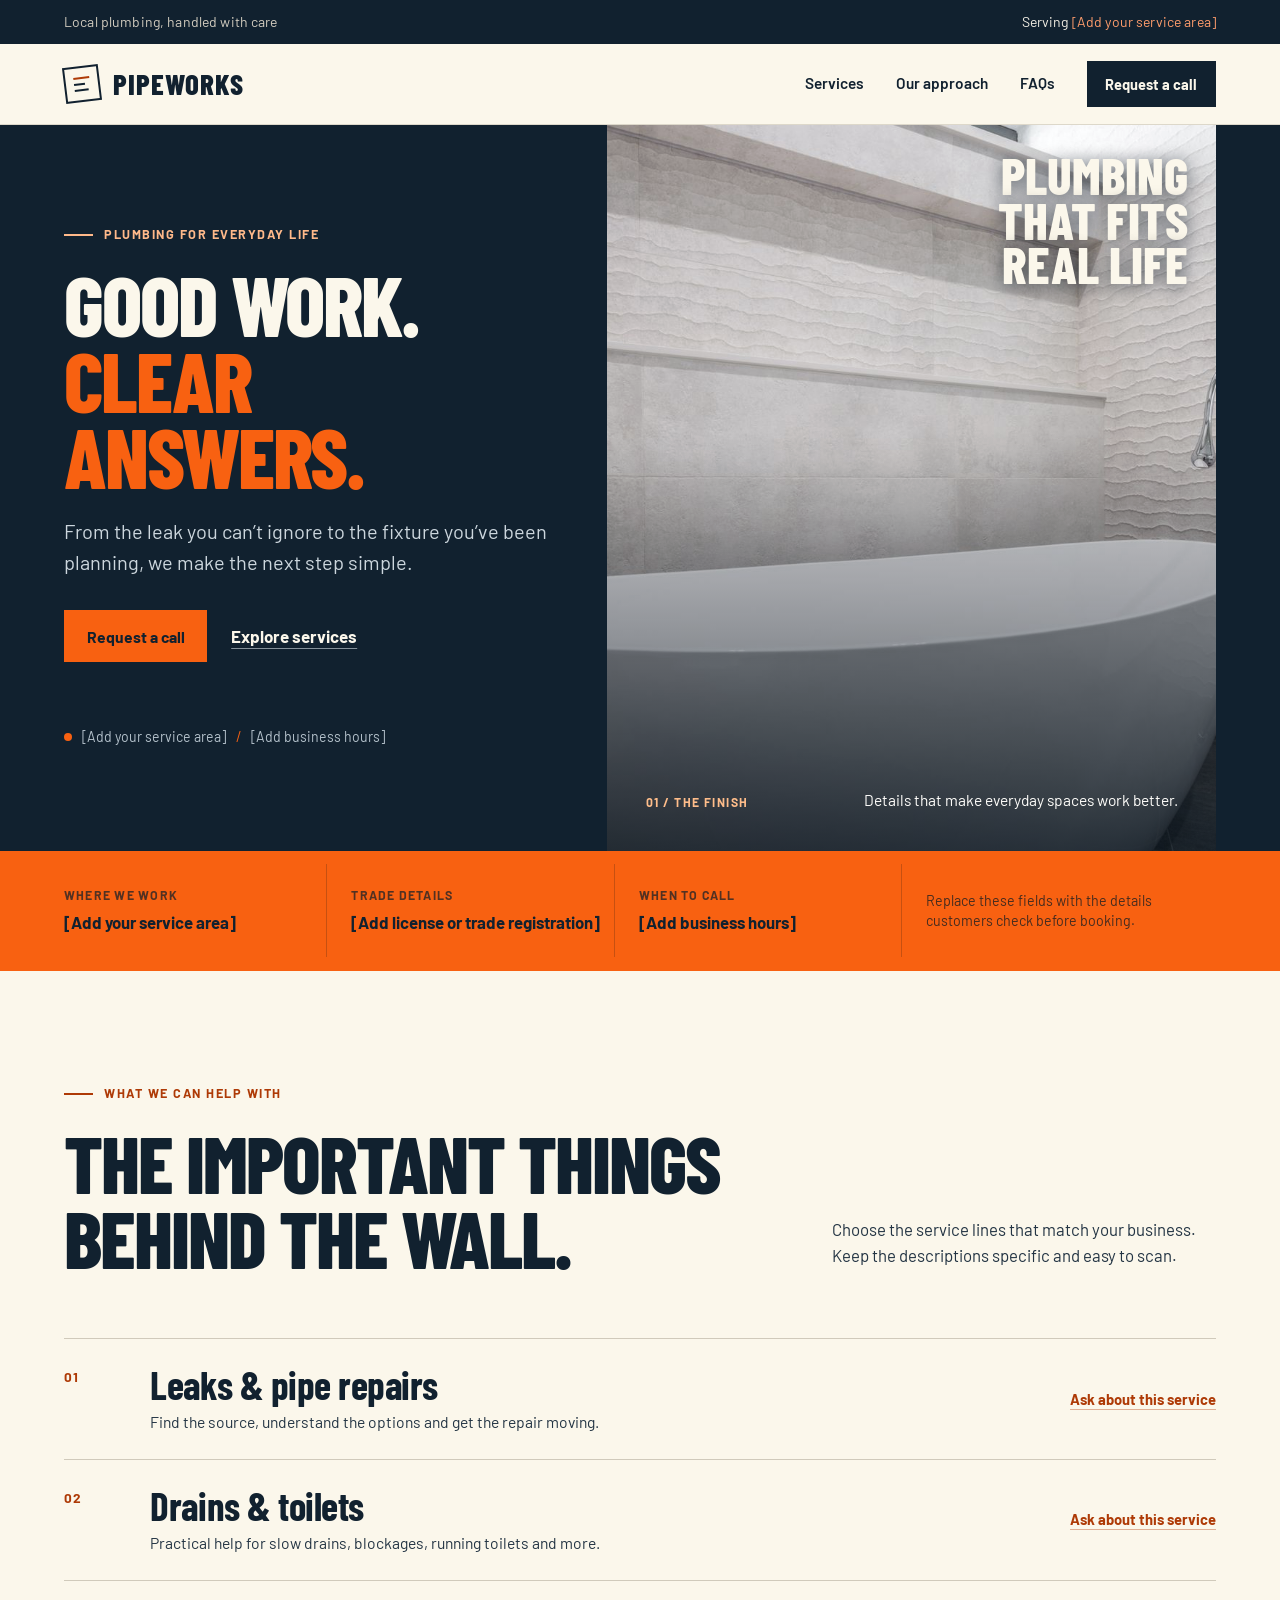
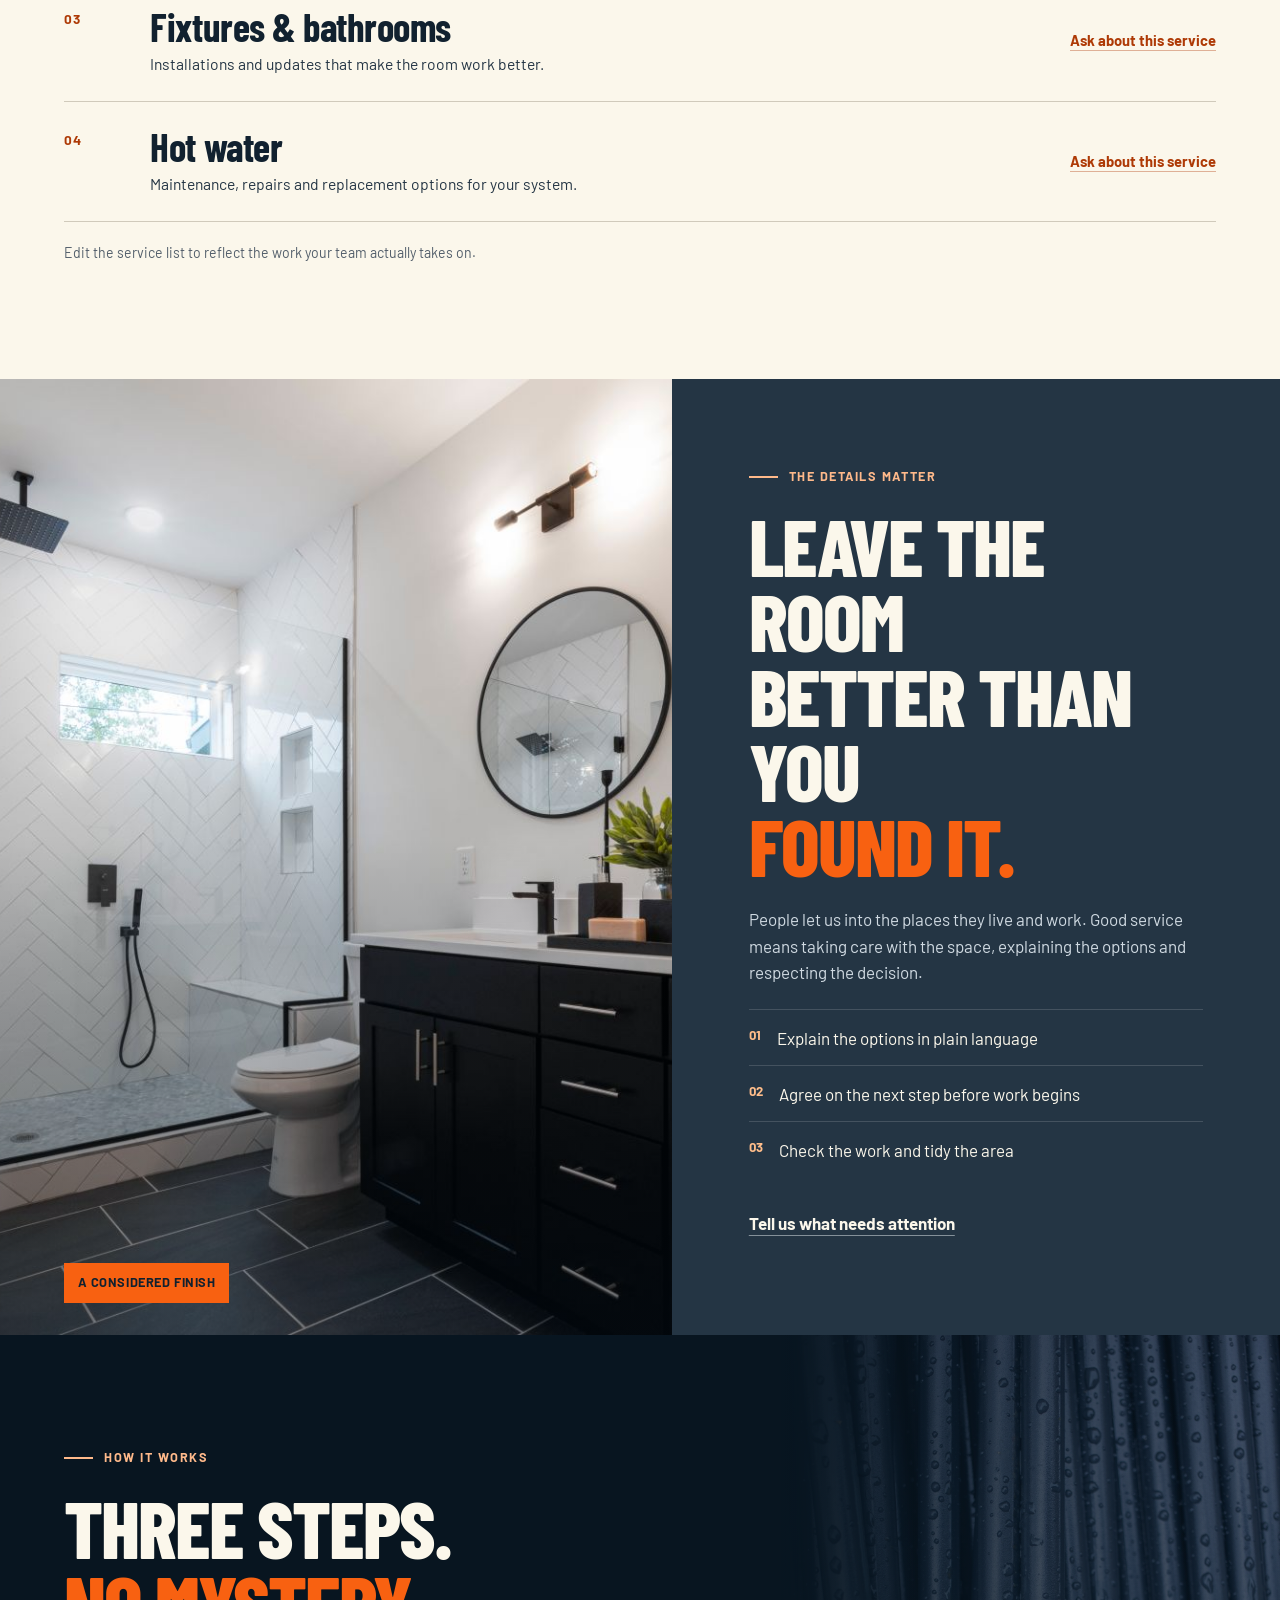
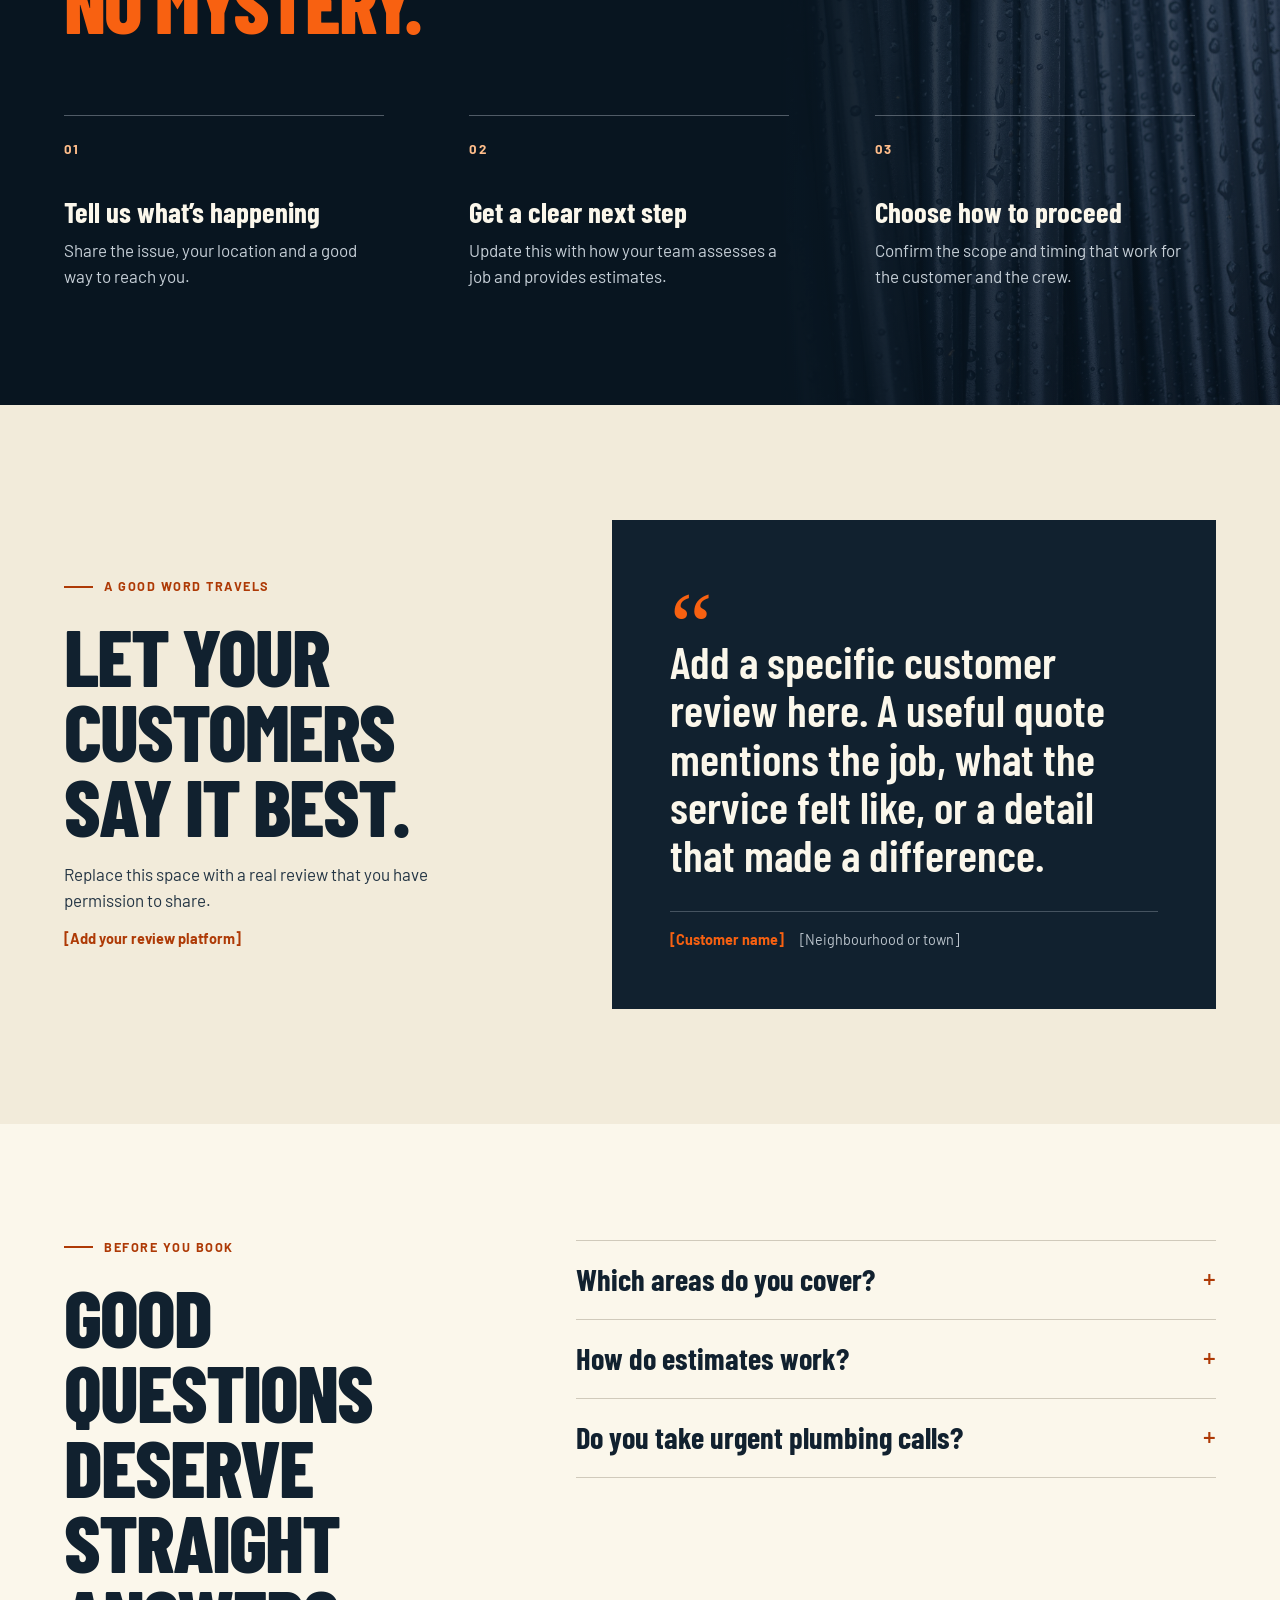
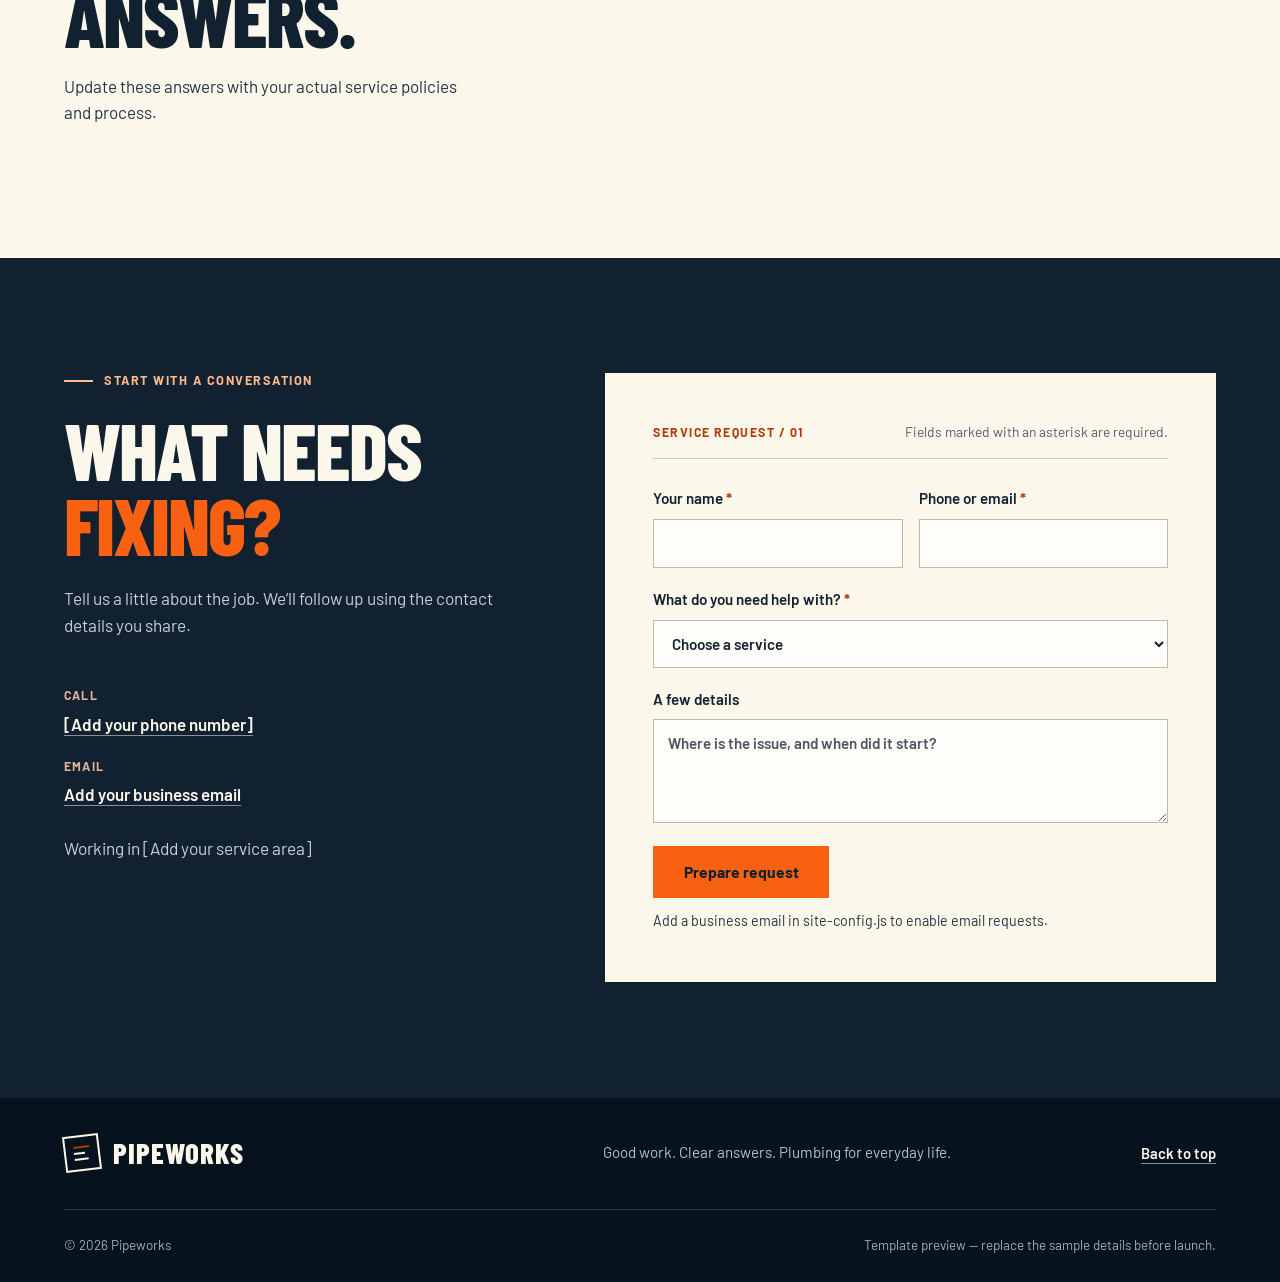
==== index.html @ b03b825e "Build plumbing service website template" ====
<!doctype html>
<html lang="en">
  <head>
    <meta charset="utf-8">
    <meta name="viewport" content="width=device-width, initial-scale=1">
    <meta name="theme-color" content="#172632">
    <meta name="description" content="Thoughtful plumbing repairs, installations and maintenance. Update this description with your service area and business details.">
    <title>Pipeworks — Plumbing, without the runaround</title>
    <link rel="preload" href="assets/fonts/barlow-400.woff2" as="font" type="font/woff2" crossorigin>
    <link rel="preload" href="assets/fonts/barlow-condensed-800.woff2" as="font" type="font/woff2" crossorigin>
    <link rel="stylesheet" href="styles.css">
    <script src="site-config.js" defer></script>
    <script src="script.js" defer></script>
  </head>
  <body>
    <a class="skip-link" href="#main">Skip to content</a>
    <div class="topline">
      <div class="container topline__inner">
        <span class="topline__note">Local plumbing, handled with care</span>
        <span class="topline__area">Serving <span data-config="serviceArea" data-fallback="Add your service area"></span></span>
      </div>
    </div>

    <header class="site-header">
      <div class="container site-header__inner">
        <a class="brand" href="#top" aria-label="Pipeworks home">
          <span class="brand__mark" aria-hidden="true"><span></span><span></span><span></span></span>
          <span class="brand__name" data-config="businessName" data-fallback="Your business name">Pipeworks</span>
        </a>

        <button class="menu-toggle" type="button" aria-expanded="false" aria-controls="primary-navigation">
          <span class="menu-toggle__label">Menu</span>
          <span class="menu-toggle__lines" aria-hidden="true"><span></span><span></span></span>
        </button>

        <nav class="site-nav" id="primary-navigation" aria-label="Main navigation">
          <a href="#services">Services</a>
          <a href="#approach">Our approach</a>
          <a href="#faqs">FAQs</a>
          <a class="button button--small button--ink" href="#contact">Request a call</a>
        </nav>
      </div>
    </header>

    <main id="main">
      <section class="hero" id="top">
        <div class="container hero__layout">
          <div class="hero__copy">
            <p class="eyebrow eyebrow--light"><span class="eyebrow__rule"></span> Plumbing for everyday life</p>
            <h1>Good work.<br><em>Clear<br>answers.</em></h1>
            <p class="hero__lead">From the leak you can’t ignore to the fixture you’ve been planning, we make the next step simple.</p>
            <div class="hero__actions">
              <a class="button button--orange" href="#contact">Request a call</a>
              <a class="text-link text-link--light" href="#services">Explore services</a>
            </div>
            <div class="hero__meta">
              <span class="hero__meta-dot" aria-hidden="true"></span>
              <span><span data-config="serviceArea" data-fallback="Your service area"></span> <span class="hero__meta-divider">/</span> <span data-config="hours" data-fallback="Add your service hours"></span></span>
            </div>
          </div>

          <figure class="hero__photo">
            <img src="assets/contemporary-bathroom.jpg" alt="A bright bathroom with a freestanding bathtub and chrome tap" fetchpriority="high" width="1500" height="1000">
            <figcaption class="photo-caption">
              <span class="photo-caption__index">01 / THE FINISH</span>
              <span>Details that make everyday spaces work better.</span>
            </figcaption>
            <span class="hero__photo-label" aria-hidden="true">PLUMBING<br>THAT FITS<br>REAL LIFE</span>
          </figure>
        </div>
      </section>

      <section class="proof-rail" aria-label="Business details">
        <div class="container proof-rail__grid">
          <div class="proof-rail__item">
            <span class="proof-rail__label">Where we work</span>
            <strong data-config="serviceArea" data-fallback="Add your service area"></strong>
          </div>
          <div class="proof-rail__item">
            <span class="proof-rail__label">Trade details</span>
            <strong data-config="registration" data-fallback="Add license or registration"></strong>
          </div>
          <div class="proof-rail__item">
            <span class="proof-rail__label">When to call</span>
            <strong data-config="hours" data-fallback="Add business hours"></strong>
          </div>
          <div class="proof-rail__aside">
            Replace these fields with the details customers check before booking.
          </div>
        </div>
      </section>

      <section class="services section-pad" id="services">
        <div class="container">
          <div class="section-heading section-heading--split">
            <div>
              <p class="eyebrow"><span class="eyebrow__rule"></span> What we can help with</p>
              <h2>The important things<br>behind the wall.</h2>
            </div>
            <p class="section-heading__aside">Choose the service lines that match your business. Keep the descriptions specific and easy to scan.</p>
          </div>

          <div class="service-list">
            <article class="service-row">
              <span class="service-row__number">01</span>
              <div class="service-row__main">
                <h3>Leaks &amp; pipe repairs</h3>
                <p>Find the source, understand the options and get the repair moving.</p>
              </div>
              <a class="service-row__link" href="#contact" data-service-choice="Leak or pipe repair">Ask about this service</a>
            </article>
            <article class="service-row">
              <span class="service-row__number">02</span>
              <div class="service-row__main">
                <h3>Drains &amp; toilets</h3>
                <p>Practical help for slow drains, blockages, running toilets and more.</p>
              </div>
              <a class="service-row__link" href="#contact" data-service-choice="Drain or toilet">Ask about this service</a>
            </article>
            <article class="service-row">
              <span class="service-row__number">03</span>
              <div class="service-row__main">
                <h3>Fixtures &amp; bathrooms</h3>
                <p>Installations and updates that make the room work better.</p>
              </div>
              <a class="service-row__link" href="#contact" data-service-choice="Fixture or bathroom">Ask about this service</a>
            </article>
            <article class="service-row">
              <span class="service-row__number">04</span>
              <div class="service-row__main">
                <h3>Hot water</h3>
                <p>Maintenance, repairs and replacement options for your system.</p>
              </div>
              <a class="service-row__link" href="#contact" data-service-choice="Hot water">Ask about this service</a>
            </article>
          </div>
          <p class="template-note">Edit the service list to reflect the work your team actually takes on.</p>
        </div>
      </section>

      <section class="finish" id="approach">
        <div class="finish__image">
          <img src="assets/dark-bathroom.jpg" alt="A finished bathroom with a glass shower, dark vanity and black fixtures" loading="lazy" width="1500" height="1000">
          <span class="finish__image-tag">A considered finish</span>
        </div>
        <div class="finish__copy">
          <p class="eyebrow eyebrow--light"><span class="eyebrow__rule"></span> The details matter</p>
          <h2>Leave the room<br>better than you<br><em>found it.</em></h2>
          <p>People let us into the places they live and work. Good service means taking care with the space, explaining the options and respecting the decision.</p>
          <ul class="finish__list">
            <li><span>01</span> Explain the options in plain language</li>
            <li><span>02</span> Agree on the next step before work begins</li>
            <li><span>03</span> Check the work and tidy the area</li>
          </ul>
          <a class="text-link text-link--light" href="#contact">Tell us what needs attention</a>
        </div>
      </section>

      <section class="approach section-pad">
        <div class="approach__texture" role="img" aria-label="Close-up of dark water pipes with droplets"></div>
        <div class="container approach__content">
          <p class="eyebrow eyebrow--light"><span class="eyebrow__rule"></span> How it works</p>
          <h2>Three steps.<br><em>No mystery.</em></h2>
          <div class="steps">
            <article class="step">
              <span class="step__number">01</span>
              <h3>Tell us what’s happening</h3>
              <p>Share the issue, your location and a good way to reach you.</p>
            </article>
            <article class="step">
              <span class="step__number">02</span>
              <h3>Get a clear next step</h3>
              <p>Update this with how your team assesses a job and provides estimates.</p>
            </article>
            <article class="step">
              <span class="step__number">03</span>
              <h3>Choose how to proceed</h3>
              <p>Confirm the scope and timing that work for the customer and the crew.</p>
            </article>
          </div>
        </div>
      </section>

      <section class="review section-pad" aria-labelledby="review-heading">
        <div class="container review__layout">
          <div class="review__intro">
            <p class="eyebrow"><span class="eyebrow__rule"></span> A good word travels</p>
            <h2 id="review-heading">Let your customers<br>say it best.</h2>
            <p>Replace this space with a real review that you have permission to share.</p>
            <span class="review__source" data-config="reviewSource" data-fallback="Add your review source"></span>
          </div>
          <blockquote class="review-card">
            <span class="review-card__mark" aria-hidden="true">“</span>
            <p>Add a specific customer review here. A useful quote mentions the job, what the service felt like, or a detail that made a difference.</p>
            <footer>
              <span class="review-card__name">[Customer name]</span>
              <span class="review-card__place">[Neighbourhood or town]</span>
            </footer>
          </blockquote>
        </div>
      </section>

      <section class="faq section-pad" id="faqs">
        <div class="container faq__layout">
          <div class="faq__intro">
            <p class="eyebrow"><span class="eyebrow__rule"></span> Before you book</p>
            <h2>Good questions<br>deserve straight answers.</h2>
            <p>Update these answers with your actual service policies and process.</p>
          </div>
          <div class="faq-list">
            <details>
              <summary>Which areas do you cover?</summary>
              <p>Add the towns and neighbourhoods your team serves. Keep this list accurate and current.</p>
            </details>
            <details>
              <summary>How do estimates work?</summary>
              <p>Explain whether you charge a call-out fee, when an estimate is provided and what it includes.</p>
            </details>
            <details>
              <summary>Do you take urgent plumbing calls?</summary>
              <p>Add the hours, job types and response expectations your business can reliably support.</p>
            </details>
          </div>
        </div>
      </section>

      <section class="contact section-pad" id="contact">
        <div class="container contact__layout">
          <div class="contact__copy">
            <p class="eyebrow eyebrow--light"><span class="eyebrow__rule"></span> Start with a conversation</p>
            <h2>What needs<br><em>fixing?</em></h2>
            <p>Tell us a little about the job. We’ll follow up using the contact details you share.</p>
            <div class="contact__details">
              <div>
                <span class="contact__label">Call</span>
                <a data-contact-phone href="#contact"><span data-config="phoneDisplay" data-fallback="Add your phone number"></span></a>
              </div>
              <div>
                <span class="contact__label">Email</span>
                <a data-contact-email href="#contact"><span data-config="emailAddress" data-fallback="Add your business email"></span></a>
              </div>
            </div>
            <p class="contact__area">Working in <span data-config="serviceArea" data-fallback="your service area"></span></p>
          </div>

          <form class="contact-form" id="request-form">
            <div class="contact-form__intro">
              <span class="contact-form__step">SERVICE REQUEST / 01</span>
              <p>Fields marked with an asterisk are required.</p>
            </div>
            <div class="form-grid">
              <label>
                <span>Your name <b>*</b></span>
                <input name="name" autocomplete="name" required>
              </label>
              <label>
                <span>Phone or email <b>*</b></span>
                <input name="contact" autocomplete="email" required>
              </label>
              <label class="form-grid__wide">
                <span>What do you need help with? <b>*</b></span>
                <select name="service" id="service-select" required>
                  <option value="" selected disabled>Choose a service</option>
                  <option>Leak or pipe repair</option>
                  <option>Drain or toilet</option>
                  <option>Fixture or bathroom</option>
                  <option>Hot water</option>
                  <option>Something else</option>
                </select>
              </label>
              <label class="form-grid__wide">
                <span>A few details</span>
                <textarea name="details" rows="3" placeholder="Where is the issue, and when did it start?"></textarea>
              </label>
            </div>
            <button class="button button--orange contact-form__submit" type="submit">Prepare request</button>
            <p class="form-status" id="form-status" role="status" aria-live="polite">Add a business email in site-config.js to enable email requests.</p>
          </form>
        </div>
      </section>
    </main>

    <footer class="site-footer">
      <div class="container site-footer__main">
        <a class="brand brand--footer" href="#top" aria-label="Back to top">
          <span class="brand__mark" aria-hidden="true"><span></span><span></span><span></span></span>
          <span class="brand__name" data-config="businessName" data-fallback="Your business name">Pipeworks</span>
        </a>
        <p>Good work. Clear answers. Plumbing for everyday life.</p>
        <a class="site-footer__top" href="#top">Back to top</a>
      </div>
      <div class="container site-footer__bottom">
        <span>© <span id="current-year"></span> <span data-config="businessName" data-fallback="Your business name"></span></span>
        <span>Template preview — replace the sample details before launch.</span>
      </div>
    </footer>
    <div class="mobile-cta"><a class="button button--orange" href="#contact">Request a call</a></div>
  </body>
</html>
---- styles.css ----
@font-face {
  font-family: "Barlow";
  src: url("assets/fonts/barlow-400.woff2") format("woff2");
  font-style: normal;
  font-weight: 400;
  font-display: swap;
}

@font-face {
  font-family: "Barlow";
  src: url("assets/fonts/barlow-500.woff2") format("woff2");
  font-style: normal;
  font-weight: 500;
  font-display: swap;
}

@font-face {
  font-family: "Barlow";
  src: url("assets/fonts/barlow-600.woff2") format("woff2");
  font-style: normal;
  font-weight: 600;
  font-display: swap;
}

@font-face {
  font-family: "Barlow";
  src: url("assets/fonts/barlow-700.woff2") format("woff2");
  font-style: normal;
  font-weight: 700;
  font-display: swap;
}

@font-face {
  font-family: "Barlow Condensed";
  src: url("assets/fonts/barlow-condensed-600.woff2") format("woff2");
  font-style: normal;
  font-weight: 600;
  font-display: swap;
}

@font-face {
  font-family: "Barlow Condensed";
  src: url("assets/fonts/barlow-condensed-700.woff2") format("woff2");
  font-style: normal;
  font-weight: 700;
  font-display: swap;
}

@font-face {
  font-family: "Barlow Condensed";
  src: url("assets/fonts/barlow-condensed-800.woff2") format("woff2");
  font-style: normal;
  font-weight: 800;
  font-display: swap;
}

:root {
  color-scheme: light;
  --ink: oklch(0.24 0.035 247);
  --ink-soft: oklch(0.32 0.035 247);
  --paper: oklch(0.975 0.016 91);
  --paper-deep: oklch(0.94 0.024 89);
  --white: oklch(0.995 0.004 92);
  --muted: oklch(0.48 0.025 248);
  --line: oklch(0.84 0.021 90);
  --orange: oklch(0.68 0.2 42);
  --orange-dark: oklch(0.51 0.16 39);
  --blue: oklch(0.57 0.14 244);
  --page-width: 1240px;
  --gutter: clamp(1.25rem, 5vw, 4.25rem);
  --space-section: clamp(5rem, 9vw, 9rem);
  --font-body: "Barlow", "Arial", sans-serif;
  --font-display: "Barlow Condensed", "Arial Narrow", sans-serif;
  font-family: var(--font-body);
  font-synthesis: none;
  text-rendering: optimizeLegibility;
  scroll-behavior: smooth;
}

* {
  box-sizing: border-box;
}

html {
  scroll-padding-top: 6rem;
}

body {
  margin: 0;
  color: var(--ink);
  background: var(--paper);
  font-size: 1.0625rem;
  line-height: 1.55;
}

img {
  display: block;
  max-width: 100%;
}

a {
  color: inherit;
}

button,
input,
select,
textarea {
  font: inherit;
}

button,
a,
summary {
  -webkit-tap-highlight-color: transparent;
}

:focus-visible {
  outline: 3px solid var(--blue);
  outline-offset: 4px;
}

.container {
  width: min(100% - var(--gutter) * 2, var(--page-width));
  margin-inline: auto;
}

.skip-link {
  position: fixed;
  z-index: 20;
  top: 0.75rem;
  left: 0.75rem;
  transform: translateY(-160%);
  padding: 0.75rem 1rem;
  color: var(--white);
  background: var(--ink);
  text-decoration: none;
}

.skip-link:focus {
  transform: translateY(0);
}

.topline {
  color: var(--paper);
  background: var(--ink);
  font-size: 0.875rem;
  letter-spacing: 0.01em;
}

.topline__inner {
  display: flex;
  min-height: 2.75rem;
  align-items: center;
  justify-content: space-between;
  gap: 1rem;
}

.topline__note {
  color: oklch(0.85 0.019 89);
}

.topline__area {
  color: oklch(0.95 0.014 91);
}

.topline__area span {
  color: oklch(0.79 0.14 45);
}

.site-header {
  position: sticky;
  z-index: 10;
  top: 0;
  background: color-mix(in oklch, var(--paper) 94%, transparent);
  backdrop-filter: blur(16px);
  border-bottom: 1px solid color-mix(in oklch, var(--line) 70%, transparent);
}

.site-header__inner {
  display: flex;
  min-height: 5rem;
  align-items: center;
  justify-content: space-between;
  gap: 2rem;
}

.brand {
  display: inline-flex;
  align-items: center;
  gap: 0.8rem;
  color: var(--ink);
  text-decoration: none;
}

.brand__mark {
  display: grid;
  width: 2.25rem;
  height: 2.25rem;
  align-content: center;
  gap: 0.22rem;
  padding: 0.48rem;
  border: 2px solid var(--ink);
  transform: rotate(-7deg);
}

.brand__mark span {
  display: block;
  height: 2px;
  background: var(--orange-dark);
}

.brand__mark span:nth-child(2) {
  width: 70%;
  background: var(--ink);
}

.brand__mark span:nth-child(3) {
  width: 84%;
  background: var(--ink);
}

.brand__name {
  font-family: var(--font-display);
  font-size: 1.8rem;
  font-weight: 800;
  letter-spacing: 0.035em;
  line-height: 1;
  text-transform: uppercase;
}

.site-nav {
  display: flex;
  align-items: center;
  gap: clamp(1.25rem, 2.5vw, 2.5rem);
  font-size: 0.96rem;
  font-weight: 600;
}

.site-nav > a:not(.button) {
  text-decoration: none;
  transition: color 180ms ease;
}

.site-nav > a:not(.button):hover {
  color: var(--orange-dark);
}

.menu-toggle {
  display: none;
  align-items: center;
  gap: 0.7rem;
  padding: 0.7rem 0;
  border: 0;
  color: var(--ink);
  background: transparent;
  font-weight: 700;
}

.menu-toggle__lines {
  display: grid;
  width: 1.4rem;
  gap: 0.34rem;
}

.menu-toggle__lines span {
  height: 2px;
  background: currentColor;
  transition: transform 180ms ease;
}

.menu-toggle[aria-expanded="true"] .menu-toggle__lines span:first-child {
  transform: translateY(3px) rotate(45deg);
}

.menu-toggle[aria-expanded="true"] .menu-toggle__lines span:last-child {
  transform: translateY(-3px) rotate(-45deg);
}

.button {
  display: inline-flex;
  min-height: 3.25rem;
  align-items: center;
  justify-content: center;
  padding: 0.78rem 1.35rem;
  border: 1px solid transparent;
  border-radius: 0;
  font-size: 0.98rem;
  font-weight: 700;
  line-height: 1.1;
  text-align: center;
  text-decoration: none;
  transition: color 180ms ease, background-color 180ms ease, border-color 180ms ease;
}

.button--small {
  min-height: 2.85rem;
  padding-inline: 1.1rem;
  font-size: 0.91rem;
}

.button--orange {
  color: var(--ink);
  background: var(--orange);
}

.button--orange:hover {
  background: oklch(0.74 0.17 49);
}

.button--ink {
  color: var(--paper);
  background: var(--ink);
}

.button--ink:hover {
  background: var(--ink-soft);
}

.hero {
  overflow: hidden;
  color: var(--paper);
  background: var(--ink);
}

.hero__layout {
  display: grid;
  min-height: min(45rem, calc(100svh - 7.75rem));
  grid-template-columns: 0.86fr 1.14fr;
  align-items: stretch;
}

.hero__copy {
  display: flex;
  flex-direction: column;
  align-items: flex-start;
  justify-content: center;
  padding-block: clamp(4rem, 8vw, 7rem);
}

.eyebrow {
  display: flex;
  align-items: center;
  gap: 0.7rem;
  margin: 0 0 1.4rem;
  color: var(--orange-dark);
  font-size: 0.79rem;
  font-weight: 700;
  letter-spacing: 0.12em;
  line-height: 1.25;
  text-transform: uppercase;
}

.eyebrow--light {
  color: oklch(0.85 0.11 52);
}

.eyebrow__rule {
  width: 1.8rem;
  height: 2px;
  flex: 0 0 auto;
  background: currentColor;
}

h1,
h2,
h3,
p {
  margin-top: 0;
}

h1,
h2 {
  font-family: var(--font-display);
  font-weight: 800;
  letter-spacing: -0.025em;
  text-wrap: balance;
}

h1 {
  max-width: 12ch;
  margin-bottom: 1.35rem;
  font-size: clamp(4.4rem, 7.3vw, 5.25rem);
  line-height: 0.91;
  text-transform: uppercase;
}

h1 em,
h2 em {
  color: var(--orange);
  font-style: normal;
}

.hero__lead {
  max-width: 33rem;
  margin-bottom: 2rem;
  color: oklch(0.87 0.015 242);
  font-size: clamp(1.1rem, 1.7vw, 1.25rem);
  line-height: 1.55;
}

.hero__actions {
  display: flex;
  flex-wrap: wrap;
  align-items: center;
  gap: 1.5rem;
}

.text-link {
  display: inline-flex;
  min-height: 2.75rem;
  align-items: center;
  color: var(--ink);
  font-weight: 700;
  text-decoration-color: color-mix(in oklch, currentColor 48%, transparent);
  text-underline-offset: 0.28em;
  transition: color 180ms ease, text-decoration-color 180ms ease;
}

.text-link:hover {
  color: var(--orange-dark);
  text-decoration-color: currentColor;
}

.text-link--light {
  color: var(--paper);
  text-decoration-color: oklch(0.65 0.02 240);
}

.text-link--light:hover {
  color: oklch(0.87 0.12 51);
}

.hero__meta {
  display: flex;
  align-items: center;
  gap: 0.65rem;
  margin-top: clamp(2.5rem, 5vw, 4rem);
  color: oklch(0.8 0.02 240);
  font-size: 0.88rem;
}

.hero__meta-dot {
  width: 0.5rem;
  height: 0.5rem;
  border-radius: 50%;
  background: var(--orange);
}

.hero__meta-divider {
  padding-inline: 0.4rem;
  color: var(--orange);
}

.hero__photo {
  position: relative;
  min-height: 100%;
  margin: 0 0 0 3rem;
  overflow: hidden;
  background: var(--ink-soft);
}

.hero__photo::after {
  position: absolute;
  inset: 0;
  background: linear-gradient(180deg, transparent 42%, oklch(0.18 0.028 246 / 75%) 100%);
  content: "";
}

.hero__photo img {
  width: 100%;
  height: 100%;
  min-height: min(45rem, calc(100svh - 7.75rem));
  object-fit: cover;
  object-position: 50% 100%;
  filter: saturate(0.85) contrast(1.03);
}

.photo-caption {
  position: absolute;
  z-index: 1;
  right: clamp(1.4rem, 3vw, 3rem);
  bottom: clamp(1.5rem, 3vw, 3rem);
  left: clamp(1.4rem, 3vw, 3rem);
  display: flex;
  align-items: flex-end;
  justify-content: space-between;
  gap: 2rem;
  color: var(--white);
  font-size: 0.97rem;
}

.photo-caption__index {
  color: oklch(0.87 0.12 51);
  font-size: 0.76rem;
  font-weight: 700;
  letter-spacing: 0.12em;
}

.hero__photo-label {
  position: absolute;
  z-index: 1;
  top: 1.75rem;
  right: 1.75rem;
  color: var(--paper);
  font-family: var(--font-display);
  font-size: clamp(2rem, 4vw, 3.4rem);
  font-weight: 800;
  line-height: 0.87;
  text-align: right;
  text-shadow: 0 2px 18px oklch(0.16 0.03 245 / 60%);
}

.proof-rail {
  color: var(--ink);
  background: var(--orange);
}

.proof-rail__grid {
  display: grid;
  min-height: 7.5rem;
  grid-template-columns: repeat(3, minmax(0, 1fr)) minmax(12rem, 1.1fr);
  align-items: center;
  gap: 1.5rem;
}

.proof-rail__item {
  display: grid;
  gap: 0.22rem;
  padding-block: 1.4rem;
  border-right: 1px solid oklch(0.34 0.07 47 / 30%);
}

.proof-rail__label,
.contact__label {
  color: oklch(0.35 0.055 45);
  font-size: 0.77rem;
  font-weight: 700;
  letter-spacing: 0.1em;
  text-transform: uppercase;
}

.proof-rail__item strong {
  font-size: 1.05rem;
  font-weight: 700;
}

.proof-rail__aside {
  max-width: 19rem;
  color: oklch(0.32 0.045 47);
  font-size: 0.89rem;
  line-height: 1.35;
}

.section-pad {
  padding-block: var(--space-section);
}

.services {
  background: var(--paper);
}

.section-heading {
  margin-bottom: clamp(2.5rem, 5vw, 4.5rem);
}

.section-heading--split {
  display: flex;
  align-items: flex-end;
  justify-content: space-between;
  gap: 3rem;
}

h2 {
  margin-bottom: 0;
  font-size: clamp(3.6rem, 6.3vw, 5.35rem);
  line-height: 0.93;
  text-transform: uppercase;
}

.section-heading__aside {
  max-width: 24rem;
  margin-bottom: 0.4rem;
  color: var(--ink-soft);
  font-size: 1.05rem;
}

.service-list {
  border-top: 1px solid var(--line);
}

.service-row {
  display: grid;
  grid-template-columns: 3rem minmax(0, 1fr) max-content;
  align-items: center;
  gap: clamp(1rem, 3vw, 2.75rem);
  padding: 1.55rem 0;
  border-bottom: 1px solid var(--line);
}

.service-row__number {
  align-self: start;
  padding-top: 0.15rem;
  color: var(--orange-dark);
  font-size: 0.85rem;
  font-weight: 700;
  letter-spacing: 0.07em;
}

.service-row__main h3 {
  margin-bottom: 0.3rem;
  font-family: var(--font-display);
  font-size: clamp(1.75rem, 3.3vw, 2.45rem);
  font-weight: 700;
  letter-spacing: -0.012em;
  line-height: 1.05;
}

.service-row__main p {
  max-width: 39rem;
  margin-bottom: 0;
  color: var(--ink-soft);
  font-size: 0.98rem;
}

.service-row__link {
  min-height: 2.75rem;
  align-content: center;
  color: var(--orange-dark);
  font-size: 0.92rem;
  font-weight: 700;
  text-decoration-color: oklch(0.58 0.14 42 / 45%);
  text-underline-offset: 0.3em;
}

.service-row__link:hover {
  color: var(--ink);
  text-decoration-color: currentColor;
}

.template-note {
  margin: 1.25rem 0 0;
  color: var(--muted);
  font-size: 0.88rem;
}

.finish {
  display: grid;
  min-height: 45rem;
  grid-template-columns: 1.05fr 0.95fr;
  color: var(--paper);
  background: var(--ink-soft);
}

.finish__image {
  position: relative;
  min-height: 34rem;
  overflow: hidden;
}

.finish__image::after {
  position: absolute;
  inset: 0;
  background: linear-gradient(0deg, oklch(0.16 0.03 246 / 45%), transparent 52%);
  content: "";
}

.finish__image img {
  width: 100%;
  height: 100%;
  min-height: 45rem;
  object-fit: cover;
  object-position: center;
}

.finish__image-tag {
  position: absolute;
  z-index: 1;
  bottom: 2rem;
  left: var(--gutter);
  padding: 0.65rem 0.85rem;
  color: var(--ink);
  background: var(--orange);
  font-size: 0.8rem;
  font-weight: 700;
  letter-spacing: 0.045em;
  text-transform: uppercase;
}

.finish__copy {
  display: flex;
  flex-direction: column;
  align-items: flex-start;
  justify-content: center;
  padding: clamp(3.5rem, 7vw, 7rem) clamp(2rem, 6vw, 6.5rem);
  background: var(--ink-soft);
}

.finish__copy h2 {
  margin-bottom: 1.5rem;
}

.finish__copy > p:not(.eyebrow) {
  max-width: 33rem;
  margin-bottom: 1.5rem;
  color: oklch(0.88 0.015 244);
}

.finish__list {
  display: grid;
  width: 100%;
  gap: 0;
  margin: 0 0 1.5rem;
  padding: 0;
  list-style: none;
}

.finish__list li {
  display: flex;
  gap: 1rem;
  padding-block: 0.9rem;
  border-top: 1px solid oklch(0.56 0.02 245 / 45%);
}

.finish__list li span {
  color: oklch(0.87 0.12 51);
  font-size: 0.82rem;
  font-weight: 700;
}

.approach {
  position: relative;
  overflow: hidden;
  color: var(--paper);
  background: oklch(0.19 0.03 245);
}

.approach__texture {
  position: absolute;
  inset: 0 0 0 auto;
  width: min(39%, 36rem);
  background:
    linear-gradient(90deg, oklch(0.19 0.03 245) 0%, oklch(0.19 0.03 245 / 55%) 32%, oklch(0.19 0.03 245 / 22%) 100%),
    linear-gradient(0deg, oklch(0.19 0.03 245 / 50%), oklch(0.19 0.03 245 / 24%)),
    url("assets/water-pipes.jpg") center / cover no-repeat;
  opacity: 0.68;
}

.approach__content {
  position: relative;
  z-index: 1;
}

.approach h2 {
  margin-bottom: clamp(3rem, 6vw, 5.5rem);
}

.steps {
  display: grid;
  grid-template-columns: repeat(3, minmax(0, 1fr));
  gap: clamp(1.5rem, 5vw, 5rem);
}

.step {
  max-width: 20rem;
  padding-top: 1.1rem;
  border-top: 1px solid oklch(0.63 0.02 246 / 60%);
}

.step__number {
  display: inline-block;
  margin-bottom: 2.3rem;
  color: oklch(0.87 0.12 51);
  font-size: 0.83rem;
  font-weight: 700;
  letter-spacing: 0.1em;
}

.step h3 {
  margin-bottom: 0.6rem;
  font-family: var(--font-display);
  font-size: 1.8rem;
  font-weight: 700;
  line-height: 1.08;
}

.step p {
  margin-bottom: 0;
  color: oklch(0.85 0.015 245);
}

.review {
  background: var(--paper-deep);
}

.review__layout {
  display: grid;
  grid-template-columns: 0.85fr 1.15fr;
  align-items: center;
  gap: clamp(2rem, 8vw, 8rem);
}

.review__intro h2 {
  margin-bottom: 1.2rem;
}

.review__intro > p:not(.eyebrow) {
  max-width: 27rem;
  margin-bottom: 0.65rem;
  color: var(--ink-soft);
}

.review__source {
  color: var(--orange-dark);
  font-size: 0.9rem;
  font-weight: 700;
}

.review-card {
  position: relative;
  margin: 0;
  padding: clamp(2rem, 4.5vw, 4rem);
  color: var(--paper);
  background: var(--ink);
}

.review-card__mark {
  display: block;
  height: 3.7rem;
  color: var(--orange);
  font-family: Georgia, serif;
  font-size: 6rem;
  line-height: 1;
}

.review-card > p {
  max-width: 38rem;
  margin-bottom: 2rem;
  font-family: var(--font-display);
  font-size: clamp(1.85rem, 3.5vw, 2.8rem);
  font-weight: 600;
  line-height: 1.08;
}

.review-card footer {
  display: flex;
  flex-wrap: wrap;
  gap: 0.35rem 1rem;
  padding-top: 1.1rem;
  border-top: 1px solid oklch(0.58 0.025 246 / 55%);
  font-size: 0.9rem;
}

.review-card__name {
  color: var(--orange);
  font-weight: 700;
}

.review-card__place {
  color: oklch(0.82 0.015 245);
}

.faq {
  background: var(--paper);
}

.faq__layout {
  display: grid;
  grid-template-columns: 0.78fr 1.22fr;
  gap: clamp(2rem, 8vw, 8rem);
}

.faq__intro p:not(.eyebrow) {
  max-width: 25rem;
  margin-top: 1.25rem;
  color: var(--ink-soft);
}

.faq-list {
  border-top: 1px solid var(--line);
}

.faq-list details {
  padding: 1.35rem 0;
  border-bottom: 1px solid var(--line);
}

.faq-list summary {
  position: relative;
  padding-right: 2.5rem;
  font-family: var(--font-display);
  font-size: clamp(1.4rem, 2.5vw, 1.9rem);
  font-weight: 700;
  line-height: 1.15;
  list-style: none;
  cursor: pointer;
}

.faq-list summary::-webkit-details-marker {
  display: none;
}

.faq-list summary::after {
  position: absolute;
  top: 0;
  right: 0;
  color: var(--orange-dark);
  content: "+";
  font-family: var(--font-body);
  font-size: 1.6rem;
  font-weight: 500;
}

.faq-list details[open] summary::after {
  content: "−";
}

.faq-list details p {
  max-width: 43rem;
  margin: 0.9rem 2rem 0 0;
  color: var(--ink-soft);
}

.contact {
  color: var(--paper);
  background: var(--ink);
}

.contact__layout {
  display: grid;
  grid-template-columns: 0.85fr 1.15fr;
  align-items: start;
  gap: clamp(2rem, 7vw, 7rem);
}

.contact__copy h2 {
  margin-bottom: 1.5rem;
}

.contact__copy > p:not(.eyebrow) {
  max-width: 30rem;
  color: oklch(0.85 0.015 245);
  font-size: 1.08rem;
}

.contact__details {
  display: grid;
  gap: 1rem;
  margin-top: 3rem;
}

.contact__details > div {
  display: grid;
  gap: 0.1rem;
}

.contact__label {
  color: oklch(0.8 0.06 49);
}

.contact__details a {
  width: fit-content;
  min-height: 2.1rem;
  align-content: center;
  color: var(--paper);
  font-weight: 600;
  text-decoration-color: oklch(0.65 0.02 240);
  text-underline-offset: 0.26em;
}

.contact__area {
  margin-top: 1.5rem;
  color: oklch(0.77 0.02 242);
  font-size: 0.92rem;
}

.contact-form {
  padding: clamp(1.5rem, 4vw, 3rem);
  color: var(--ink);
  background: var(--paper);
}

.contact-form__intro {
  display: flex;
  align-items: baseline;
  justify-content: space-between;
  gap: 1rem;
  margin-bottom: 1.75rem;
  padding-bottom: 1rem;
  border-bottom: 1px solid var(--line);
}

.contact-form__intro p {
  margin-bottom: 0;
  color: var(--muted);
  font-size: 0.86rem;
}

.contact-form__step {
  color: var(--orange-dark);
  font-size: 0.77rem;
  font-weight: 700;
  letter-spacing: 0.12em;
}

.form-grid {
  display: grid;
  grid-template-columns: repeat(2, minmax(0, 1fr));
  gap: 1.25rem 1rem;
}

.form-grid label {
  display: grid;
  gap: 0.5rem;
  font-size: 0.95rem;
  font-weight: 600;
}

.form-grid label b {
  color: var(--orange-dark);
}

.form-grid__wide {
  grid-column: 1 / -1;
}

.form-grid input,
.form-grid select,
.form-grid textarea {
  width: 100%;
  min-height: 3rem;
  padding: 0.75rem 0.85rem;
  border: 1px solid oklch(0.79 0.02 90);
  border-radius: 0;
  color: var(--ink);
  background: var(--white);
}

.form-grid textarea {
  min-height: 6.5rem;
  resize: vertical;
}

.form-grid input::placeholder,
.form-grid textarea::placeholder {
  color: oklch(0.45 0.025 247);
  opacity: 1;
}

.contact-form__submit {
  min-width: 11rem;
  margin-top: 1.4rem;
  border: 0;
  cursor: pointer;
}

.form-status {
  min-height: 1.5rem;
  margin: 0.8rem 0 0;
  color: var(--ink-soft);
  font-size: 0.89rem;
}

.site-footer {
  color: var(--paper);
  background: oklch(0.18 0.03 245);
}

.site-footer__main {
  display: grid;
  min-height: 7rem;
  grid-template-columns: 1fr 1fr max-content;
  align-items: center;
  gap: 1.5rem;
  border-bottom: 1px solid oklch(0.52 0.025 245 / 50%);
}

.brand--footer {
  color: var(--paper);
}

.brand--footer .brand__mark {
  border-color: var(--paper);
}

.brand--footer .brand__mark span:nth-child(2),
.brand--footer .brand__mark span:nth-child(3) {
  background: var(--paper);
}

.site-footer__main p {
  margin: 0;
  color: oklch(0.8 0.015 245);
  font-size: 0.95rem;
}

.site-footer__top {
  min-height: 2.75rem;
  align-content: center;
  color: var(--paper);
  font-size: 0.92rem;
  font-weight: 600;
  text-decoration-color: oklch(0.65 0.02 240);
  text-underline-offset: 0.26em;
}

.site-footer__bottom {
  display: flex;
  min-height: 4.5rem;
  align-items: center;
  justify-content: space-between;
  gap: 1rem;
  color: oklch(0.74 0.02 245);
  font-size: 0.84rem;
}

.site-footer__bottom span:last-child {
  text-align: right;
}

.mobile-cta {
  display: none;
}

@media (max-width: 900px) {
  :root {
    --gutter: clamp(1.25rem, 4vw, 2.25rem);
  }

  .hero__layout {
    min-height: 40rem;
    grid-template-columns: 0.9fr 1.1fr;
  }

  h1 {
    font-size: clamp(4rem, 7vw, 5rem);
  }

  .hero__photo {
    margin-left: 1rem;
  }

  .proof-rail__grid {
    grid-template-columns: repeat(3, minmax(0, 1fr));
    gap: 1rem;
    padding-block: 0.6rem;
  }

  .proof-rail__aside {
    display: none;
  }

  .finish {
    min-height: auto;
  }

  .finish__image,
  .finish__image img {
    min-height: 42rem;
  }

  .finish__copy {
    padding-inline: clamp(1.75rem, 4vw, 3rem);
  }
}

@media (max-width: 700px) {
  :root {
    --gutter: 1.25rem;
    --space-section: 5.25rem;
  }

  body {
    padding-bottom: 4.5rem;
    font-size: 1rem;
  }

  .topline__inner {
    min-height: 2.6rem;
  }

  .topline__note {
    font-size: 0.82rem;
  }

  .topline__area {
    max-width: 48%;
    overflow: hidden;
    font-size: 0.76rem;
    text-align: right;
    text-overflow: ellipsis;
    white-space: nowrap;
  }

  .site-header__inner {
    min-height: 4.4rem;
  }

  .brand__mark {
    width: 2rem;
    height: 2rem;
  }

  .brand__name {
    font-size: 1.58rem;
  }

  .menu-toggle {
    display: inline-flex;
    min-height: 2.75rem;
    cursor: pointer;
  }

  .site-nav {
    position: absolute;
    top: 100%;
    right: 0;
    left: 0;
    display: none;
    align-items: stretch;
    gap: 0;
    padding: 0.65rem var(--gutter) 1.25rem;
    border-bottom: 1px solid var(--line);
    background: var(--paper);
  }

  .site-nav.is-open {
    display: grid;
  }

  .site-nav > a:not(.button) {
    min-height: 3rem;
    align-content: center;
    border-bottom: 1px solid var(--line);
  }

  .site-nav .button {
    margin-top: 1rem;
  }

  .hero__layout {
    width: 100%;
    min-height: auto;
    grid-template-columns: 1fr;
  }

  .hero__copy {
    padding: 4.5rem var(--gutter) 3rem;
  }

  h1 {
    max-width: 12ch;
    font-size: clamp(4rem, 16vw, 5.7rem);
  }

  .hero__lead {
    max-width: 33rem;
    font-size: 1.12rem;
  }

  .hero__meta {
    margin-top: 2rem;
  }

  .hero__photo {
    min-height: 25rem;
    margin: 0;
  }

  .hero__photo img {
    min-height: 25rem;
    max-height: 33rem;
    object-position: 50% 100%;
  }

  .hero__photo-label {
    font-size: 2.6rem;
  }

  .proof-rail__grid {
    grid-template-columns: 1fr;
    gap: 0;
    padding-block: 0.45rem;
  }

  .proof-rail__item {
    grid-template-columns: 8.5rem 1fr;
    align-items: baseline;
    gap: 0.75rem;
    padding-block: 0.85rem;
    border-right: 0;
    border-bottom: 1px solid oklch(0.34 0.07 47 / 30%);
  }

  .proof-rail__item:last-of-type {
    border-bottom: 0;
  }

  .proof-rail__item strong {
    overflow-wrap: anywhere;
    font-size: 0.95rem;
  }

  .section-heading--split {
    display: block;
  }

  h2 {
    font-size: clamp(3.5rem, 13vw, 4.8rem);
  }

  .section-heading__aside {
    margin-top: 1.4rem;
  }

  .service-row {
    grid-template-columns: 2rem minmax(0, 1fr);
    gap: 0.8rem 1rem;
    padding-block: 1.3rem;
  }

  .service-row__number {
    grid-row: span 2;
  }

  .service-row__main h3 {
    font-size: 1.9rem;
  }

  .service-row__link {
    grid-column: 2;
    width: fit-content;
    min-height: 2.25rem;
    font-size: 0.9rem;
  }

  .finish {
    grid-template-columns: 1fr;
  }

  .finish__image,
  .finish__image img {
    min-height: 25rem;
    max-height: 31rem;
  }

  .finish__image-tag {
    left: var(--gutter);
  }

  .finish__copy {
    padding: 4.5rem var(--gutter);
  }

  .approach__texture {
    width: 100%;
    opacity: 0.26;
    background:
      linear-gradient(90deg, oklch(0.19 0.03 245 / 84%), oklch(0.19 0.03 245 / 45%)),
      url("assets/water-pipes.jpg") center / cover no-repeat;
  }

  .steps {
    grid-template-columns: 1fr;
    gap: 1.7rem;
  }

  .step {
    max-width: 36rem;
  }

  .step__number {
    margin-bottom: 1rem;
  }

  .review__layout,
  .faq__layout,
  .contact__layout {
    grid-template-columns: 1fr;
  }

  .review__layout,
  .faq__layout {
    gap: 2.5rem;
  }

  .review-card {
    padding: 2rem 1.5rem;
  }

  .review-card > p {
    font-size: 2rem;
  }

  .faq-list details {
    padding-block: 1.15rem;
  }

  .contact__layout {
    gap: 2.5rem;
  }

  .contact__details {
    margin-top: 2rem;
  }

  .contact-form {
    padding: 1.3rem;
  }

  .contact-form__intro {
    display: grid;
    gap: 0.45rem;
  }

  .form-grid {
    grid-template-columns: 1fr;
  }

  .form-grid__wide {
    grid-column: auto;
  }

  .contact-form__submit {
    width: 100%;
  }

  .site-footer__main {
    grid-template-columns: 1fr max-content;
    gap: 0.75rem;
    padding-block: 1.4rem;
  }

  .site-footer__main p {
    grid-column: 1 / -1;
    grid-row: 2;
  }

  .site-footer__top {
    grid-column: 2;
    grid-row: 1;
  }

  .site-footer__bottom {
    min-height: auto;
    align-items: flex-start;
    flex-direction: column;
    gap: 0.4rem;
    padding-block: 1rem 5.5rem;
    font-size: 0.8rem;
  }

  .site-footer__bottom span:last-child {
    text-align: left;
  }

  .mobile-cta {
    position: fixed;
    z-index: 8;
    right: 0;
    bottom: 0;
    left: 0;
    display: block;
    padding: 0.65rem var(--gutter) calc(0.65rem + env(safe-area-inset-bottom));
    border-top: 1px solid oklch(0.84 0.021 90 / 85%);
    background: color-mix(in oklch, var(--paper) 94%, transparent);
    backdrop-filter: blur(16px);
  }

  .mobile-cta .button {
    width: 100%;
    min-height: 3rem;
  }
}

@media (max-width: 380px) {
  .topline__note {
    max-width: 52%;
    font-size: 0.75rem;
  }

  .hero__actions {
    align-items: flex-start;
    flex-direction: column;
    gap: 0.7rem;
  }

  .proof-rail__item {
    grid-template-columns: 7rem 1fr;
  }
}

@media (prefers-reduced-motion: reduce) {
  *,
  *::before,
  *::after {
    scroll-behavior: auto !important;
    transition-duration: 0.01ms !important;
    animation-duration: 0.01ms !important;
    animation-iteration-count: 1 !important;
  }
}
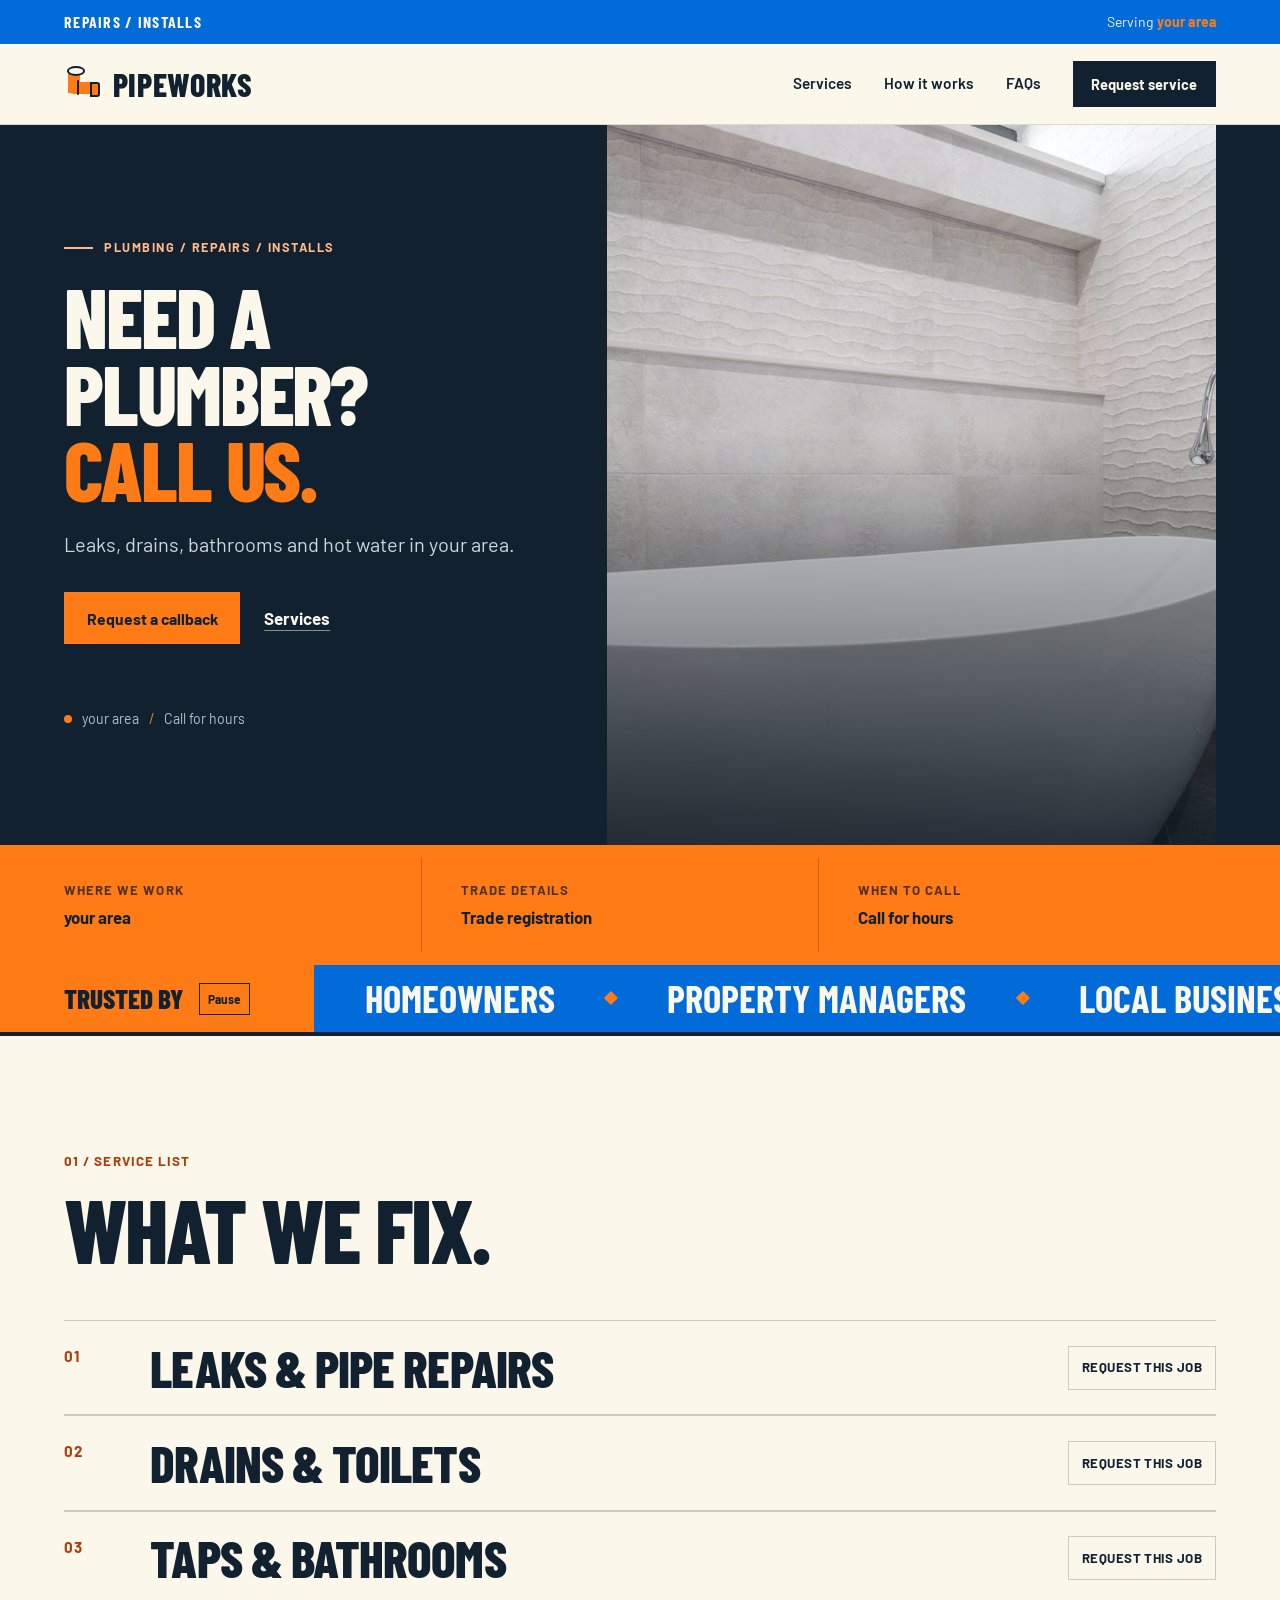
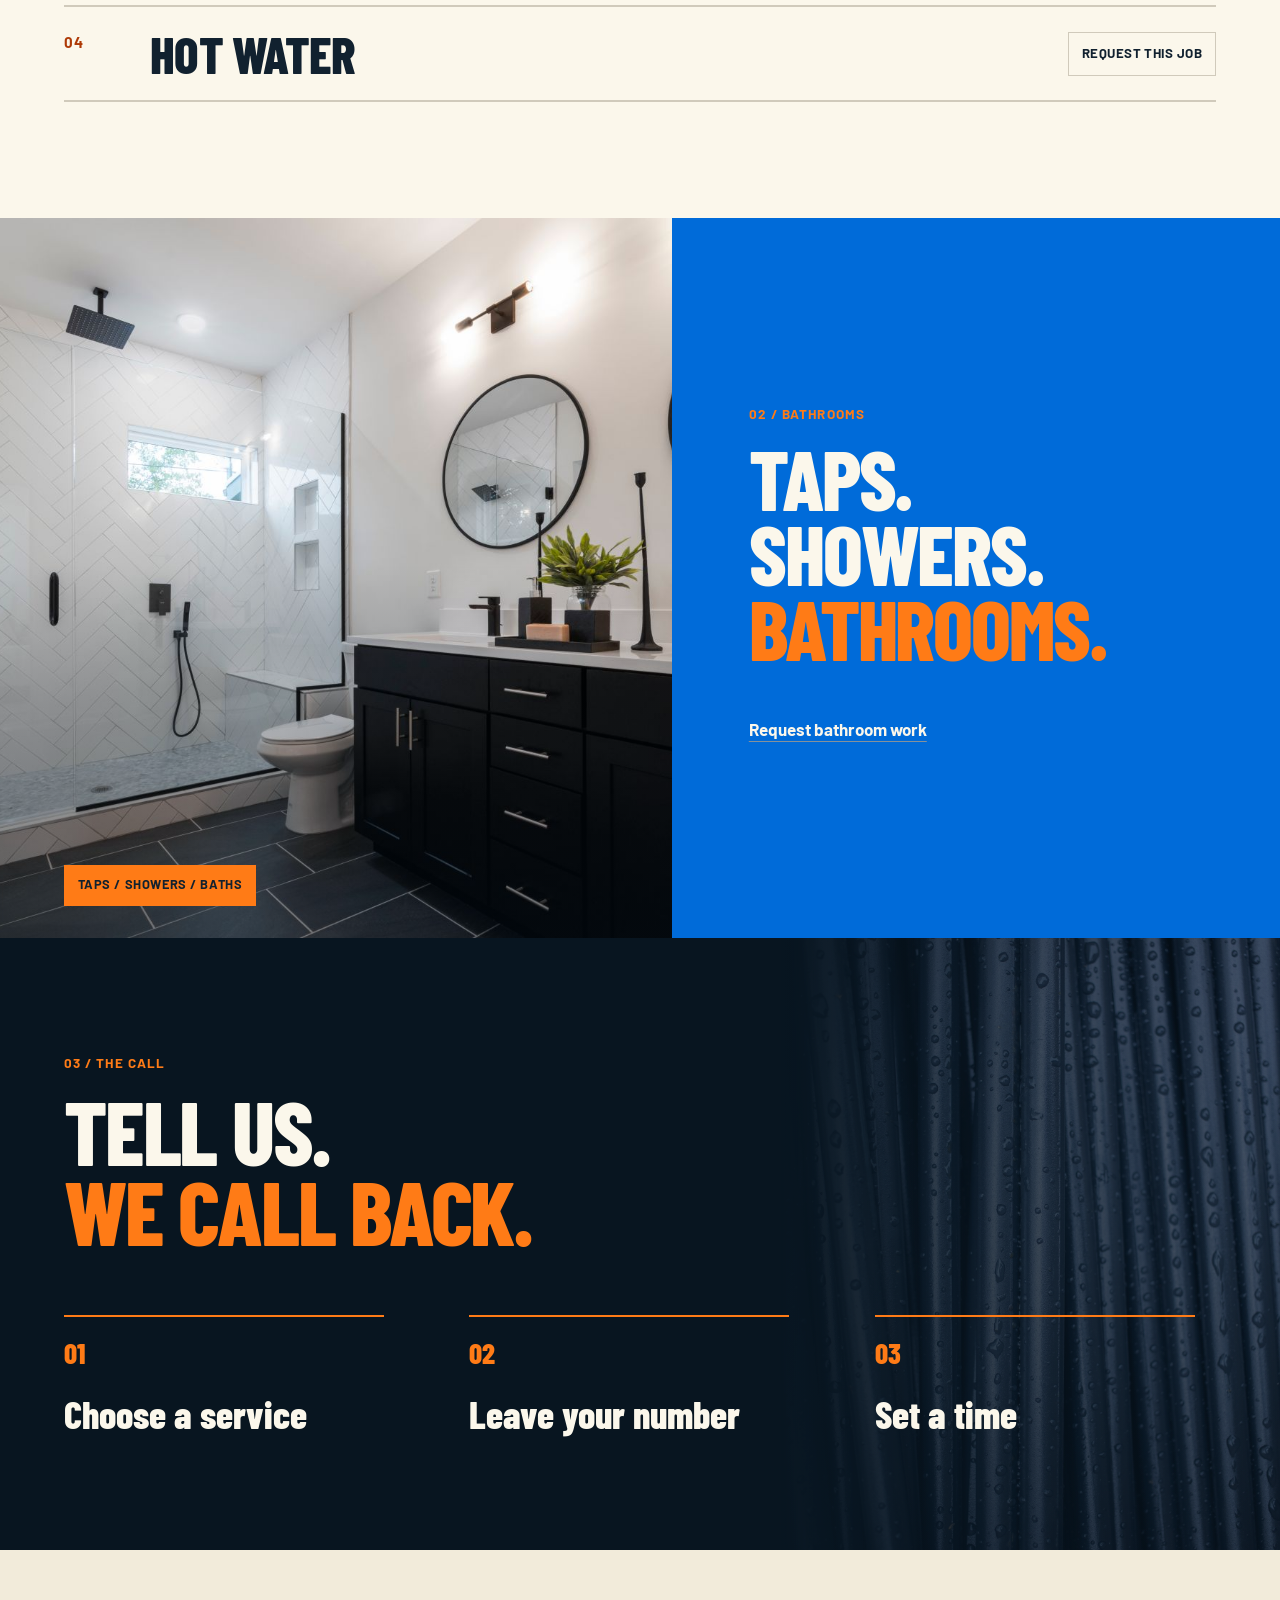
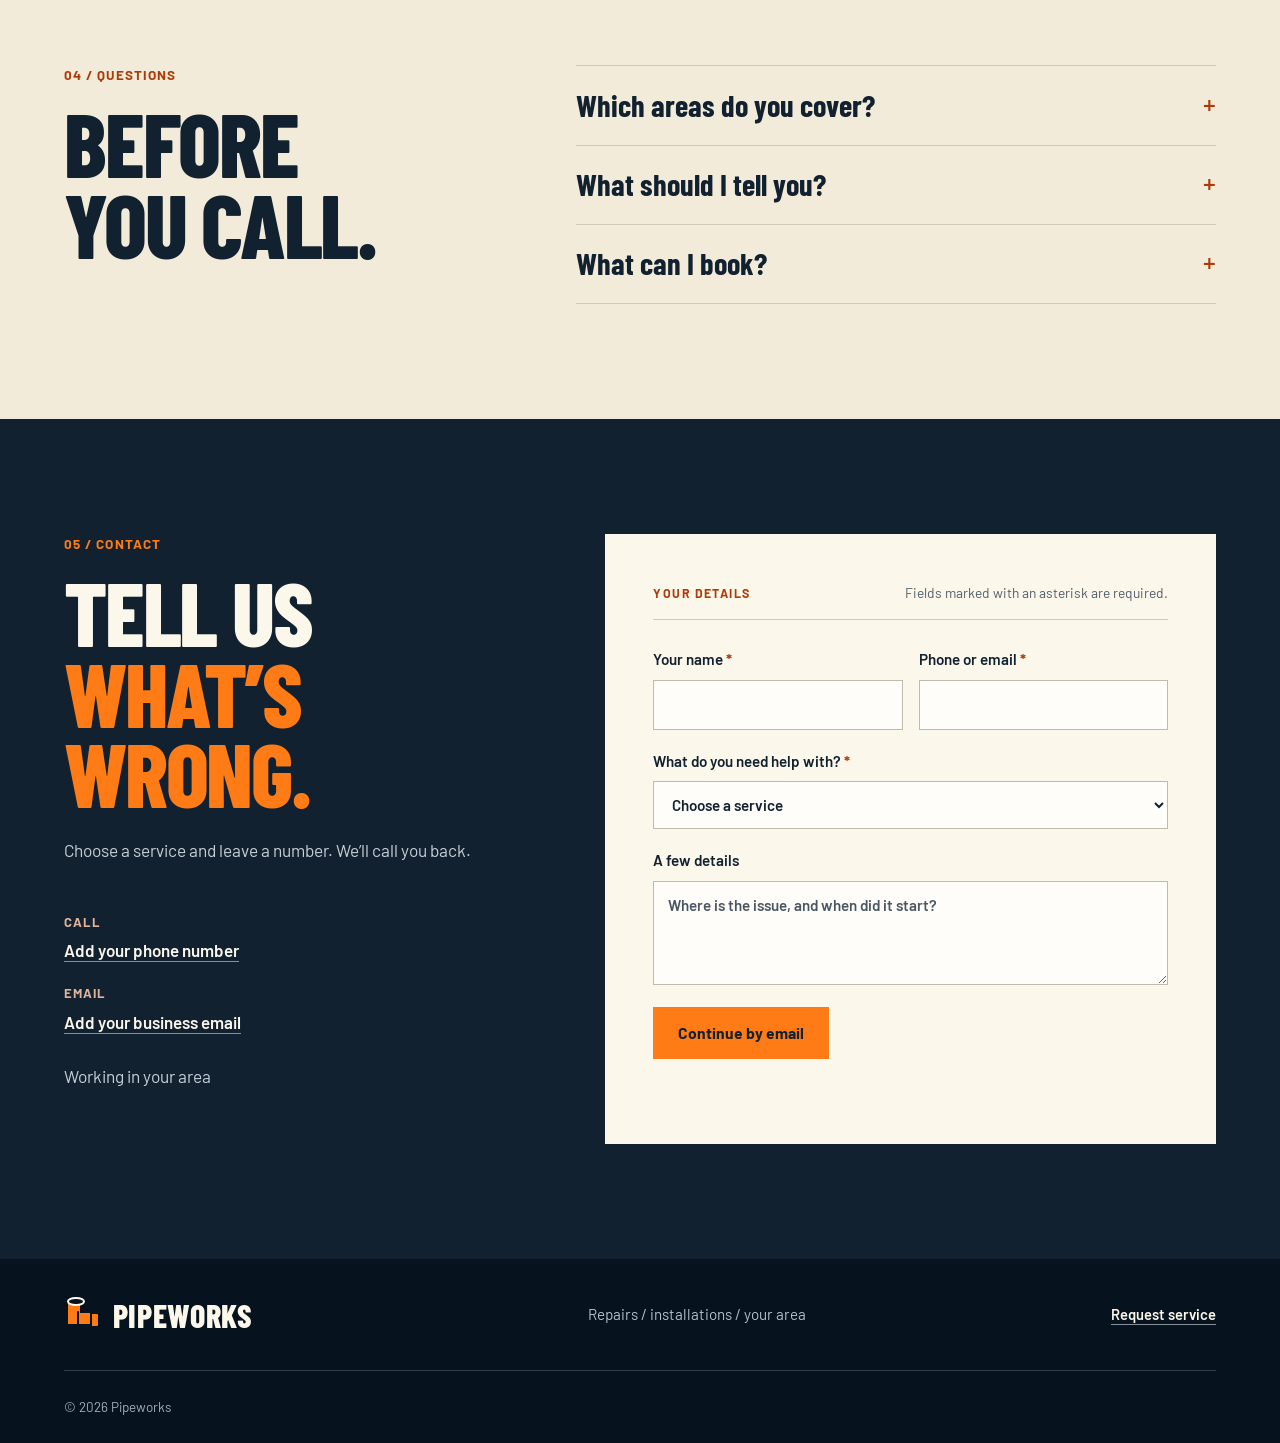
==== commit f0d520e8: "Make plumbing site bolder and more direct" ====
--- a/index.html
+++ b/index.html
@@ -4,8 +4,8 @@
     <meta charset="utf-8">
     <meta name="viewport" content="width=device-width, initial-scale=1">
     <meta name="theme-color" content="#172632">
-    <meta name="description" content="Thoughtful plumbing repairs, installations and maintenance. Update this description with your service area and business details.">
-    <title>Pipeworks — Plumbing, without the runaround</title>
+    <meta name="description" content="Plumbing repairs and installations in your area. Leaks, drains, bathroom fixtures and hot-water work from Pipeworks.">
+    <title>Pipeworks | Plumbing repairs and installations</title>
     <link rel="preload" href="assets/fonts/barlow-400.woff2" as="font" type="font/woff2" crossorigin>
     <link rel="preload" href="assets/fonts/barlow-condensed-800.woff2" as="font" type="font/woff2" crossorigin>
     <link rel="stylesheet" href="styles.css">
@@ -16,7 +16,7 @@
     <a class="skip-link" href="#main">Skip to content</a>
     <div class="topline">
       <div class="container topline__inner">
-        <span class="topline__note">Local plumbing, handled with care</span>
+        <span class="topline__note">REPAIRS / INSTALLS</span>
         <span class="topline__area">Serving <span data-config="serviceArea" data-fallback="Add your service area"></span></span>
       </div>
     </div>
@@ -35,9 +35,9 @@
 
         <nav class="site-nav" id="primary-navigation" aria-label="Main navigation">
           <a href="#services">Services</a>
-          <a href="#approach">Our approach</a>
+          <a href="#approach">How it works</a>
           <a href="#faqs">FAQs</a>
-          <a class="button button--small button--ink" href="#contact">Request a call</a>
+          <a class="button button--small button--ink" href="#contact">Request service</a>
         </nav>
       </div>
     </header>
@@ -46,26 +46,21 @@
       <section class="hero" id="top">
         <div class="container hero__layout">
           <div class="hero__copy">
-            <p class="eyebrow eyebrow--light"><span class="eyebrow__rule"></span> Plumbing for everyday life</p>
-            <h1>Good work.<br><em>Clear<br>answers.</em></h1>
-            <p class="hero__lead">From the leak you can’t ignore to the fixture you’ve been planning, we make the next step simple.</p>
+            <p class="eyebrow eyebrow--light"><span class="eyebrow__rule"></span> Plumbing / repairs / installs</p>
+            <h1>Need a<br>plumber?<br><em>Call us.</em></h1>
+            <p class="hero__lead">Leaks, drains, bathrooms and hot water in <span data-config="serviceArea" data-fallback="your area"></span>.</p>
             <div class="hero__actions">
-              <a class="button button--orange" href="#contact">Request a call</a>
-              <a class="text-link text-link--light" href="#services">Explore services</a>
+              <a class="button button--orange" href="#contact">Request a callback</a>
+              <a class="text-link text-link--light" href="#services">Services</a>
             </div>
             <div class="hero__meta">
               <span class="hero__meta-dot" aria-hidden="true"></span>
-              <span><span data-config="serviceArea" data-fallback="Your service area"></span> <span class="hero__meta-divider">/</span> <span data-config="hours" data-fallback="Add your service hours"></span></span>
+              <span><span data-config="serviceArea" data-fallback="Your service area"></span> <span class="hero__meta-divider">/</span> <span data-config="hours" data-fallback="Add callout hours"></span></span>
             </div>
           </div>
 
           <figure class="hero__photo">
             <img src="assets/contemporary-bathroom.jpg" alt="A bright bathroom with a freestanding bathtub and chrome tap" fetchpriority="high" width="1500" height="1000">
-            <figcaption class="photo-caption">
-              <span class="photo-caption__index">01 / THE FINISH</span>
-              <span>Details that make everyday spaces work better.</span>
-            </figcaption>
-            <span class="hero__photo-label" aria-hidden="true">PLUMBING<br>THAT FITS<br>REAL LIFE</span>
           </figure>
         </div>
       </section>
@@ -84,20 +79,32 @@
             <span class="proof-rail__label">When to call</span>
             <strong data-config="hours" data-fallback="Add business hours"></strong>
           </div>
-          <div class="proof-rail__aside">
-            Replace these fields with the details customers check before booking.
-          </div>
+        </div>
+      </section>
+
+      <section class="trust-ticker" aria-label="Customer groups Pipeworks works with">
+        <div class="trust-ticker__lead">
+          <span>Trusted by</span>
+          <button class="ticker-toggle" type="button" aria-pressed="false" aria-label="Pause trusted by ticker">Pause</button>
+        </div>
+        <div class="trust-ticker__viewport">
+          <div class="trust-ticker__track" aria-hidden="true">
+            <div class="trust-ticker__set">
+              <span>Homeowners</span><span>Property managers</span><span>Local businesses</span><span>Builders</span>
+            </div>
+            <div class="trust-ticker__set" aria-hidden="true">
+              <span>Homeowners</span><span>Property managers</span><span>Local businesses</span><span>Builders</span>
+            </div>
+          </div>
+          <span class="sr-only">Trusted by homeowners, property managers, local businesses and builders.</span>
         </div>
       </section>
 
       <section class="services section-pad" id="services">
         <div class="container">
-          <div class="section-heading section-heading--split">
-            <div>
-              <p class="eyebrow"><span class="eyebrow__rule"></span> What we can help with</p>
-              <h2>The important things<br>behind the wall.</h2>
-            </div>
-            <p class="section-heading__aside">Choose the service lines that match your business. Keep the descriptions specific and easy to scan.</p>
+          <div class="section-heading">
+            <p class="section-index">01 / SERVICE LIST</p>
+            <h2>What we fix.</h2>
           </div>
 
           <div class="service-list">
@@ -105,120 +112,86 @@
               <span class="service-row__number">01</span>
               <div class="service-row__main">
                 <h3>Leaks &amp; pipe repairs</h3>
-                <p>Find the source, understand the options and get the repair moving.</p>
-              </div>
-              <a class="service-row__link" href="#contact" data-service-choice="Leak or pipe repair">Ask about this service</a>
+              </div>
+              <a class="service-row__link" href="#contact" aria-label="Request leak or pipe repair" data-service-choice="Leak or pipe repair">Request this job</a>
             </article>
             <article class="service-row">
               <span class="service-row__number">02</span>
               <div class="service-row__main">
                 <h3>Drains &amp; toilets</h3>
-                <p>Practical help for slow drains, blockages, running toilets and more.</p>
-              </div>
-              <a class="service-row__link" href="#contact" data-service-choice="Drain or toilet">Ask about this service</a>
+              </div>
+              <a class="service-row__link" href="#contact" aria-label="Request drain or toilet work" data-service-choice="Drain or toilet">Request this job</a>
             </article>
             <article class="service-row">
               <span class="service-row__number">03</span>
               <div class="service-row__main">
-                <h3>Fixtures &amp; bathrooms</h3>
-                <p>Installations and updates that make the room work better.</p>
-              </div>
-              <a class="service-row__link" href="#contact" data-service-choice="Fixture or bathroom">Ask about this service</a>
+                <h3>Taps &amp; bathrooms</h3>
+              </div>
+              <a class="service-row__link" href="#contact" aria-label="Request tap or bathroom work" data-service-choice="Fixture or bathroom">Request this job</a>
             </article>
             <article class="service-row">
               <span class="service-row__number">04</span>
               <div class="service-row__main">
                 <h3>Hot water</h3>
-                <p>Maintenance, repairs and replacement options for your system.</p>
-              </div>
-              <a class="service-row__link" href="#contact" data-service-choice="Hot water">Ask about this service</a>
-            </article>
-          </div>
-          <p class="template-note">Edit the service list to reflect the work your team actually takes on.</p>
+              </div>
+              <a class="service-row__link" href="#contact" aria-label="Request hot-water work" data-service-choice="Hot water">Request this job</a>
+            </article>
+          </div>
         </div>
       </section>
 
       <section class="finish" id="approach">
         <div class="finish__image">
           <img src="assets/dark-bathroom.jpg" alt="A finished bathroom with a glass shower, dark vanity and black fixtures" loading="lazy" width="1500" height="1000">
-          <span class="finish__image-tag">A considered finish</span>
+          <span class="finish__image-tag">TAPS / SHOWERS / BATHS</span>
         </div>
         <div class="finish__copy">
-          <p class="eyebrow eyebrow--light"><span class="eyebrow__rule"></span> The details matter</p>
-          <h2>Leave the room<br>better than you<br><em>found it.</em></h2>
-          <p>People let us into the places they live and work. Good service means taking care with the space, explaining the options and respecting the decision.</p>
-          <ul class="finish__list">
-            <li><span>01</span> Explain the options in plain language</li>
-            <li><span>02</span> Agree on the next step before work begins</li>
-            <li><span>03</span> Check the work and tidy the area</li>
-          </ul>
-          <a class="text-link text-link--light" href="#contact">Tell us what needs attention</a>
+          <p class="section-index section-index--light">02 / BATHROOMS</p>
+          <h2>Taps.<br>Showers.<br><em>Bathrooms.</em></h2>
+          <a class="text-link text-link--light" href="#contact" data-service-choice="Fixture or bathroom">Request bathroom work</a>
         </div>
       </section>
 
       <section class="approach section-pad">
         <div class="approach__texture" role="img" aria-label="Close-up of dark water pipes with droplets"></div>
         <div class="container approach__content">
-          <p class="eyebrow eyebrow--light"><span class="eyebrow__rule"></span> How it works</p>
-          <h2>Three steps.<br><em>No mystery.</em></h2>
+          <p class="section-index section-index--light">03 / THE CALL</p>
+          <h2>Tell us.<br><em>We call back.</em></h2>
           <div class="steps">
             <article class="step">
               <span class="step__number">01</span>
-              <h3>Tell us what’s happening</h3>
-              <p>Share the issue, your location and a good way to reach you.</p>
+              <h3>Choose a service</h3>
             </article>
             <article class="step">
               <span class="step__number">02</span>
-              <h3>Get a clear next step</h3>
-              <p>Update this with how your team assesses a job and provides estimates.</p>
+              <h3>Leave your number</h3>
             </article>
             <article class="step">
               <span class="step__number">03</span>
-              <h3>Choose how to proceed</h3>
-              <p>Confirm the scope and timing that work for the customer and the crew.</p>
-            </article>
-          </div>
-        </div>
-      </section>
-
-      <section class="review section-pad" aria-labelledby="review-heading">
-        <div class="container review__layout">
-          <div class="review__intro">
-            <p class="eyebrow"><span class="eyebrow__rule"></span> A good word travels</p>
-            <h2 id="review-heading">Let your customers<br>say it best.</h2>
-            <p>Replace this space with a real review that you have permission to share.</p>
-            <span class="review__source" data-config="reviewSource" data-fallback="Add your review source"></span>
-          </div>
-          <blockquote class="review-card">
-            <span class="review-card__mark" aria-hidden="true">“</span>
-            <p>Add a specific customer review here. A useful quote mentions the job, what the service felt like, or a detail that made a difference.</p>
-            <footer>
-              <span class="review-card__name">[Customer name]</span>
-              <span class="review-card__place">[Neighbourhood or town]</span>
-            </footer>
-          </blockquote>
+              <h3>Set a time</h3>
+            </article>
+          </div>
         </div>
       </section>
 
       <section class="faq section-pad" id="faqs">
         <div class="container faq__layout">
           <div class="faq__intro">
-            <p class="eyebrow"><span class="eyebrow__rule"></span> Before you book</p>
-            <h2>Good questions<br>deserve straight answers.</h2>
-            <p>Update these answers with your actual service policies and process.</p>
+            <p class="section-index">04 / QUESTIONS</p>
+            <h2>Before you call.</h2>
           </div>
           <div class="faq-list">
             <details>
               <summary>Which areas do you cover?</summary>
-              <p>Add the towns and neighbourhoods your team serves. Keep this list accurate and current.</p>
+              <p>We work in <span data-config="serviceArea" data-fallback="your service area"></span>.</p>
             </details>
             <details>
-              <summary>How do estimates work?</summary>
-              <p>Explain whether you charge a call-out fee, when an estimate is provided and what it includes.</p>
+              <summary>What should I tell you?</summary>
+              <p>Your location, a call-back number and what the water is doing.</p>
             </details>
             <details>
-              <summary>Do you take urgent plumbing calls?</summary>
-              <p>Add the hours, job types and response expectations your business can reliably support.</p>
+              <summary>What can I book?</summary>
+              <p>Leaks and pipes, drains and toilets, bathroom fixtures, and hot-water work.</p>
             </details>
           </div>
         </div>
@@ -227,9 +200,9 @@
       <section class="contact section-pad" id="contact">
         <div class="container contact__layout">
           <div class="contact__copy">
-            <p class="eyebrow eyebrow--light"><span class="eyebrow__rule"></span> Start with a conversation</p>
-            <h2>What needs<br><em>fixing?</em></h2>
-            <p>Tell us a little about the job. We’ll follow up using the contact details you share.</p>
+            <p class="section-index section-index--light">05 / CONTACT</p>
+            <h2>Tell us<br><em>what’s wrong.</em></h2>
+            <p>Choose a service and leave a number. We’ll call you back.</p>
             <div class="contact__details">
               <div>
                 <span class="contact__label">Call</span>
@@ -245,7 +218,7 @@
 
           <form class="contact-form" id="request-form">
             <div class="contact-form__intro">
-              <span class="contact-form__step">SERVICE REQUEST / 01</span>
+              <span class="contact-form__step">YOUR DETAILS</span>
               <p>Fields marked with an asterisk are required.</p>
             </div>
             <div class="form-grid">
@@ -273,8 +246,8 @@
                 <textarea name="details" rows="3" placeholder="Where is the issue, and when did it start?"></textarea>
               </label>
             </div>
-            <button class="button button--orange contact-form__submit" type="submit">Prepare request</button>
-            <p class="form-status" id="form-status" role="status" aria-live="polite">Add a business email in site-config.js to enable email requests.</p>
+            <button class="button button--orange contact-form__submit" type="submit">Continue by email</button>
+            <p class="form-status" id="form-status" role="status" aria-live="polite"></p>
           </form>
         </div>
       </section>
@@ -282,18 +255,18 @@
 
     <footer class="site-footer">
       <div class="container site-footer__main">
-        <a class="brand brand--footer" href="#top" aria-label="Back to top">
+        <a class="brand brand--footer" href="#top" aria-label="Pipeworks home">
           <span class="brand__mark" aria-hidden="true"><span></span><span></span><span></span></span>
           <span class="brand__name" data-config="businessName" data-fallback="Your business name">Pipeworks</span>
         </a>
-        <p>Good work. Clear answers. Plumbing for everyday life.</p>
-        <a class="site-footer__top" href="#top">Back to top</a>
+        <p>Repairs / installations / <span data-config="serviceArea" data-fallback="your service area"></span></p>
+        <a class="site-footer__top" href="#contact">Request service</a>
       </div>
       <div class="container site-footer__bottom">
         <span>© <span id="current-year"></span> <span data-config="businessName" data-fallback="Your business name"></span></span>
-        <span>Template preview — replace the sample details before launch.</span>
+        <span data-config="phoneDisplay" data-fallback="Add your phone number" data-footer-phone></span>
       </div>
     </footer>
-    <div class="mobile-cta"><a class="button button--orange" href="#contact">Request a call</a></div>
+    <div class="mobile-cta"><a class="button button--orange" href="#contact">Request a callback</a></div>
   </body>
 </html>
--- a/styles.css
+++ b/styles.css
@@ -63,9 +63,9 @@
   --white: oklch(0.995 0.004 92);
   --muted: oklch(0.48 0.025 248);
   --line: oklch(0.84 0.021 90);
-  --orange: oklch(0.68 0.2 42);
+  --orange: oklch(0.73 0.19 49);
   --orange-dark: oklch(0.51 0.16 39);
-  --blue: oklch(0.57 0.14 244);
+  --blue: oklch(0.54 0.19 255);
   --page-width: 1240px;
   --gutter: clamp(1.25rem, 5vw, 4.25rem);
   --space-section: clamp(5rem, 9vw, 9rem);
@@ -143,7 +143,7 @@
 
 .topline {
   color: var(--paper);
-  background: var(--ink);
+  background: var(--blue);
   font-size: 0.875rem;
   letter-spacing: 0.01em;
 }
@@ -157,7 +157,12 @@
 }
 
 .topline__note {
-  color: oklch(0.85 0.019 89);
+  color: var(--paper);
+  font-family: var(--font-display);
+  font-size: 1rem;
+  font-weight: 700;
+  letter-spacing: 0.08em;
+  text-transform: uppercase;
 }
 
 .topline__area {
@@ -165,7 +170,8 @@
 }
 
 .topline__area span {
-  color: oklch(0.79 0.14 45);
+  color: var(--orange);
+  font-weight: 700;
 }
 
 .site-header {
@@ -194,37 +200,74 @@
 }
 
 .brand__mark {
-  display: grid;
+  position: relative;
+  display: block;
   width: 2.25rem;
   height: 2.25rem;
-  align-content: center;
-  gap: 0.22rem;
-  padding: 0.48rem;
+  flex: 0 0 auto;
+}
+
+.brand__mark span:first-child {
+  position: absolute;
+  top: 0.12rem;
+  left: 0.28rem;
+  width: 0.72rem;
+  height: 1.58rem;
+  border-radius: 0.36rem 0.36rem 0 0;
+  background: var(--orange);
+}
+
+.brand__mark span:nth-child(2) {
+  position: absolute;
+  top: 1rem;
+  left: 0.28rem;
+  width: 1.72rem;
+  height: 0.72rem;
+  border-radius: 0 0.36rem 0.36rem 0.36rem;
+  background: var(--orange);
+}
+
+.brand__mark span:nth-child(3) {
+  position: absolute;
+  top: 0.89rem;
+  left: 0.82rem;
+  width: 0.14rem;
+  height: 0.95rem;
+  border-radius: 0.08rem;
+  background: var(--ink);
+}
+
+.brand__mark::before {
+  position: absolute;
+  z-index: 2;
+  top: 0.01rem;
+  left: 0.2rem;
+  width: 0.88rem;
+  height: 0.34rem;
   border: 2px solid var(--ink);
-  transform: rotate(-7deg);
-}
-
-.brand__mark span {
-  display: block;
-  height: 2px;
-  background: var(--orange-dark);
-}
-
-.brand__mark span:nth-child(2) {
-  width: 70%;
-  background: var(--ink);
-}
-
-.brand__mark span:nth-child(3) {
-  width: 84%;
-  background: var(--ink);
+  border-radius: 50%;
+  background: var(--paper);
+  content: "";
+}
+
+.brand__mark::after {
+  position: absolute;
+  z-index: 2;
+  top: 0.98rem;
+  right: 0.01rem;
+  width: 0.38rem;
+  height: 0.72rem;
+  border: 2px solid var(--ink);
+  border-radius: 0 0.18rem 0.18rem 0;
+  background: var(--orange);
+  content: "";
 }
 
 .brand__name {
   font-family: var(--font-display);
-  font-size: 1.8rem;
+  font-size: 2rem;
   font-weight: 800;
-  letter-spacing: 0.035em;
+  letter-spacing: 0.02em;
   line-height: 1;
   text-transform: uppercase;
 }
@@ -474,41 +517,13 @@
   object-fit: cover;
   object-position: 50% 100%;
   filter: saturate(0.85) contrast(1.03);
-}
-
-.photo-caption {
-  position: absolute;
-  z-index: 1;
-  right: clamp(1.4rem, 3vw, 3rem);
-  bottom: clamp(1.5rem, 3vw, 3rem);
-  left: clamp(1.4rem, 3vw, 3rem);
-  display: flex;
-  align-items: flex-end;
-  justify-content: space-between;
-  gap: 2rem;
-  color: var(--white);
-  font-size: 0.97rem;
-}
-
-.photo-caption__index {
-  color: oklch(0.87 0.12 51);
-  font-size: 0.76rem;
-  font-weight: 700;
-  letter-spacing: 0.12em;
-}
-
-.hero__photo-label {
-  position: absolute;
-  z-index: 1;
-  top: 1.75rem;
-  right: 1.75rem;
-  color: var(--paper);
-  font-family: var(--font-display);
-  font-size: clamp(2rem, 4vw, 3.4rem);
-  font-weight: 800;
-  line-height: 0.87;
-  text-align: right;
-  text-shadow: 0 2px 18px oklch(0.16 0.03 245 / 60%);
+  animation: hero-drift 22s ease-in-out infinite alternate;
+  transform-origin: center;
+}
+
+@keyframes hero-drift {
+  from { transform: scale(1.02); }
+  to { transform: scale(1.08); }
 }
 
 .proof-rail {
@@ -519,9 +534,9 @@
 .proof-rail__grid {
   display: grid;
   min-height: 7.5rem;
-  grid-template-columns: repeat(3, minmax(0, 1fr)) minmax(12rem, 1.1fr);
-  align-items: center;
-  gap: 1.5rem;
+  grid-template-columns: repeat(3, minmax(0, 1fr));
+  align-items: center;
+  gap: clamp(1rem, 3vw, 2.5rem);
 }
 
 .proof-rail__item {
@@ -531,12 +546,16 @@
   border-right: 1px solid oklch(0.34 0.07 47 / 30%);
 }
 
+.proof-rail__item:last-of-type {
+  border-right: 0;
+}
+
 .proof-rail__label,
 .contact__label {
   color: oklch(0.35 0.055 45);
-  font-size: 0.77rem;
-  font-weight: 700;
-  letter-spacing: 0.1em;
+  font-size: 0.82rem;
+  font-weight: 700;
+  letter-spacing: 0.08em;
   text-transform: uppercase;
 }
 
@@ -545,11 +564,111 @@
   font-weight: 700;
 }
 
-.proof-rail__aside {
-  max-width: 19rem;
-  color: oklch(0.32 0.045 47);
-  font-size: 0.89rem;
-  line-height: 1.35;
+.trust-ticker {
+  display: grid;
+  grid-template-columns: max-content minmax(0, 1fr);
+  color: var(--paper);
+  background: var(--blue);
+  border-bottom: 4px solid var(--ink);
+}
+
+.trust-ticker__lead {
+  display: flex;
+  min-width: 12rem;
+  align-items: center;
+  justify-content: space-between;
+  gap: 1rem;
+  padding: 0.9rem var(--gutter);
+  color: var(--ink);
+  background: var(--orange);
+  font-family: var(--font-display);
+  font-size: 1.7rem;
+  font-weight: 800;
+  line-height: 1;
+  text-transform: uppercase;
+}
+
+.ticker-toggle {
+  min-width: 3.2rem;
+  min-height: 2rem;
+  padding: 0.35rem 0.5rem;
+  border: 1px solid currentColor;
+  border-radius: 0;
+  color: var(--ink);
+  background: transparent;
+  font-family: var(--font-body);
+  font-size: 0.75rem;
+  font-weight: 700;
+  cursor: pointer;
+}
+
+.ticker-toggle:hover {
+  color: var(--paper);
+  background: var(--ink);
+}
+
+.trust-ticker__viewport {
+  min-width: 0;
+  overflow: hidden;
+  align-content: center;
+  padding-block: 0.9rem;
+}
+
+.trust-ticker__track {
+  display: flex;
+  width: max-content;
+  animation: ticker-move 30s linear infinite;
+  will-change: transform;
+}
+
+.trust-ticker__set {
+  display: flex;
+  flex: 0 0 auto;
+  align-items: center;
+  gap: clamp(1.8rem, 4vw, 4rem);
+  padding-inline: clamp(1.8rem, 4vw, 4rem);
+}
+
+.trust-ticker__set span {
+  display: inline-flex;
+  align-items: center;
+  gap: clamp(1.8rem, 4vw, 4rem);
+  color: var(--paper);
+  font-family: var(--font-display);
+  font-size: clamp(1.55rem, 3.2vw, 2.4rem);
+  font-weight: 700;
+  line-height: 1;
+  text-transform: uppercase;
+  white-space: nowrap;
+}
+
+.trust-ticker__set span::after {
+  width: 0.62rem;
+  height: 0.62rem;
+  flex: 0 0 auto;
+  background: var(--orange);
+  content: "";
+  transform: rotate(45deg);
+}
+
+.trust-ticker.is-paused .trust-ticker__track {
+  animation-play-state: paused;
+}
+
+.sr-only {
+  position: absolute;
+  width: 1px;
+  height: 1px;
+  padding: 0;
+  margin: -1px;
+  overflow: hidden;
+  clip: rect(0, 0, 0, 0);
+  white-space: nowrap;
+  border: 0;
+}
+
+@keyframes ticker-move {
+  to { transform: translateX(-50%); }
 }
 
 .section-pad {
@@ -561,28 +680,27 @@
 }
 
 .section-heading {
-  margin-bottom: clamp(2.5rem, 5vw, 4.5rem);
-}
-
-.section-heading--split {
-  display: flex;
-  align-items: flex-end;
-  justify-content: space-between;
-  gap: 3rem;
+  margin-bottom: clamp(2rem, 4vw, 3.5rem);
+}
+
+.section-index {
+  margin-bottom: 1rem;
+  color: var(--orange-dark);
+  font-size: 0.84rem;
+  font-weight: 700;
+  letter-spacing: 0.08em;
+  text-transform: uppercase;
+}
+
+.section-index--light {
+  color: var(--orange);
 }
 
 h2 {
   margin-bottom: 0;
-  font-size: clamp(3.6rem, 6.3vw, 5.35rem);
-  line-height: 0.93;
+  font-size: clamp(4rem, 7vw, 6rem);
+  line-height: 0.9;
   text-transform: uppercase;
-}
-
-.section-heading__aside {
-  max-width: 24rem;
-  margin-bottom: 0.4rem;
-  color: var(--ink-soft);
-  font-size: 1.05rem;
 }
 
 .service-list {
@@ -594,54 +712,56 @@
   grid-template-columns: 3rem minmax(0, 1fr) max-content;
   align-items: center;
   gap: clamp(1rem, 3vw, 2.75rem);
-  padding: 1.55rem 0;
-  border-bottom: 1px solid var(--line);
+  padding: 1.35rem 0;
+  border-bottom: 2px solid var(--line);
 }
 
 .service-row__number {
   align-self: start;
   padding-top: 0.15rem;
   color: var(--orange-dark);
-  font-size: 0.85rem;
+  font-size: 0.95rem;
   font-weight: 700;
   letter-spacing: 0.07em;
 }
 
 .service-row__main h3 {
-  margin-bottom: 0.3rem;
+  margin: 0;
   font-family: var(--font-display);
-  font-size: clamp(1.75rem, 3.3vw, 2.45rem);
-  font-weight: 700;
-  letter-spacing: -0.012em;
-  line-height: 1.05;
-}
-
-.service-row__main p {
-  max-width: 39rem;
-  margin-bottom: 0;
-  color: var(--ink-soft);
-  font-size: 0.98rem;
+  font-size: clamp(2rem, 4vw, 3.2rem);
+  font-weight: 800;
+  letter-spacing: -0.018em;
+  line-height: 0.98;
+  text-transform: uppercase;
+  transition: color 180ms cubic-bezier(0.23, 1, 0.32, 1), transform 180ms cubic-bezier(0.23, 1, 0.32, 1);
 }
 
 .service-row__link {
+  display: inline-flex;
   min-height: 2.75rem;
+  align-items: center;
+  padding: 0.55rem 0.8rem;
+  border: 1px solid var(--line);
   align-content: center;
-  color: var(--orange-dark);
-  font-size: 0.92rem;
-  font-weight: 700;
-  text-decoration-color: oklch(0.58 0.14 42 / 45%);
-  text-underline-offset: 0.3em;
+  color: var(--ink);
+  font-size: 0.83rem;
+  font-weight: 700;
+  letter-spacing: 0.035em;
+  text-decoration: none;
+  text-transform: uppercase;
+  transition: color 160ms ease, background-color 160ms ease, border-color 160ms ease;
 }
 
 .service-row__link:hover {
-  color: var(--ink);
-  text-decoration-color: currentColor;
-}
-
-.template-note {
-  margin: 1.25rem 0 0;
-  color: var(--muted);
-  font-size: 0.88rem;
+  border-color: var(--orange);
+  background: var(--orange);
+}
+
+@media (hover: hover) and (pointer: fine) {
+  .service-row:hover .service-row__main h3 {
+    color: var(--blue);
+    transform: translateX(0.35rem);
+  }
 }
 
 .finish {
@@ -649,7 +769,7 @@
   min-height: 45rem;
   grid-template-columns: 1.05fr 0.95fr;
   color: var(--paper);
-  background: var(--ink-soft);
+  background: var(--blue);
 }
 
 .finish__image {
@@ -693,39 +813,16 @@
   align-items: flex-start;
   justify-content: center;
   padding: clamp(3.5rem, 7vw, 7rem) clamp(2rem, 6vw, 6.5rem);
-  background: var(--ink-soft);
+  background: var(--blue);
 }
 
 .finish__copy h2 {
-  margin-bottom: 1.5rem;
-}
-
-.finish__copy > p:not(.eyebrow) {
-  max-width: 33rem;
-  margin-bottom: 1.5rem;
-  color: oklch(0.88 0.015 244);
-}
-
-.finish__list {
-  display: grid;
-  width: 100%;
-  gap: 0;
-  margin: 0 0 1.5rem;
-  padding: 0;
-  list-style: none;
-}
-
-.finish__list li {
-  display: flex;
-  gap: 1rem;
-  padding-block: 0.9rem;
-  border-top: 1px solid oklch(0.56 0.02 245 / 45%);
-}
-
-.finish__list li span {
-  color: oklch(0.87 0.12 51);
-  font-size: 0.82rem;
-  font-weight: 700;
+  margin-bottom: 2rem;
+  font-size: clamp(4rem, 6.5vw, 5.8rem);
+}
+
+.finish__copy .text-link {
+  margin-top: 0.6rem;
 }
 
 .approach {
@@ -752,7 +849,7 @@
 }
 
 .approach h2 {
-  margin-bottom: clamp(3rem, 6vw, 5.5rem);
+  margin-bottom: clamp(2.5rem, 5vw, 4rem);
 }
 
 .steps {
@@ -763,117 +860,35 @@
 
 .step {
   max-width: 20rem;
-  padding-top: 1.1rem;
-  border-top: 1px solid oklch(0.63 0.02 246 / 60%);
+  padding-top: 0.9rem;
+  border-top: 2px solid var(--orange);
 }
 
 .step__number {
   display: inline-block;
-  margin-bottom: 2.3rem;
-  color: oklch(0.87 0.12 51);
-  font-size: 0.83rem;
-  font-weight: 700;
-  letter-spacing: 0.1em;
-}
-
-.step h3 {
-  margin-bottom: 0.6rem;
+  margin-bottom: 1.1rem;
+  color: var(--orange);
   font-family: var(--font-display);
   font-size: 1.8rem;
-  font-weight: 700;
+  font-weight: 800;
+}
+
+.step h3 {
+  margin: 0;
+  font-family: var(--font-display);
+  font-size: clamp(1.8rem, 3vw, 2.5rem);
+  font-weight: 800;
   line-height: 1.08;
 }
 
-.step p {
-  margin-bottom: 0;
-  color: oklch(0.85 0.015 245);
-}
-
-.review {
+.faq {
   background: var(--paper-deep);
-}
-
-.review__layout {
-  display: grid;
-  grid-template-columns: 0.85fr 1.15fr;
-  align-items: center;
-  gap: clamp(2rem, 8vw, 8rem);
-}
-
-.review__intro h2 {
-  margin-bottom: 1.2rem;
-}
-
-.review__intro > p:not(.eyebrow) {
-  max-width: 27rem;
-  margin-bottom: 0.65rem;
-  color: var(--ink-soft);
-}
-
-.review__source {
-  color: var(--orange-dark);
-  font-size: 0.9rem;
-  font-weight: 700;
-}
-
-.review-card {
-  position: relative;
-  margin: 0;
-  padding: clamp(2rem, 4.5vw, 4rem);
-  color: var(--paper);
-  background: var(--ink);
-}
-
-.review-card__mark {
-  display: block;
-  height: 3.7rem;
-  color: var(--orange);
-  font-family: Georgia, serif;
-  font-size: 6rem;
-  line-height: 1;
-}
-
-.review-card > p {
-  max-width: 38rem;
-  margin-bottom: 2rem;
-  font-family: var(--font-display);
-  font-size: clamp(1.85rem, 3.5vw, 2.8rem);
-  font-weight: 600;
-  line-height: 1.08;
-}
-
-.review-card footer {
-  display: flex;
-  flex-wrap: wrap;
-  gap: 0.35rem 1rem;
-  padding-top: 1.1rem;
-  border-top: 1px solid oklch(0.58 0.025 246 / 55%);
-  font-size: 0.9rem;
-}
-
-.review-card__name {
-  color: var(--orange);
-  font-weight: 700;
-}
-
-.review-card__place {
-  color: oklch(0.82 0.015 245);
-}
-
-.faq {
-  background: var(--paper);
 }
 
 .faq__layout {
   display: grid;
   grid-template-columns: 0.78fr 1.22fr;
   gap: clamp(2rem, 8vw, 8rem);
-}
-
-.faq__intro p:not(.eyebrow) {
-  max-width: 25rem;
-  margin-top: 1.25rem;
-  color: var(--ink-soft);
 }
 
 .faq-list {
@@ -937,7 +952,7 @@
   margin-bottom: 1.5rem;
 }
 
-.contact__copy > p:not(.eyebrow) {
+.contact__copy > p:not(.section-index) {
   max-width: 30rem;
   color: oklch(0.85 0.015 245);
   font-size: 1.08rem;
@@ -1080,12 +1095,20 @@
 }
 
 .brand--footer .brand__mark {
+  color: var(--paper);
+}
+
+.brand--footer .brand__mark::before {
   border-color: var(--paper);
-}
-
-.brand--footer .brand__mark span:nth-child(2),
+  background: oklch(0.18 0.03 245);
+}
+
+.brand--footer .brand__mark::after {
+  border-color: oklch(0.18 0.03 245);
+}
+
 .brand--footer .brand__mark span:nth-child(3) {
-  background: var(--paper);
+  background: oklch(0.18 0.03 245);
 }
 
 .site-footer__main p {
@@ -1146,8 +1169,8 @@
     padding-block: 0.6rem;
   }
 
-  .proof-rail__aside {
-    display: none;
+  .trust-ticker__lead {
+    min-width: 10.5rem;
   }
 
   .finish {
@@ -1273,10 +1296,6 @@
     object-position: 50% 100%;
   }
 
-  .hero__photo-label {
-    font-size: 2.6rem;
-  }
-
   .proof-rail__grid {
     grid-template-columns: 1fr;
     gap: 0;
@@ -1301,16 +1320,36 @@
     font-size: 0.95rem;
   }
 
-  .section-heading--split {
-    display: block;
+  .trust-ticker {
+    grid-template-columns: max-content minmax(0, 1fr);
+  }
+
+  .trust-ticker__lead {
+    min-width: 0;
+    flex-direction: column;
+    align-items: flex-start;
+    justify-content: center;
+    gap: 0.45rem;
+    padding-inline: 1rem;
+    font-size: 1.35rem;
+  }
+
+  .trust-ticker__viewport {
+    padding-block: 1.1rem;
+  }
+
+  .trust-ticker__set {
+    gap: 1.5rem;
+    padding-inline: 1.5rem;
+  }
+
+  .trust-ticker__set span {
+    gap: 1.5rem;
+    font-size: 1.55rem;
   }
 
   h2 {
     font-size: clamp(3.5rem, 13vw, 4.8rem);
-  }
-
-  .section-heading__aside {
-    margin-top: 1.4rem;
   }
 
   .service-row {
@@ -1324,7 +1363,7 @@
   }
 
   .service-row__main h3 {
-    font-size: 1.9rem;
+    font-size: clamp(1.8rem, 7vw, 2.5rem);
   }
 
   .service-row__link {
@@ -1350,6 +1389,10 @@
 
   .finish__copy {
     padding: 4.5rem var(--gutter);
+  }
+
+  .finish__copy h2 {
+    font-size: clamp(4rem, 15vw, 5.5rem);
   }
 
   .approach__texture {
@@ -1362,34 +1405,28 @@
 
   .steps {
     grid-template-columns: 1fr;
-    gap: 1.7rem;
+    gap: 1.4rem;
   }
 
   .step {
+    display: grid;
     max-width: 36rem;
+    grid-template-columns: 2.5rem minmax(0, 1fr);
+    align-items: baseline;
+    gap: 0.8rem;
   }
 
   .step__number {
-    margin-bottom: 1rem;
-  }
-
-  .review__layout,
+    margin-bottom: 0;
+  }
+
   .faq__layout,
   .contact__layout {
     grid-template-columns: 1fr;
   }
 
-  .review__layout,
   .faq__layout {
-    gap: 2.5rem;
-  }
-
-  .review-card {
-    padding: 2rem 1.5rem;
-  }
-
-  .review-card > p {
-    font-size: 2rem;
+    gap: 2rem;
   }
 
   .faq-list details {
@@ -1499,4 +1536,19 @@
     animation-duration: 0.01ms !important;
     animation-iteration-count: 1 !important;
   }
-}
+
+  .hero__photo img {
+    animation: none;
+    transform: none;
+  }
+
+  .trust-ticker__track {
+    animation: none;
+    transform: none;
+  }
+
+  .trust-ticker__set[aria-hidden="true"],
+  .ticker-toggle {
+    display: none;
+  }
+}
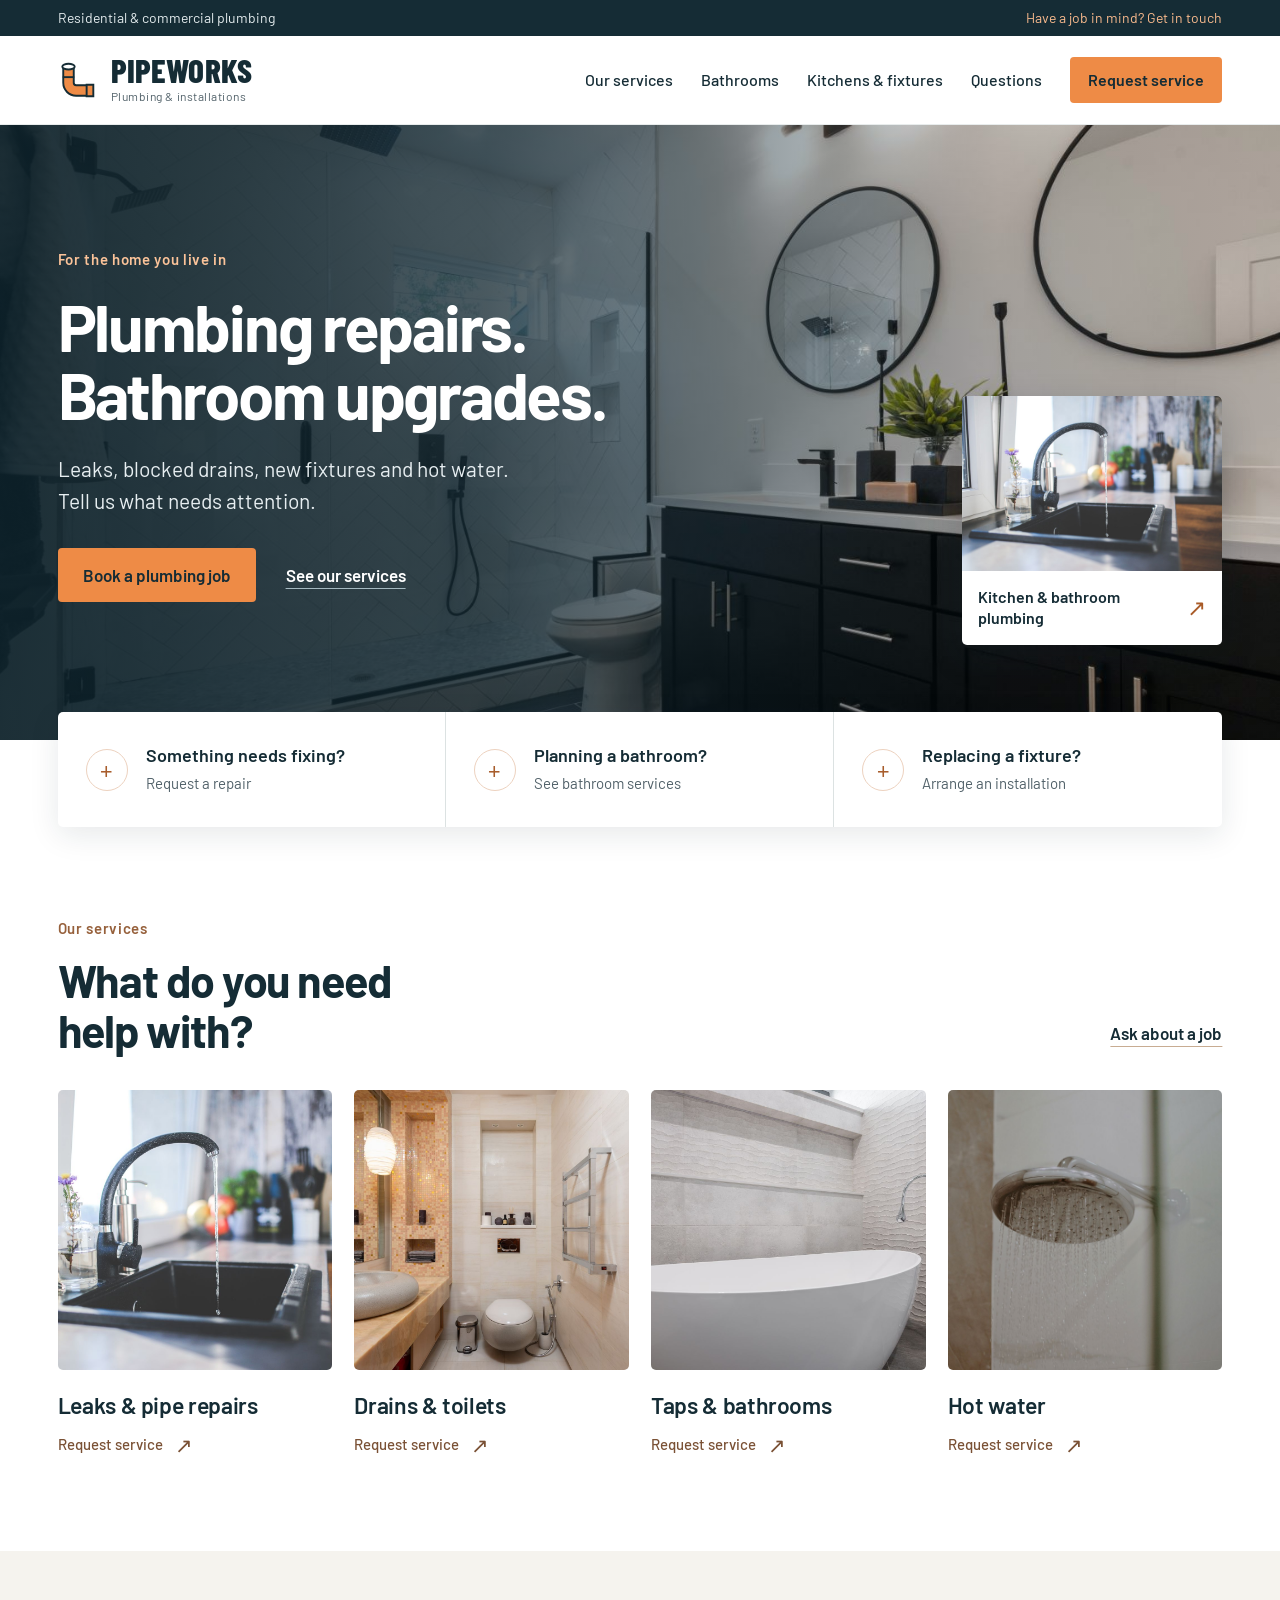
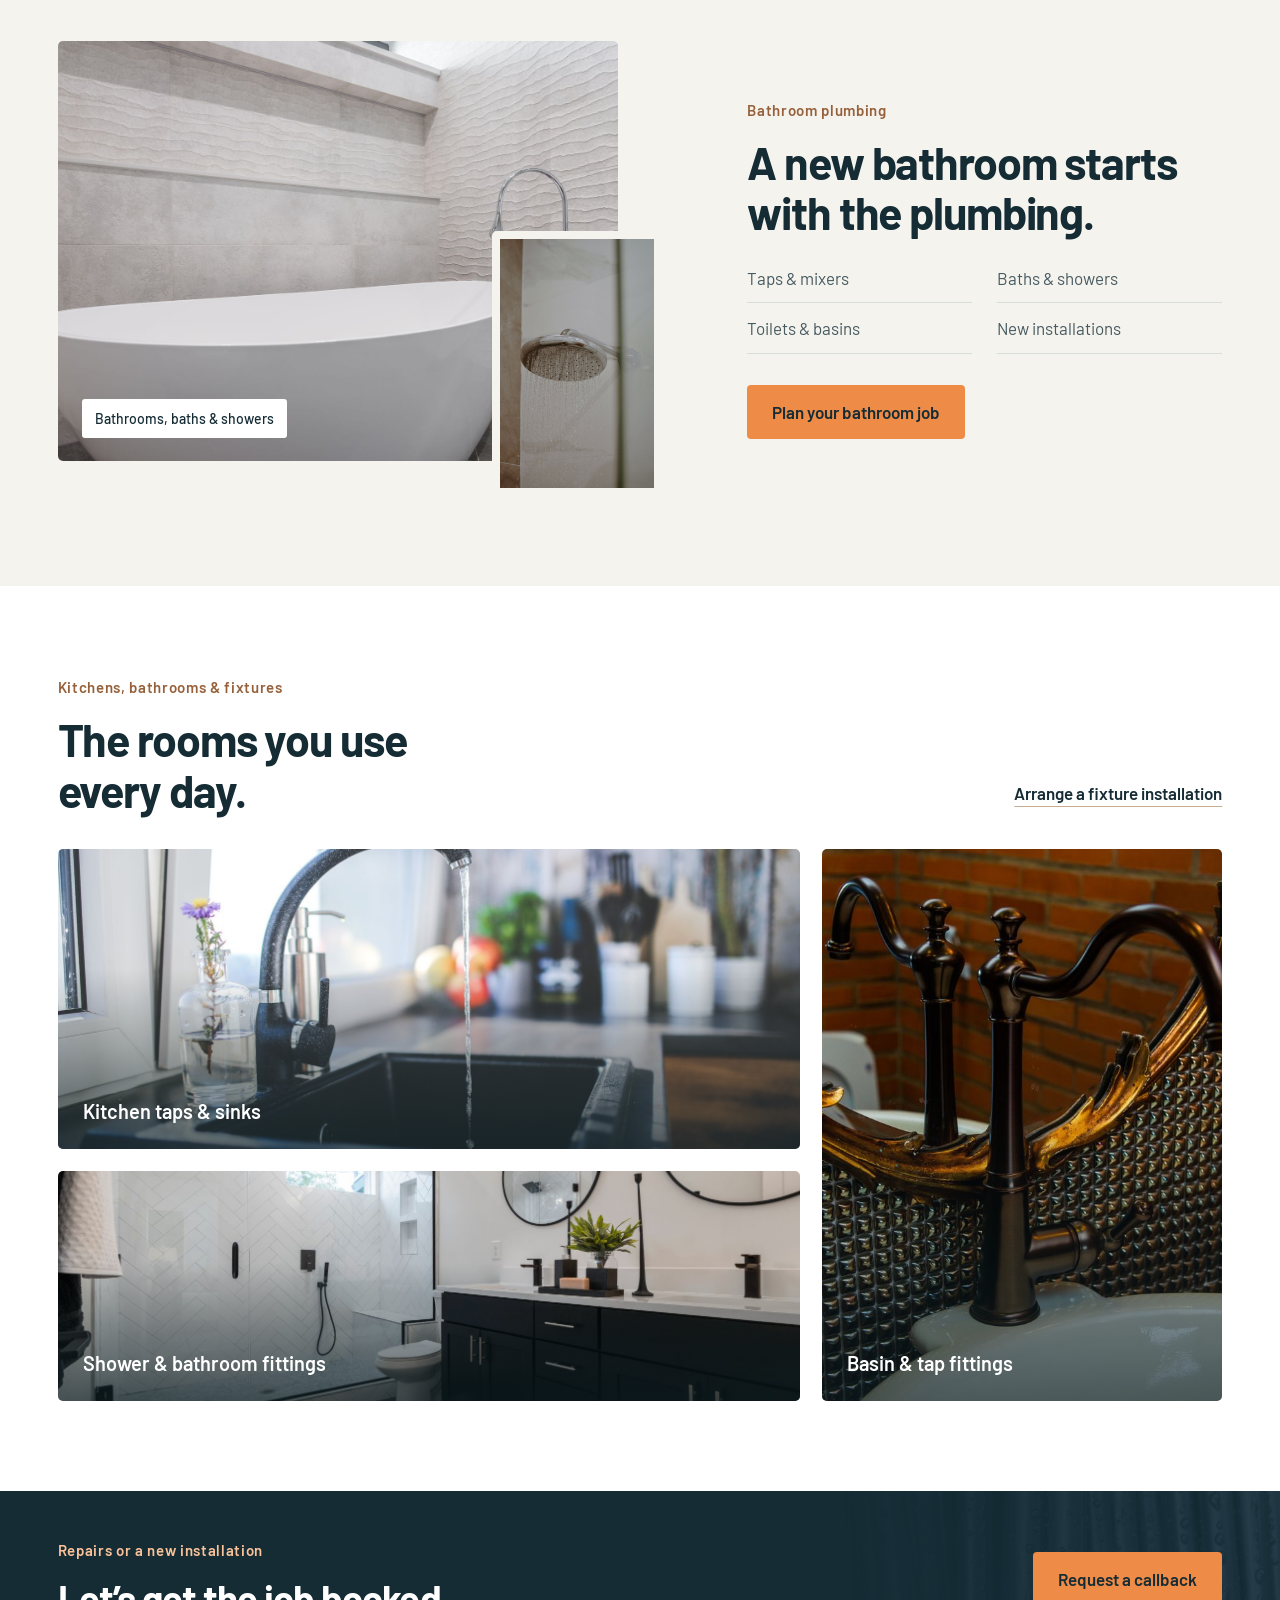
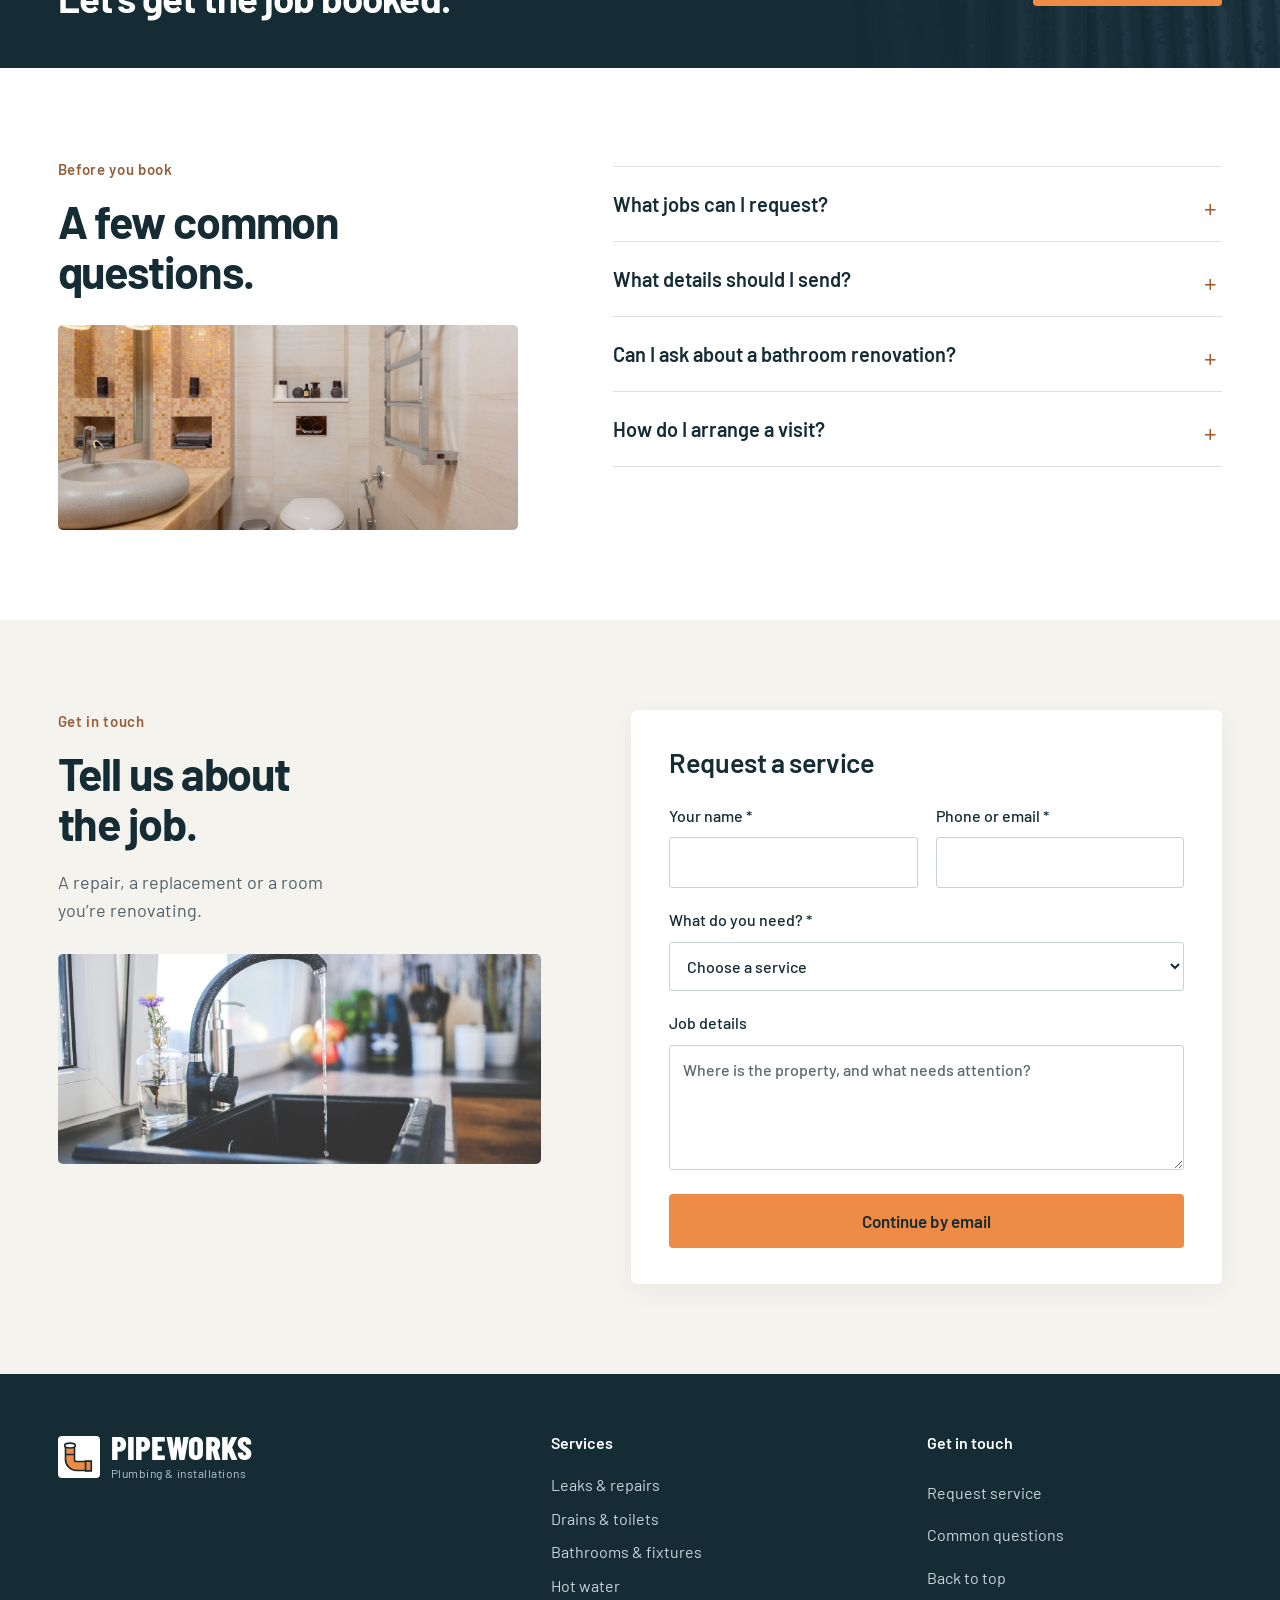
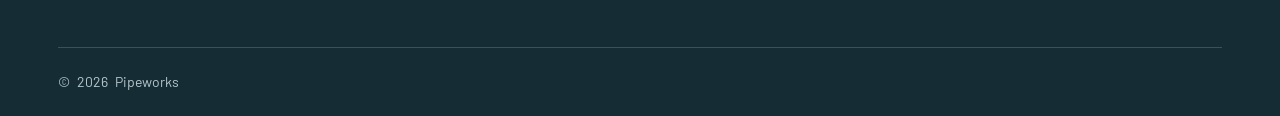
==== commit 4285350d: "Build a fuller photographic plumbing website" ====
--- a/index.html
+++ b/index.html
@@ -1,272 +1,78 @@
 <!doctype html>
 <html lang="en">
-  <head>
-    <meta charset="utf-8">
-    <meta name="viewport" content="width=device-width, initial-scale=1">
-    <meta name="theme-color" content="#172632">
-    <meta name="description" content="Plumbing repairs and installations in your area. Leaks, drains, bathroom fixtures and hot-water work from Pipeworks.">
-    <title>Pipeworks | Plumbing repairs and installations</title>
-    <link rel="preload" href="assets/fonts/barlow-400.woff2" as="font" type="font/woff2" crossorigin>
-    <link rel="preload" href="assets/fonts/barlow-condensed-800.woff2" as="font" type="font/woff2" crossorigin>
-    <link rel="stylesheet" href="styles.css">
-    <script src="site-config.js" defer></script>
-    <script src="script.js" defer></script>
-  </head>
-  <body>
-    <a class="skip-link" href="#main">Skip to content</a>
-    <div class="topline">
-      <div class="container topline__inner">
-        <span class="topline__note">REPAIRS / INSTALLS</span>
-        <span class="topline__area">Serving <span data-config="serviceArea" data-fallback="Add your service area"></span></span>
-      </div>
-    </div>
-
-    <header class="site-header">
-      <div class="container site-header__inner">
-        <a class="brand" href="#top" aria-label="Pipeworks home">
-          <span class="brand__mark" aria-hidden="true"><span></span><span></span><span></span></span>
-          <span class="brand__name" data-config="businessName" data-fallback="Your business name">Pipeworks</span>
-        </a>
-
-        <button class="menu-toggle" type="button" aria-expanded="false" aria-controls="primary-navigation">
-          <span class="menu-toggle__label">Menu</span>
-          <span class="menu-toggle__lines" aria-hidden="true"><span></span><span></span></span>
-        </button>
-
-        <nav class="site-nav" id="primary-navigation" aria-label="Main navigation">
-          <a href="#services">Services</a>
-          <a href="#approach">How it works</a>
-          <a href="#faqs">FAQs</a>
-          <a class="button button--small button--ink" href="#contact">Request service</a>
-        </nav>
-      </div>
-    </header>
-
-    <main id="main">
-      <section class="hero" id="top">
-        <div class="container hero__layout">
-          <div class="hero__copy">
-            <p class="eyebrow eyebrow--light"><span class="eyebrow__rule"></span> Plumbing / repairs / installs</p>
-            <h1>Need a<br>plumber?<br><em>Call us.</em></h1>
-            <p class="hero__lead">Leaks, drains, bathrooms and hot water in <span data-config="serviceArea" data-fallback="your area"></span>.</p>
-            <div class="hero__actions">
-              <a class="button button--orange" href="#contact">Request a callback</a>
-              <a class="text-link text-link--light" href="#services">Services</a>
-            </div>
-            <div class="hero__meta">
-              <span class="hero__meta-dot" aria-hidden="true"></span>
-              <span><span data-config="serviceArea" data-fallback="Your service area"></span> <span class="hero__meta-divider">/</span> <span data-config="hours" data-fallback="Add callout hours"></span></span>
-            </div>
-          </div>
-
-          <figure class="hero__photo">
-            <img src="assets/contemporary-bathroom.jpg" alt="A bright bathroom with a freestanding bathtub and chrome tap" fetchpriority="high" width="1500" height="1000">
-          </figure>
-        </div>
-      </section>
-
-      <section class="proof-rail" aria-label="Business details">
-        <div class="container proof-rail__grid">
-          <div class="proof-rail__item">
-            <span class="proof-rail__label">Where we work</span>
-            <strong data-config="serviceArea" data-fallback="Add your service area"></strong>
-          </div>
-          <div class="proof-rail__item">
-            <span class="proof-rail__label">Trade details</span>
-            <strong data-config="registration" data-fallback="Add license or registration"></strong>
-          </div>
-          <div class="proof-rail__item">
-            <span class="proof-rail__label">When to call</span>
-            <strong data-config="hours" data-fallback="Add business hours"></strong>
-          </div>
-        </div>
-      </section>
-
-      <section class="trust-ticker" aria-label="Customer groups Pipeworks works with">
-        <div class="trust-ticker__lead">
-          <span>Trusted by</span>
-          <button class="ticker-toggle" type="button" aria-pressed="false" aria-label="Pause trusted by ticker">Pause</button>
-        </div>
-        <div class="trust-ticker__viewport">
-          <div class="trust-ticker__track" aria-hidden="true">
-            <div class="trust-ticker__set">
-              <span>Homeowners</span><span>Property managers</span><span>Local businesses</span><span>Builders</span>
-            </div>
-            <div class="trust-ticker__set" aria-hidden="true">
-              <span>Homeowners</span><span>Property managers</span><span>Local businesses</span><span>Builders</span>
-            </div>
-          </div>
-          <span class="sr-only">Trusted by homeowners, property managers, local businesses and builders.</span>
-        </div>
-      </section>
-
-      <section class="services section-pad" id="services">
-        <div class="container">
-          <div class="section-heading">
-            <p class="section-index">01 / SERVICE LIST</p>
-            <h2>What we fix.</h2>
-          </div>
-
-          <div class="service-list">
-            <article class="service-row">
-              <span class="service-row__number">01</span>
-              <div class="service-row__main">
-                <h3>Leaks &amp; pipe repairs</h3>
-              </div>
-              <a class="service-row__link" href="#contact" aria-label="Request leak or pipe repair" data-service-choice="Leak or pipe repair">Request this job</a>
-            </article>
-            <article class="service-row">
-              <span class="service-row__number">02</span>
-              <div class="service-row__main">
-                <h3>Drains &amp; toilets</h3>
-              </div>
-              <a class="service-row__link" href="#contact" aria-label="Request drain or toilet work" data-service-choice="Drain or toilet">Request this job</a>
-            </article>
-            <article class="service-row">
-              <span class="service-row__number">03</span>
-              <div class="service-row__main">
-                <h3>Taps &amp; bathrooms</h3>
-              </div>
-              <a class="service-row__link" href="#contact" aria-label="Request tap or bathroom work" data-service-choice="Fixture or bathroom">Request this job</a>
-            </article>
-            <article class="service-row">
-              <span class="service-row__number">04</span>
-              <div class="service-row__main">
-                <h3>Hot water</h3>
-              </div>
-              <a class="service-row__link" href="#contact" aria-label="Request hot-water work" data-service-choice="Hot water">Request this job</a>
-            </article>
-          </div>
-        </div>
-      </section>
-
-      <section class="finish" id="approach">
-        <div class="finish__image">
-          <img src="assets/dark-bathroom.jpg" alt="A finished bathroom with a glass shower, dark vanity and black fixtures" loading="lazy" width="1500" height="1000">
-          <span class="finish__image-tag">TAPS / SHOWERS / BATHS</span>
-        </div>
-        <div class="finish__copy">
-          <p class="section-index section-index--light">02 / BATHROOMS</p>
-          <h2>Taps.<br>Showers.<br><em>Bathrooms.</em></h2>
-          <a class="text-link text-link--light" href="#contact" data-service-choice="Fixture or bathroom">Request bathroom work</a>
-        </div>
-      </section>
-
-      <section class="approach section-pad">
-        <div class="approach__texture" role="img" aria-label="Close-up of dark water pipes with droplets"></div>
-        <div class="container approach__content">
-          <p class="section-index section-index--light">03 / THE CALL</p>
-          <h2>Tell us.<br><em>We call back.</em></h2>
-          <div class="steps">
-            <article class="step">
-              <span class="step__number">01</span>
-              <h3>Choose a service</h3>
-            </article>
-            <article class="step">
-              <span class="step__number">02</span>
-              <h3>Leave your number</h3>
-            </article>
-            <article class="step">
-              <span class="step__number">03</span>
-              <h3>Set a time</h3>
-            </article>
-          </div>
-        </div>
-      </section>
-
-      <section class="faq section-pad" id="faqs">
-        <div class="container faq__layout">
-          <div class="faq__intro">
-            <p class="section-index">04 / QUESTIONS</p>
-            <h2>Before you call.</h2>
-          </div>
-          <div class="faq-list">
-            <details>
-              <summary>Which areas do you cover?</summary>
-              <p>We work in <span data-config="serviceArea" data-fallback="your service area"></span>.</p>
-            </details>
-            <details>
-              <summary>What should I tell you?</summary>
-              <p>Your location, a call-back number and what the water is doing.</p>
-            </details>
-            <details>
-              <summary>What can I book?</summary>
-              <p>Leaks and pipes, drains and toilets, bathroom fixtures, and hot-water work.</p>
-            </details>
-          </div>
-        </div>
-      </section>
-
-      <section class="contact section-pad" id="contact">
-        <div class="container contact__layout">
-          <div class="contact__copy">
-            <p class="section-index section-index--light">05 / CONTACT</p>
-            <h2>Tell us<br><em>what’s wrong.</em></h2>
-            <p>Choose a service and leave a number. We’ll call you back.</p>
-            <div class="contact__details">
-              <div>
-                <span class="contact__label">Call</span>
-                <a data-contact-phone href="#contact"><span data-config="phoneDisplay" data-fallback="Add your phone number"></span></a>
-              </div>
-              <div>
-                <span class="contact__label">Email</span>
-                <a data-contact-email href="#contact"><span data-config="emailAddress" data-fallback="Add your business email"></span></a>
-              </div>
-            </div>
-            <p class="contact__area">Working in <span data-config="serviceArea" data-fallback="your service area"></span></p>
-          </div>
-
-          <form class="contact-form" id="request-form">
-            <div class="contact-form__intro">
-              <span class="contact-form__step">YOUR DETAILS</span>
-              <p>Fields marked with an asterisk are required.</p>
-            </div>
-            <div class="form-grid">
-              <label>
-                <span>Your name <b>*</b></span>
-                <input name="name" autocomplete="name" required>
-              </label>
-              <label>
-                <span>Phone or email <b>*</b></span>
-                <input name="contact" autocomplete="email" required>
-              </label>
-              <label class="form-grid__wide">
-                <span>What do you need help with? <b>*</b></span>
-                <select name="service" id="service-select" required>
-                  <option value="" selected disabled>Choose a service</option>
-                  <option>Leak or pipe repair</option>
-                  <option>Drain or toilet</option>
-                  <option>Fixture or bathroom</option>
-                  <option>Hot water</option>
-                  <option>Something else</option>
-                </select>
-              </label>
-              <label class="form-grid__wide">
-                <span>A few details</span>
-                <textarea name="details" rows="3" placeholder="Where is the issue, and when did it start?"></textarea>
-              </label>
-            </div>
-            <button class="button button--orange contact-form__submit" type="submit">Continue by email</button>
-            <p class="form-status" id="form-status" role="status" aria-live="polite"></p>
-          </form>
-        </div>
-      </section>
-    </main>
-
-    <footer class="site-footer">
-      <div class="container site-footer__main">
-        <a class="brand brand--footer" href="#top" aria-label="Pipeworks home">
-          <span class="brand__mark" aria-hidden="true"><span></span><span></span><span></span></span>
-          <span class="brand__name" data-config="businessName" data-fallback="Your business name">Pipeworks</span>
-        </a>
-        <p>Repairs / installations / <span data-config="serviceArea" data-fallback="your service area"></span></p>
-        <a class="site-footer__top" href="#contact">Request service</a>
-      </div>
-      <div class="container site-footer__bottom">
-        <span>© <span id="current-year"></span> <span data-config="businessName" data-fallback="Your business name"></span></span>
-        <span data-config="phoneDisplay" data-fallback="Add your phone number" data-footer-phone></span>
-      </div>
-    </footer>
-    <div class="mobile-cta"><a class="button button--orange" href="#contact">Request a callback</a></div>
-  </body>
+<head>
+<meta charset="utf-8"><meta name="viewport" content="width=device-width, initial-scale=1"><meta name="theme-color" content="#152c35">
+<meta name="description" content="Pipeworks plumbing repairs, bathroom installations, drains and hot-water services. Request a service or plan your next bathroom job.">
+<title>Pipeworks | Plumbing repairs & bathroom installations</title>
+<link rel="preload" href="assets/fonts/barlow-400.woff2" as="font" type="font/woff2" crossorigin><link rel="preload" href="assets/fonts/barlow-700.woff2" as="font" type="font/woff2" crossorigin>
+<link rel="stylesheet" href="styles.css"><script src="site-config.js" defer></script><script src="script.js" defer></script>
+</head>
+<body>
+<a class="skip-link" href="#main">Skip to content</a>
+<div class="utility-bar"><div class="container utility-inner"><span>Residential & commercial plumbing</span><a href="#contact">Have a job in mind? Get in touch</a></div></div>
+<header class="site-header"><div class="container header-inner">
+<a class="brand" href="#top" aria-label="Pipeworks home"><img class="brand-mark" src="assets/pipeworks-mark.svg" width="42" height="42" alt=""><span><strong data-config="businessName" data-fallback="Pipeworks">Pipeworks</strong><small>Plumbing & installations</small></span></a>
+<button class="menu-toggle" type="button" aria-expanded="false" aria-controls="primary-navigation">Menu <span aria-hidden="true">☰</span></button>
+<nav class="site-nav" id="primary-navigation" aria-label="Main navigation"><a href="#services">Our services</a><a href="#bathrooms">Bathrooms</a><a href="#spaces">Kitchens & fixtures</a><a href="#faqs">Questions</a><a class="button button-small" href="#contact">Request service</a></nav>
+</div></header>
+<main id="main">
+<section class="hero" id="top">
+<img class="hero-background" src="assets/dark-bathroom.jpg" width="1500" height="1000" alt="A bright bathroom with a glass shower and black vanity" fetchpriority="high"><div class="hero-shade"></div>
+<div class="container hero-layout"><div class="hero-copy">
+<p class="kicker kicker-light">For the home you live in</p><h1>Plumbing repairs.<br>Bathroom upgrades.</h1>
+<p class="hero-lead">Leaks, blocked drains, new fixtures and hot water.<br>Tell us what needs attention.</p>
+<div class="hero-actions"><a class="button" href="#contact">Book a plumbing job</a><a class="hero-link" href="#services">See our services</a></div>
+</div>
+<a class="hero-inset" href="#spaces"><img src="assets/kitchen-sink.jpg" width="1500" height="1000" alt="A black kitchen tap running into a matching sink"><span>Kitchen & bathroom plumbing <span aria-hidden="true">↗</span></span></a>
+</div></section>
+<div class="container quick-links" aria-label="Choose a job">
+<a href="#contact" data-service-choice="Leak or pipe repair"><span class="quick-symbol" aria-hidden="true">+</span><div><strong>Something needs fixing?</strong><span>Request a repair</span></div></a>
+<a href="#bathrooms"><span class="quick-symbol" aria-hidden="true">+</span><div><strong>Planning a bathroom?</strong><span>See bathroom services</span></div></a>
+<a href="#contact" data-service-choice="Fixture or bathroom"><span class="quick-symbol" aria-hidden="true">+</span><div><strong>Replacing a fixture?</strong><span>Arrange an installation</span></div></a>
+</div>
+<section class="services section-space" id="services"><div class="container">
+<div class="section-heading"><div><p class="kicker">Our services</p><h2>What do you need<br>help with?</h2></div><a class="text-link" href="#contact">Ask about a job</a></div>
+<div class="service-grid">
+<a class="service-card" href="#contact" data-service-choice="Leak or pipe repair" aria-label="Request leak or pipe repair"><div class="service-image"><img src="assets/kitchen-sink.jpg" alt="Running water from a kitchen mixer tap" width="1500" height="1000" loading="lazy"></div><div class="service-title"><h3>Leaks & pipe repairs</h3><span>Request service <span aria-hidden="true">↗</span></span></div></a>
+<a class="service-card" href="#contact" data-service-choice="Drain or toilet" aria-label="Request drain or toilet work"><div class="service-image"><img src="assets/toilet-bathroom.jpg" alt="A bathroom toilet and washbasin" width="1200" height="990" loading="lazy"></div><div class="service-title"><h3>Drains & toilets</h3><span>Request service <span aria-hidden="true">↗</span></span></div></a>
+<a class="service-card" href="#contact" data-service-choice="Fixture or bathroom" aria-label="Request bathroom installation"><div class="service-image"><img src="assets/contemporary-bathroom.jpg" alt="A freestanding bath and chrome bath mixer" width="1500" height="1000" loading="lazy"></div><div class="service-title"><h3>Taps & bathrooms</h3><span>Request service <span aria-hidden="true">↗</span></span></div></a>
+<a class="service-card" href="#contact" data-service-choice="Hot water" aria-label="Request hot-water service"><div class="service-image"><img src="assets/running-shower.jpg" alt="Water flowing from a chrome shower head" width="1200" height="1800" loading="lazy"></div><div class="service-title"><h3>Hot water</h3><span>Request service <span aria-hidden="true">↗</span></span></div></a>
+</div></div></section>
+<section class="bathrooms section-space" id="bathrooms"><div class="container bathroom-layout">
+<div class="bathroom-collage"><img class="bathroom-main" src="assets/contemporary-bathroom.jpg" alt="A white bath against textured stone walls" width="1500" height="1000" loading="lazy"><img class="bathroom-detail" src="assets/running-shower.jpg" alt="A shower head in use" width="1200" height="1800" loading="lazy"><span class="photo-label">Bathrooms, baths & showers</span></div>
+<div class="bathroom-copy"><p class="kicker">Bathroom plumbing</p><h2>A new bathroom starts with the plumbing.</h2><div class="fixture-list"><span>Taps & mixers</span><span>Baths & showers</span><span>Toilets & basins</span><span>New installations</span></div><a class="button" href="#contact" data-service-choice="Fixture or bathroom">Plan your bathroom job</a></div>
+</div></section>
+<section class="spaces section-space" id="spaces"><div class="container">
+<div class="section-heading"><div><p class="kicker">Kitchens, bathrooms & fixtures</p><h2>The rooms you use<br>every day.</h2></div><a class="text-link" href="#contact" data-service-choice="Fixture or bathroom">Arrange a fixture installation</a></div>
+<div class="space-gallery">
+<figure class="space-wide"><img src="assets/kitchen-sink.jpg" alt="Kitchen sink and black mixer tap beside a window" width="1500" height="1000" loading="lazy"><figcaption>Kitchen taps & sinks</figcaption></figure>
+<figure class="space-tall"><img src="assets/faucet-detail.jpg" alt="An antique-style basin tap and mirror" width="1200" height="800" loading="lazy"><figcaption>Basin & tap fittings</figcaption></figure>
+<figure class="space-bottom"><img src="assets/dark-bathroom.jpg" alt="A glass shower and double bathroom vanity" width="1500" height="1000" loading="lazy"><figcaption>Shower & bathroom fittings</figcaption></figure>
+</div></div></section>
+<section class="service-banner"><div class="container banner-layout"><div><p class="kicker kicker-light">Repairs or a new installation</p><h2>Let’s get the job booked.</h2></div><a class="button" href="#contact">Request a callback</a></div></section>
+<section class="faq section-space" id="faqs"><div class="container faq-layout">
+<div><p class="kicker">Before you book</p><h2>A few common<br>questions.</h2><img class="faq-photo" src="assets/toilet-bathroom.jpg" alt="A basin and toilet in a finished bathroom" width="1200" height="990" loading="lazy"></div>
+<div class="faq-list">
+<details><summary>What jobs can I request?</summary><p>Leak and pipe repairs, drains and toilets, taps and bathroom fittings, and hot-water work.</p></details>
+<details><summary>What details should I send?</summary><p>The property location, your contact number and a short description of the problem or installation.</p></details>
+<details><summary>Can I ask about a bathroom renovation?</summary><p>Yes. Choose “Fixture or bathroom” in the request form and tell us what you are planning.</p></details>
+<details><summary>How do I arrange a visit?</summary><p>Send a service request below. The job details and timing can be discussed when you get in touch.</p></details>
+</div></div></section>
+<section class="contact section-space" id="contact"><div class="container contact-layout">
+<div class="contact-copy"><p class="kicker">Get in touch</p><h2>Tell us about<br>the job.</h2><p>A repair, a replacement or a room you’re renovating.</p>
+<div class="contact__details"><div><span class="contact-label">Phone</span><a data-contact-phone href="#contact"><span data-config="phoneDisplay" data-fallback=""></span></a></div><div><span class="contact-label">Email</span><a data-contact-email href="#contact"><span data-config="emailAddress" data-fallback=""></span></a></div></div>
+<img class="contact-photo" src="assets/kitchen-sink.jpg" alt="Water flowing into a kitchen sink" width="1500" height="1000" loading="lazy"></div>
+<form class="contact-form" id="request-form"><h3>Request a service</h3><div class="form-grid">
+<label><span>Your name *</span><input name="name" autocomplete="name" required></label><label><span>Phone or email *</span><input name="contact" required></label>
+<label class="form-wide"><span>What do you need? *</span><select name="service" id="service-select" required><option value="" selected disabled>Choose a service</option><option>Leak or pipe repair</option><option>Drain or toilet</option><option>Fixture or bathroom</option><option>Hot water</option><option>Something else</option></select></label>
+<label class="form-wide"><span>Job details</span><textarea name="details" rows="4" placeholder="Where is the property, and what needs attention?"></textarea></label>
+</div><button class="button contact-submit" type="submit">Continue by email</button><p class="form-status" id="form-status" role="status" aria-live="polite"></p></form>
+</div></section>
+</main>
+<footer class="site-footer"><div class="container footer-layout">
+<div><a class="brand brand-footer" href="#top"><img class="brand-mark" src="assets/pipeworks-mark.svg" width="42" height="42" alt=""><span><strong data-config="businessName" data-fallback="Pipeworks">Pipeworks</strong><small>Plumbing & installations</small></span></a></div>
+<div class="footer-links"><strong>Services</strong><a href="#contact" data-service-choice="Leak or pipe repair">Leaks & repairs</a><a href="#contact" data-service-choice="Drain or toilet">Drains & toilets</a><a href="#bathrooms">Bathrooms & fixtures</a><a href="#contact" data-service-choice="Hot water">Hot water</a></div>
+<div class="footer-links"><strong>Get in touch</strong><a href="#contact">Request service</a><a href="#faqs">Common questions</a><a href="#top">Back to top</a><span data-config="phoneDisplay" data-fallback="" data-footer-phone></span></div>
+</div><div class="container footer-bottom">© <span id="current-year"></span> <span data-config="businessName" data-fallback="Pipeworks"></span></div></footer>
+</body>
 </html>
--- a/styles.css
+++ b/styles.css
@@ -1,1554 +1,245 @@
-@font-face {
-  font-family: "Barlow";
-  src: url("assets/fonts/barlow-400.woff2") format("woff2");
-  font-style: normal;
-  font-weight: 400;
-  font-display: swap;
-}
-
-@font-face {
-  font-family: "Barlow";
-  src: url("assets/fonts/barlow-500.woff2") format("woff2");
-  font-style: normal;
-  font-weight: 500;
-  font-display: swap;
-}
-
-@font-face {
-  font-family: "Barlow";
-  src: url("assets/fonts/barlow-600.woff2") format("woff2");
-  font-style: normal;
-  font-weight: 600;
-  font-display: swap;
-}
-
-@font-face {
-  font-family: "Barlow";
-  src: url("assets/fonts/barlow-700.woff2") format("woff2");
-  font-style: normal;
-  font-weight: 700;
-  font-display: swap;
-}
-
-@font-face {
-  font-family: "Barlow Condensed";
-  src: url("assets/fonts/barlow-condensed-600.woff2") format("woff2");
-  font-style: normal;
-  font-weight: 600;
-  font-display: swap;
-}
-
-@font-face {
-  font-family: "Barlow Condensed";
-  src: url("assets/fonts/barlow-condensed-700.woff2") format("woff2");
-  font-style: normal;
-  font-weight: 700;
-  font-display: swap;
-}
-
-@font-face {
-  font-family: "Barlow Condensed";
-  src: url("assets/fonts/barlow-condensed-800.woff2") format("woff2");
-  font-style: normal;
-  font-weight: 800;
-  font-display: swap;
-}
-
-:root {
-  color-scheme: light;
-  --ink: oklch(0.24 0.035 247);
-  --ink-soft: oklch(0.32 0.035 247);
-  --paper: oklch(0.975 0.016 91);
-  --paper-deep: oklch(0.94 0.024 89);
-  --white: oklch(0.995 0.004 92);
-  --muted: oklch(0.48 0.025 248);
-  --line: oklch(0.84 0.021 90);
-  --orange: oklch(0.73 0.19 49);
-  --orange-dark: oklch(0.51 0.16 39);
-  --blue: oklch(0.54 0.19 255);
-  --page-width: 1240px;
-  --gutter: clamp(1.25rem, 5vw, 4.25rem);
-  --space-section: clamp(5rem, 9vw, 9rem);
-  --font-body: "Barlow", "Arial", sans-serif;
-  --font-display: "Barlow Condensed", "Arial Narrow", sans-serif;
-  font-family: var(--font-body);
-  font-synthesis: none;
-  text-rendering: optimizeLegibility;
-  scroll-behavior: smooth;
-}
-
-* {
-  box-sizing: border-box;
-}
-
-html {
-  scroll-padding-top: 6rem;
-}
-
-body {
-  margin: 0;
-  color: var(--ink);
-  background: var(--paper);
-  font-size: 1.0625rem;
-  line-height: 1.55;
-}
-
-img {
-  display: block;
-  max-width: 100%;
-}
-
-a {
-  color: inherit;
-}
-
-button,
-input,
-select,
-textarea {
-  font: inherit;
-}
-
-button,
-a,
-summary {
-  -webkit-tap-highlight-color: transparent;
-}
-
-:focus-visible {
-  outline: 3px solid var(--blue);
-  outline-offset: 4px;
-}
-
-.container {
-  width: min(100% - var(--gutter) * 2, var(--page-width));
-  margin-inline: auto;
-}
-
-.skip-link {
-  position: fixed;
-  z-index: 20;
-  top: 0.75rem;
-  left: 0.75rem;
-  transform: translateY(-160%);
-  padding: 0.75rem 1rem;
-  color: var(--white);
-  background: var(--ink);
-  text-decoration: none;
-}
-
-.skip-link:focus {
-  transform: translateY(0);
-}
-
-.topline {
-  color: var(--paper);
-  background: var(--blue);
-  font-size: 0.875rem;
-  letter-spacing: 0.01em;
-}
-
-.topline__inner {
-  display: flex;
-  min-height: 2.75rem;
-  align-items: center;
-  justify-content: space-between;
-  gap: 1rem;
-}
-
-.topline__note {
-  color: var(--paper);
-  font-family: var(--font-display);
-  font-size: 1rem;
-  font-weight: 700;
-  letter-spacing: 0.08em;
-  text-transform: uppercase;
-}
-
-.topline__area {
-  color: oklch(0.95 0.014 91);
-}
-
-.topline__area span {
-  color: var(--orange);
-  font-weight: 700;
-}
-
-.site-header {
-  position: sticky;
-  z-index: 10;
-  top: 0;
-  background: color-mix(in oklch, var(--paper) 94%, transparent);
-  backdrop-filter: blur(16px);
-  border-bottom: 1px solid color-mix(in oklch, var(--line) 70%, transparent);
-}
-
-.site-header__inner {
-  display: flex;
-  min-height: 5rem;
-  align-items: center;
-  justify-content: space-between;
-  gap: 2rem;
-}
-
-.brand {
-  display: inline-flex;
-  align-items: center;
-  gap: 0.8rem;
-  color: var(--ink);
-  text-decoration: none;
-}
-
-.brand__mark {
-  position: relative;
-  display: block;
-  width: 2.25rem;
-  height: 2.25rem;
-  flex: 0 0 auto;
-}
-
-.brand__mark span:first-child {
-  position: absolute;
-  top: 0.12rem;
-  left: 0.28rem;
-  width: 0.72rem;
-  height: 1.58rem;
-  border-radius: 0.36rem 0.36rem 0 0;
-  background: var(--orange);
-}
-
-.brand__mark span:nth-child(2) {
-  position: absolute;
-  top: 1rem;
-  left: 0.28rem;
-  width: 1.72rem;
-  height: 0.72rem;
-  border-radius: 0 0.36rem 0.36rem 0.36rem;
-  background: var(--orange);
-}
-
-.brand__mark span:nth-child(3) {
-  position: absolute;
-  top: 0.89rem;
-  left: 0.82rem;
-  width: 0.14rem;
-  height: 0.95rem;
-  border-radius: 0.08rem;
-  background: var(--ink);
-}
-
-.brand__mark::before {
-  position: absolute;
-  z-index: 2;
-  top: 0.01rem;
-  left: 0.2rem;
-  width: 0.88rem;
-  height: 0.34rem;
-  border: 2px solid var(--ink);
-  border-radius: 50%;
-  background: var(--paper);
-  content: "";
-}
-
-.brand__mark::after {
-  position: absolute;
-  z-index: 2;
-  top: 0.98rem;
-  right: 0.01rem;
-  width: 0.38rem;
-  height: 0.72rem;
-  border: 2px solid var(--ink);
-  border-radius: 0 0.18rem 0.18rem 0;
-  background: var(--orange);
-  content: "";
-}
-
-.brand__name {
-  font-family: var(--font-display);
-  font-size: 2rem;
-  font-weight: 800;
-  letter-spacing: 0.02em;
-  line-height: 1;
-  text-transform: uppercase;
-}
-
-.site-nav {
-  display: flex;
-  align-items: center;
-  gap: clamp(1.25rem, 2.5vw, 2.5rem);
-  font-size: 0.96rem;
-  font-weight: 600;
-}
-
-.site-nav > a:not(.button) {
-  text-decoration: none;
-  transition: color 180ms ease;
-}
-
-.site-nav > a:not(.button):hover {
-  color: var(--orange-dark);
-}
-
-.menu-toggle {
-  display: none;
-  align-items: center;
-  gap: 0.7rem;
-  padding: 0.7rem 0;
-  border: 0;
-  color: var(--ink);
-  background: transparent;
-  font-weight: 700;
-}
-
-.menu-toggle__lines {
-  display: grid;
-  width: 1.4rem;
-  gap: 0.34rem;
-}
-
-.menu-toggle__lines span {
-  height: 2px;
-  background: currentColor;
-  transition: transform 180ms ease;
-}
-
-.menu-toggle[aria-expanded="true"] .menu-toggle__lines span:first-child {
-  transform: translateY(3px) rotate(45deg);
-}
-
-.menu-toggle[aria-expanded="true"] .menu-toggle__lines span:last-child {
-  transform: translateY(-3px) rotate(-45deg);
-}
-
-.button {
-  display: inline-flex;
-  min-height: 3.25rem;
-  align-items: center;
-  justify-content: center;
-  padding: 0.78rem 1.35rem;
-  border: 1px solid transparent;
-  border-radius: 0;
-  font-size: 0.98rem;
-  font-weight: 700;
-  line-height: 1.1;
-  text-align: center;
-  text-decoration: none;
-  transition: color 180ms ease, background-color 180ms ease, border-color 180ms ease;
-}
-
-.button--small {
-  min-height: 2.85rem;
-  padding-inline: 1.1rem;
-  font-size: 0.91rem;
-}
-
-.button--orange {
-  color: var(--ink);
-  background: var(--orange);
-}
-
-.button--orange:hover {
-  background: oklch(0.74 0.17 49);
-}
-
-.button--ink {
-  color: var(--paper);
-  background: var(--ink);
-}
-
-.button--ink:hover {
-  background: var(--ink-soft);
-}
-
-.hero {
-  overflow: hidden;
-  color: var(--paper);
-  background: var(--ink);
-}
-
-.hero__layout {
-  display: grid;
-  min-height: min(45rem, calc(100svh - 7.75rem));
-  grid-template-columns: 0.86fr 1.14fr;
-  align-items: stretch;
-}
-
-.hero__copy {
-  display: flex;
-  flex-direction: column;
-  align-items: flex-start;
-  justify-content: center;
-  padding-block: clamp(4rem, 8vw, 7rem);
-}
-
-.eyebrow {
-  display: flex;
-  align-items: center;
-  gap: 0.7rem;
-  margin: 0 0 1.4rem;
-  color: var(--orange-dark);
-  font-size: 0.79rem;
-  font-weight: 700;
-  letter-spacing: 0.12em;
-  line-height: 1.25;
-  text-transform: uppercase;
-}
-
-.eyebrow--light {
-  color: oklch(0.85 0.11 52);
-}
-
-.eyebrow__rule {
-  width: 1.8rem;
-  height: 2px;
-  flex: 0 0 auto;
-  background: currentColor;
-}
-
-h1,
-h2,
-h3,
-p {
-  margin-top: 0;
-}
-
-h1,
-h2 {
-  font-family: var(--font-display);
-  font-weight: 800;
-  letter-spacing: -0.025em;
-  text-wrap: balance;
-}
-
-h1 {
-  max-width: 12ch;
-  margin-bottom: 1.35rem;
-  font-size: clamp(4.4rem, 7.3vw, 5.25rem);
-  line-height: 0.91;
-  text-transform: uppercase;
-}
-
-h1 em,
-h2 em {
-  color: var(--orange);
-  font-style: normal;
-}
-
-.hero__lead {
-  max-width: 33rem;
-  margin-bottom: 2rem;
-  color: oklch(0.87 0.015 242);
-  font-size: clamp(1.1rem, 1.7vw, 1.25rem);
-  line-height: 1.55;
-}
-
-.hero__actions {
-  display: flex;
-  flex-wrap: wrap;
-  align-items: center;
-  gap: 1.5rem;
-}
-
-.text-link {
-  display: inline-flex;
-  min-height: 2.75rem;
-  align-items: center;
-  color: var(--ink);
-  font-weight: 700;
-  text-decoration-color: color-mix(in oklch, currentColor 48%, transparent);
-  text-underline-offset: 0.28em;
-  transition: color 180ms ease, text-decoration-color 180ms ease;
-}
-
-.text-link:hover {
-  color: var(--orange-dark);
-  text-decoration-color: currentColor;
-}
-
-.text-link--light {
-  color: var(--paper);
-  text-decoration-color: oklch(0.65 0.02 240);
-}
-
-.text-link--light:hover {
-  color: oklch(0.87 0.12 51);
-}
-
-.hero__meta {
-  display: flex;
-  align-items: center;
-  gap: 0.65rem;
-  margin-top: clamp(2.5rem, 5vw, 4rem);
-  color: oklch(0.8 0.02 240);
-  font-size: 0.88rem;
-}
-
-.hero__meta-dot {
-  width: 0.5rem;
-  height: 0.5rem;
-  border-radius: 50%;
-  background: var(--orange);
-}
-
-.hero__meta-divider {
-  padding-inline: 0.4rem;
-  color: var(--orange);
-}
-
-.hero__photo {
-  position: relative;
-  min-height: 100%;
-  margin: 0 0 0 3rem;
-  overflow: hidden;
-  background: var(--ink-soft);
-}
-
-.hero__photo::after {
-  position: absolute;
-  inset: 0;
-  background: linear-gradient(180deg, transparent 42%, oklch(0.18 0.028 246 / 75%) 100%);
-  content: "";
-}
-
-.hero__photo img {
-  width: 100%;
-  height: 100%;
-  min-height: min(45rem, calc(100svh - 7.75rem));
-  object-fit: cover;
-  object-position: 50% 100%;
-  filter: saturate(0.85) contrast(1.03);
-  animation: hero-drift 22s ease-in-out infinite alternate;
-  transform-origin: center;
-}
-
-@keyframes hero-drift {
-  from { transform: scale(1.02); }
-  to { transform: scale(1.08); }
-}
-
-.proof-rail {
-  color: var(--ink);
-  background: var(--orange);
-}
-
-.proof-rail__grid {
-  display: grid;
-  min-height: 7.5rem;
-  grid-template-columns: repeat(3, minmax(0, 1fr));
-  align-items: center;
-  gap: clamp(1rem, 3vw, 2.5rem);
-}
-
-.proof-rail__item {
-  display: grid;
-  gap: 0.22rem;
-  padding-block: 1.4rem;
-  border-right: 1px solid oklch(0.34 0.07 47 / 30%);
-}
-
-.proof-rail__item:last-of-type {
-  border-right: 0;
-}
-
-.proof-rail__label,
-.contact__label {
-  color: oklch(0.35 0.055 45);
-  font-size: 0.82rem;
-  font-weight: 700;
-  letter-spacing: 0.08em;
-  text-transform: uppercase;
-}
-
-.proof-rail__item strong {
-  font-size: 1.05rem;
-  font-weight: 700;
-}
-
-.trust-ticker {
-  display: grid;
-  grid-template-columns: max-content minmax(0, 1fr);
-  color: var(--paper);
-  background: var(--blue);
-  border-bottom: 4px solid var(--ink);
-}
-
-.trust-ticker__lead {
-  display: flex;
-  min-width: 12rem;
-  align-items: center;
-  justify-content: space-between;
-  gap: 1rem;
-  padding: 0.9rem var(--gutter);
-  color: var(--ink);
-  background: var(--orange);
-  font-family: var(--font-display);
-  font-size: 1.7rem;
-  font-weight: 800;
-  line-height: 1;
-  text-transform: uppercase;
-}
-
-.ticker-toggle {
-  min-width: 3.2rem;
-  min-height: 2rem;
-  padding: 0.35rem 0.5rem;
-  border: 1px solid currentColor;
-  border-radius: 0;
-  color: var(--ink);
-  background: transparent;
-  font-family: var(--font-body);
-  font-size: 0.75rem;
-  font-weight: 700;
-  cursor: pointer;
-}
-
-.ticker-toggle:hover {
-  color: var(--paper);
-  background: var(--ink);
-}
-
-.trust-ticker__viewport {
-  min-width: 0;
-  overflow: hidden;
-  align-content: center;
-  padding-block: 0.9rem;
-}
-
-.trust-ticker__track {
-  display: flex;
-  width: max-content;
-  animation: ticker-move 30s linear infinite;
-  will-change: transform;
-}
-
-.trust-ticker__set {
-  display: flex;
-  flex: 0 0 auto;
-  align-items: center;
-  gap: clamp(1.8rem, 4vw, 4rem);
-  padding-inline: clamp(1.8rem, 4vw, 4rem);
-}
-
-.trust-ticker__set span {
-  display: inline-flex;
-  align-items: center;
-  gap: clamp(1.8rem, 4vw, 4rem);
-  color: var(--paper);
-  font-family: var(--font-display);
-  font-size: clamp(1.55rem, 3.2vw, 2.4rem);
-  font-weight: 700;
-  line-height: 1;
-  text-transform: uppercase;
-  white-space: nowrap;
-}
-
-.trust-ticker__set span::after {
-  width: 0.62rem;
-  height: 0.62rem;
-  flex: 0 0 auto;
-  background: var(--orange);
-  content: "";
-  transform: rotate(45deg);
-}
-
-.trust-ticker.is-paused .trust-ticker__track {
-  animation-play-state: paused;
-}
-
-.sr-only {
-  position: absolute;
-  width: 1px;
-  height: 1px;
-  padding: 0;
-  margin: -1px;
-  overflow: hidden;
-  clip: rect(0, 0, 0, 0);
-  white-space: nowrap;
-  border: 0;
-}
-
-@keyframes ticker-move {
-  to { transform: translateX(-50%); }
-}
-
-.section-pad {
-  padding-block: var(--space-section);
-}
-
-.services {
-  background: var(--paper);
-}
-
-.section-heading {
-  margin-bottom: clamp(2rem, 4vw, 3.5rem);
-}
-
-.section-index {
-  margin-bottom: 1rem;
-  color: var(--orange-dark);
-  font-size: 0.84rem;
-  font-weight: 700;
-  letter-spacing: 0.08em;
-  text-transform: uppercase;
-}
-
-.section-index--light {
-  color: var(--orange);
-}
-
-h2 {
-  margin-bottom: 0;
-  font-size: clamp(4rem, 7vw, 6rem);
-  line-height: 0.9;
-  text-transform: uppercase;
-}
-
-.service-list {
-  border-top: 1px solid var(--line);
-}
-
-.service-row {
-  display: grid;
-  grid-template-columns: 3rem minmax(0, 1fr) max-content;
-  align-items: center;
-  gap: clamp(1rem, 3vw, 2.75rem);
-  padding: 1.35rem 0;
-  border-bottom: 2px solid var(--line);
-}
-
-.service-row__number {
-  align-self: start;
-  padding-top: 0.15rem;
-  color: var(--orange-dark);
-  font-size: 0.95rem;
-  font-weight: 700;
-  letter-spacing: 0.07em;
-}
-
-.service-row__main h3 {
-  margin: 0;
-  font-family: var(--font-display);
-  font-size: clamp(2rem, 4vw, 3.2rem);
-  font-weight: 800;
-  letter-spacing: -0.018em;
-  line-height: 0.98;
-  text-transform: uppercase;
-  transition: color 180ms cubic-bezier(0.23, 1, 0.32, 1), transform 180ms cubic-bezier(0.23, 1, 0.32, 1);
-}
-
-.service-row__link {
-  display: inline-flex;
-  min-height: 2.75rem;
-  align-items: center;
-  padding: 0.55rem 0.8rem;
-  border: 1px solid var(--line);
-  align-content: center;
-  color: var(--ink);
-  font-size: 0.83rem;
-  font-weight: 700;
-  letter-spacing: 0.035em;
-  text-decoration: none;
-  text-transform: uppercase;
-  transition: color 160ms ease, background-color 160ms ease, border-color 160ms ease;
-}
-
-.service-row__link:hover {
-  border-color: var(--orange);
-  background: var(--orange);
-}
-
-@media (hover: hover) and (pointer: fine) {
-  .service-row:hover .service-row__main h3 {
-    color: var(--blue);
-    transform: translateX(0.35rem);
-  }
-}
-
-.finish {
-  display: grid;
-  min-height: 45rem;
-  grid-template-columns: 1.05fr 0.95fr;
-  color: var(--paper);
-  background: var(--blue);
-}
-
-.finish__image {
-  position: relative;
-  min-height: 34rem;
-  overflow: hidden;
-}
-
-.finish__image::after {
-  position: absolute;
-  inset: 0;
-  background: linear-gradient(0deg, oklch(0.16 0.03 246 / 45%), transparent 52%);
-  content: "";
-}
-
-.finish__image img {
-  width: 100%;
-  height: 100%;
-  min-height: 45rem;
-  object-fit: cover;
-  object-position: center;
-}
-
-.finish__image-tag {
-  position: absolute;
-  z-index: 1;
-  bottom: 2rem;
-  left: var(--gutter);
-  padding: 0.65rem 0.85rem;
-  color: var(--ink);
-  background: var(--orange);
-  font-size: 0.8rem;
-  font-weight: 700;
-  letter-spacing: 0.045em;
-  text-transform: uppercase;
-}
-
-.finish__copy {
-  display: flex;
-  flex-direction: column;
-  align-items: flex-start;
-  justify-content: center;
-  padding: clamp(3.5rem, 7vw, 7rem) clamp(2rem, 6vw, 6.5rem);
-  background: var(--blue);
-}
-
-.finish__copy h2 {
-  margin-bottom: 2rem;
-  font-size: clamp(4rem, 6.5vw, 5.8rem);
-}
-
-.finish__copy .text-link {
-  margin-top: 0.6rem;
-}
-
-.approach {
-  position: relative;
-  overflow: hidden;
-  color: var(--paper);
-  background: oklch(0.19 0.03 245);
-}
-
-.approach__texture {
-  position: absolute;
-  inset: 0 0 0 auto;
-  width: min(39%, 36rem);
-  background:
-    linear-gradient(90deg, oklch(0.19 0.03 245) 0%, oklch(0.19 0.03 245 / 55%) 32%, oklch(0.19 0.03 245 / 22%) 100%),
-    linear-gradient(0deg, oklch(0.19 0.03 245 / 50%), oklch(0.19 0.03 245 / 24%)),
-    url("assets/water-pipes.jpg") center / cover no-repeat;
-  opacity: 0.68;
-}
-
-.approach__content {
-  position: relative;
-  z-index: 1;
-}
-
-.approach h2 {
-  margin-bottom: clamp(2.5rem, 5vw, 4rem);
-}
-
-.steps {
-  display: grid;
-  grid-template-columns: repeat(3, minmax(0, 1fr));
-  gap: clamp(1.5rem, 5vw, 5rem);
-}
-
-.step {
-  max-width: 20rem;
-  padding-top: 0.9rem;
-  border-top: 2px solid var(--orange);
-}
-
-.step__number {
-  display: inline-block;
-  margin-bottom: 1.1rem;
-  color: var(--orange);
-  font-family: var(--font-display);
-  font-size: 1.8rem;
-  font-weight: 800;
-}
-
-.step h3 {
-  margin: 0;
-  font-family: var(--font-display);
-  font-size: clamp(1.8rem, 3vw, 2.5rem);
-  font-weight: 800;
-  line-height: 1.08;
-}
-
-.faq {
-  background: var(--paper-deep);
-}
-
-.faq__layout {
-  display: grid;
-  grid-template-columns: 0.78fr 1.22fr;
-  gap: clamp(2rem, 8vw, 8rem);
-}
-
-.faq-list {
-  border-top: 1px solid var(--line);
-}
-
-.faq-list details {
-  padding: 1.35rem 0;
-  border-bottom: 1px solid var(--line);
-}
-
-.faq-list summary {
-  position: relative;
-  padding-right: 2.5rem;
-  font-family: var(--font-display);
-  font-size: clamp(1.4rem, 2.5vw, 1.9rem);
-  font-weight: 700;
-  line-height: 1.15;
-  list-style: none;
-  cursor: pointer;
-}
-
-.faq-list summary::-webkit-details-marker {
-  display: none;
-}
-
-.faq-list summary::after {
-  position: absolute;
-  top: 0;
-  right: 0;
-  color: var(--orange-dark);
-  content: "+";
-  font-family: var(--font-body);
-  font-size: 1.6rem;
-  font-weight: 500;
-}
-
-.faq-list details[open] summary::after {
-  content: "−";
-}
-
-.faq-list details p {
-  max-width: 43rem;
-  margin: 0.9rem 2rem 0 0;
-  color: var(--ink-soft);
-}
-
-.contact {
-  color: var(--paper);
-  background: var(--ink);
-}
-
-.contact__layout {
-  display: grid;
-  grid-template-columns: 0.85fr 1.15fr;
-  align-items: start;
-  gap: clamp(2rem, 7vw, 7rem);
-}
-
-.contact__copy h2 {
-  margin-bottom: 1.5rem;
-}
-
-.contact__copy > p:not(.section-index) {
-  max-width: 30rem;
-  color: oklch(0.85 0.015 245);
-  font-size: 1.08rem;
-}
-
-.contact__details {
-  display: grid;
-  gap: 1rem;
-  margin-top: 3rem;
-}
-
-.contact__details > div {
-  display: grid;
-  gap: 0.1rem;
-}
-
-.contact__label {
-  color: oklch(0.8 0.06 49);
-}
-
-.contact__details a {
-  width: fit-content;
-  min-height: 2.1rem;
-  align-content: center;
-  color: var(--paper);
-  font-weight: 600;
-  text-decoration-color: oklch(0.65 0.02 240);
-  text-underline-offset: 0.26em;
-}
-
-.contact__area {
-  margin-top: 1.5rem;
-  color: oklch(0.77 0.02 242);
-  font-size: 0.92rem;
-}
-
-.contact-form {
-  padding: clamp(1.5rem, 4vw, 3rem);
-  color: var(--ink);
-  background: var(--paper);
-}
-
-.contact-form__intro {
-  display: flex;
-  align-items: baseline;
-  justify-content: space-between;
-  gap: 1rem;
-  margin-bottom: 1.75rem;
-  padding-bottom: 1rem;
-  border-bottom: 1px solid var(--line);
-}
-
-.contact-form__intro p {
-  margin-bottom: 0;
-  color: var(--muted);
-  font-size: 0.86rem;
-}
-
-.contact-form__step {
-  color: var(--orange-dark);
-  font-size: 0.77rem;
-  font-weight: 700;
-  letter-spacing: 0.12em;
-}
-
-.form-grid {
-  display: grid;
-  grid-template-columns: repeat(2, minmax(0, 1fr));
-  gap: 1.25rem 1rem;
-}
-
-.form-grid label {
-  display: grid;
-  gap: 0.5rem;
-  font-size: 0.95rem;
-  font-weight: 600;
-}
-
-.form-grid label b {
-  color: var(--orange-dark);
-}
-
-.form-grid__wide {
-  grid-column: 1 / -1;
-}
-
-.form-grid input,
-.form-grid select,
-.form-grid textarea {
-  width: 100%;
-  min-height: 3rem;
-  padding: 0.75rem 0.85rem;
-  border: 1px solid oklch(0.79 0.02 90);
-  border-radius: 0;
-  color: var(--ink);
-  background: var(--white);
-}
-
-.form-grid textarea {
-  min-height: 6.5rem;
-  resize: vertical;
-}
-
-.form-grid input::placeholder,
-.form-grid textarea::placeholder {
-  color: oklch(0.45 0.025 247);
-  opacity: 1;
-}
-
-.contact-form__submit {
-  min-width: 11rem;
-  margin-top: 1.4rem;
-  border: 0;
-  cursor: pointer;
-}
-
-.form-status {
-  min-height: 1.5rem;
-  margin: 0.8rem 0 0;
-  color: var(--ink-soft);
-  font-size: 0.89rem;
-}
-
-.site-footer {
-  color: var(--paper);
-  background: oklch(0.18 0.03 245);
-}
-
-.site-footer__main {
-  display: grid;
-  min-height: 7rem;
-  grid-template-columns: 1fr 1fr max-content;
-  align-items: center;
-  gap: 1.5rem;
-  border-bottom: 1px solid oklch(0.52 0.025 245 / 50%);
-}
-
-.brand--footer {
-  color: var(--paper);
-}
-
-.brand--footer .brand__mark {
-  color: var(--paper);
-}
-
-.brand--footer .brand__mark::before {
-  border-color: var(--paper);
-  background: oklch(0.18 0.03 245);
-}
-
-.brand--footer .brand__mark::after {
-  border-color: oklch(0.18 0.03 245);
-}
-
-.brand--footer .brand__mark span:nth-child(3) {
-  background: oklch(0.18 0.03 245);
-}
-
-.site-footer__main p {
-  margin: 0;
-  color: oklch(0.8 0.015 245);
-  font-size: 0.95rem;
-}
-
-.site-footer__top {
-  min-height: 2.75rem;
-  align-content: center;
-  color: var(--paper);
-  font-size: 0.92rem;
-  font-weight: 600;
-  text-decoration-color: oklch(0.65 0.02 240);
-  text-underline-offset: 0.26em;
-}
-
-.site-footer__bottom {
-  display: flex;
-  min-height: 4.5rem;
-  align-items: center;
-  justify-content: space-between;
-  gap: 1rem;
-  color: oklch(0.74 0.02 245);
-  font-size: 0.84rem;
-}
-
-.site-footer__bottom span:last-child {
-  text-align: right;
-}
-
-.mobile-cta {
-  display: none;
-}
-
-@media (max-width: 900px) {
-  :root {
-    --gutter: clamp(1.25rem, 4vw, 2.25rem);
-  }
-
-  .hero__layout {
-    min-height: 40rem;
-    grid-template-columns: 0.9fr 1.1fr;
-  }
-
-  h1 {
-    font-size: clamp(4rem, 7vw, 5rem);
-  }
-
-  .hero__photo {
-    margin-left: 1rem;
-  }
-
-  .proof-rail__grid {
-    grid-template-columns: repeat(3, minmax(0, 1fr));
-    gap: 1rem;
-    padding-block: 0.6rem;
-  }
-
-  .trust-ticker__lead {
-    min-width: 10.5rem;
-  }
-
-  .finish {
-    min-height: auto;
-  }
-
-  .finish__image,
-  .finish__image img {
-    min-height: 42rem;
-  }
-
-  .finish__copy {
-    padding-inline: clamp(1.75rem, 4vw, 3rem);
-  }
-}
-
-@media (max-width: 700px) {
-  :root {
-    --gutter: 1.25rem;
-    --space-section: 5.25rem;
-  }
-
-  body {
-    padding-bottom: 4.5rem;
-    font-size: 1rem;
-  }
-
-  .topline__inner {
-    min-height: 2.6rem;
-  }
-
-  .topline__note {
-    font-size: 0.82rem;
-  }
-
-  .topline__area {
-    max-width: 48%;
-    overflow: hidden;
-    font-size: 0.76rem;
-    text-align: right;
-    text-overflow: ellipsis;
-    white-space: nowrap;
-  }
-
-  .site-header__inner {
-    min-height: 4.4rem;
-  }
-
-  .brand__mark {
-    width: 2rem;
-    height: 2rem;
-  }
-
-  .brand__name {
-    font-size: 1.58rem;
-  }
-
-  .menu-toggle {
-    display: inline-flex;
-    min-height: 2.75rem;
-    cursor: pointer;
-  }
-
-  .site-nav {
-    position: absolute;
-    top: 100%;
-    right: 0;
-    left: 0;
-    display: none;
-    align-items: stretch;
-    gap: 0;
-    padding: 0.65rem var(--gutter) 1.25rem;
-    border-bottom: 1px solid var(--line);
-    background: var(--paper);
-  }
-
-  .site-nav.is-open {
-    display: grid;
-  }
-
-  .site-nav > a:not(.button) {
-    min-height: 3rem;
-    align-content: center;
-    border-bottom: 1px solid var(--line);
-  }
-
-  .site-nav .button {
-    margin-top: 1rem;
-  }
-
-  .hero__layout {
-    width: 100%;
-    min-height: auto;
-    grid-template-columns: 1fr;
-  }
-
-  .hero__copy {
-    padding: 4.5rem var(--gutter) 3rem;
-  }
-
-  h1 {
-    max-width: 12ch;
-    font-size: clamp(4rem, 16vw, 5.7rem);
-  }
-
-  .hero__lead {
-    max-width: 33rem;
-    font-size: 1.12rem;
-  }
-
-  .hero__meta {
-    margin-top: 2rem;
-  }
-
-  .hero__photo {
-    min-height: 25rem;
-    margin: 0;
-  }
-
-  .hero__photo img {
-    min-height: 25rem;
-    max-height: 33rem;
-    object-position: 50% 100%;
-  }
-
-  .proof-rail__grid {
-    grid-template-columns: 1fr;
-    gap: 0;
-    padding-block: 0.45rem;
-  }
-
-  .proof-rail__item {
-    grid-template-columns: 8.5rem 1fr;
-    align-items: baseline;
-    gap: 0.75rem;
-    padding-block: 0.85rem;
-    border-right: 0;
-    border-bottom: 1px solid oklch(0.34 0.07 47 / 30%);
-  }
-
-  .proof-rail__item:last-of-type {
-    border-bottom: 0;
-  }
-
-  .proof-rail__item strong {
-    overflow-wrap: anywhere;
-    font-size: 0.95rem;
-  }
-
-  .trust-ticker {
-    grid-template-columns: max-content minmax(0, 1fr);
-  }
-
-  .trust-ticker__lead {
-    min-width: 0;
-    flex-direction: column;
-    align-items: flex-start;
-    justify-content: center;
-    gap: 0.45rem;
-    padding-inline: 1rem;
-    font-size: 1.35rem;
-  }
-
-  .trust-ticker__viewport {
-    padding-block: 1.1rem;
-  }
-
-  .trust-ticker__set {
-    gap: 1.5rem;
-    padding-inline: 1.5rem;
-  }
-
-  .trust-ticker__set span {
-    gap: 1.5rem;
-    font-size: 1.55rem;
-  }
-
-  h2 {
-    font-size: clamp(3.5rem, 13vw, 4.8rem);
-  }
-
-  .service-row {
-    grid-template-columns: 2rem minmax(0, 1fr);
-    gap: 0.8rem 1rem;
-    padding-block: 1.3rem;
-  }
-
-  .service-row__number {
-    grid-row: span 2;
-  }
-
-  .service-row__main h3 {
-    font-size: clamp(1.8rem, 7vw, 2.5rem);
-  }
-
-  .service-row__link {
-    grid-column: 2;
-    width: fit-content;
-    min-height: 2.25rem;
-    font-size: 0.9rem;
-  }
-
-  .finish {
-    grid-template-columns: 1fr;
-  }
-
-  .finish__image,
-  .finish__image img {
-    min-height: 25rem;
-    max-height: 31rem;
-  }
-
-  .finish__image-tag {
-    left: var(--gutter);
-  }
-
-  .finish__copy {
-    padding: 4.5rem var(--gutter);
-  }
-
-  .finish__copy h2 {
-    font-size: clamp(4rem, 15vw, 5.5rem);
-  }
-
-  .approach__texture {
-    width: 100%;
-    opacity: 0.26;
-    background:
-      linear-gradient(90deg, oklch(0.19 0.03 245 / 84%), oklch(0.19 0.03 245 / 45%)),
-      url("assets/water-pipes.jpg") center / cover no-repeat;
-  }
-
-  .steps {
-    grid-template-columns: 1fr;
-    gap: 1.4rem;
-  }
-
-  .step {
-    display: grid;
-    max-width: 36rem;
-    grid-template-columns: 2.5rem minmax(0, 1fr);
-    align-items: baseline;
-    gap: 0.8rem;
-  }
-
-  .step__number {
-    margin-bottom: 0;
-  }
-
-  .faq__layout,
-  .contact__layout {
-    grid-template-columns: 1fr;
-  }
-
-  .faq__layout {
-    gap: 2rem;
-  }
-
-  .faq-list details {
-    padding-block: 1.15rem;
-  }
-
-  .contact__layout {
-    gap: 2.5rem;
-  }
-
-  .contact__details {
-    margin-top: 2rem;
-  }
-
-  .contact-form {
-    padding: 1.3rem;
-  }
-
-  .contact-form__intro {
-    display: grid;
-    gap: 0.45rem;
-  }
-
-  .form-grid {
-    grid-template-columns: 1fr;
-  }
-
-  .form-grid__wide {
-    grid-column: auto;
-  }
-
-  .contact-form__submit {
-    width: 100%;
-  }
-
-  .site-footer__main {
-    grid-template-columns: 1fr max-content;
-    gap: 0.75rem;
-    padding-block: 1.4rem;
-  }
-
-  .site-footer__main p {
-    grid-column: 1 / -1;
-    grid-row: 2;
-  }
-
-  .site-footer__top {
-    grid-column: 2;
-    grid-row: 1;
-  }
-
-  .site-footer__bottom {
-    min-height: auto;
-    align-items: flex-start;
-    flex-direction: column;
-    gap: 0.4rem;
-    padding-block: 1rem 5.5rem;
-    font-size: 0.8rem;
-  }
-
-  .site-footer__bottom span:last-child {
-    text-align: left;
-  }
-
-  .mobile-cta {
-    position: fixed;
-    z-index: 8;
-    right: 0;
-    bottom: 0;
-    left: 0;
-    display: block;
-    padding: 0.65rem var(--gutter) calc(0.65rem + env(safe-area-inset-bottom));
-    border-top: 1px solid oklch(0.84 0.021 90 / 85%);
-    background: color-mix(in oklch, var(--paper) 94%, transparent);
-    backdrop-filter: blur(16px);
-  }
-
-  .mobile-cta .button {
-    width: 100%;
-    min-height: 3rem;
-  }
-}
-
-@media (max-width: 380px) {
-  .topline__note {
-    max-width: 52%;
-    font-size: 0.75rem;
-  }
-
-  .hero__actions {
-    align-items: flex-start;
-    flex-direction: column;
-    gap: 0.7rem;
-  }
-
-  .proof-rail__item {
-    grid-template-columns: 7rem 1fr;
-  }
-}
-
-@media (prefers-reduced-motion: reduce) {
-  *,
-  *::before,
-  *::after {
-    scroll-behavior: auto !important;
-    transition-duration: 0.01ms !important;
-    animation-duration: 0.01ms !important;
-    animation-iteration-count: 1 !important;
-  }
-
-  .hero__photo img {
-    animation: none;
-    transform: none;
-  }
-
-  .trust-ticker__track {
-    animation: none;
-    transform: none;
-  }
-
-  .trust-ticker__set[aria-hidden="true"],
-  .ticker-toggle {
-    display: none;
-  }
-}
+@font-face{font-family:Barlow;src:url("assets/fonts/barlow-400.woff2") format("woff2");font-weight:400;font-display:swap}
+@font-face{font-family:Barlow;src:url("assets/fonts/barlow-500.woff2") format("woff2");font-weight:500;font-display:swap}
+@font-face{font-family:Barlow;src:url("assets/fonts/barlow-600.woff2") format("woff2");font-weight:600;font-display:swap}
+@font-face{font-family:Barlow;src:url("assets/fonts/barlow-700.woff2") format("woff2");font-weight:700;font-display:swap}
+@font-face{font-family:"Barlow Condensed";src:url("assets/fonts/barlow-condensed-800.woff2") format("woff2");font-weight:800;font-display:swap}
+:root{
+  --ink:#152c35;--muted:#516169;--orange:#ee8b46;--orange-hover:#f5a269;--paper:#f5f3ee;--line:#dce2e2;
+  --white:#fff;--container:1260px;--gutter:clamp(20px,4.5vw,64px);--ease:cubic-bezier(.22,1,.36,1);
+  font-family:Barlow,Arial,sans-serif;font-synthesis:none;color:var(--ink);background:var(--white);scroll-behavior:smooth;
+}
+*{box-sizing:border-box}
+body{margin:0;font-size:18px;line-height:1.55}
+[hidden]{display:none!important}
+html{scroll-padding-top:100px}
+a{color:inherit}
+img{display:block;max-width:100%}
+button,input,select,textarea{font:inherit}
+button,a{touch-action:manipulation}
+button{cursor:pointer}
+:focus-visible{outline:3px solid #26728b;outline-offset:5px}
+.container{width:min(calc(100% - var(--gutter)*2),var(--container));margin-inline:auto}
+h1,h2,h3,p{margin-top:0}
+h1,h2,h3{text-wrap:balance}
+h1{font-size:clamp(46px,5.1vw,70px);line-height:1.04;letter-spacing:-.035em;font-weight:700;margin-bottom:24px}
+h2{font-size:clamp(34px,3.5vw,48px);line-height:1.12;letter-spacing:-.025em;font-weight:700;margin-bottom:0}
+h3{font-size:23px;line-height:1.22;letter-spacing:-.015em;font-weight:600}
+p{text-wrap:pretty}
+.skip-link{position:fixed;top:10px;left:10px;z-index:40;transform:translateY(-160%);padding:12px 18px;background:var(--ink);color:#fff}
+.skip-link:focus{transform:none}
+.utility-bar{background:var(--ink);color:#e4ecee;font-size:14px}
+.utility-inner{display:flex;align-items:center;justify-content:space-between;min-height:36px;gap:20px}
+.utility-inner a{text-decoration:none;color:#f9ba8d}
+.site-header{position:sticky;top:0;z-index:20;background:#fff;border-bottom:1px solid #e8ecec}
+.header-inner{display:flex;align-items:center;justify-content:space-between;gap:28px;min-height:88px}
+.brand{display:inline-flex;align-items:center;gap:11px;text-decoration:none;flex:none}
+.brand-mark{width:42px;height:42px}
+.brand strong{display:block;font-family:"Barlow Condensed",Barlow,sans-serif;font-size:33px;font-weight:800;line-height:1;text-transform:uppercase;letter-spacing:.005em}
+.brand small{display:block;font-size:12px;line-height:1.6;color:var(--muted);letter-spacing:.045em}
+.site-nav{display:flex;align-items:center;gap:28px;font-size:16px;font-weight:500}
+.site-nav>a:not(.button){text-decoration:none;position:relative;padding-block:10px}
+.site-nav>a:not(.button)::after{position:absolute;bottom:5px;left:0;right:0;height:2px;background:var(--orange);content:"";transform:scaleX(0);transform-origin:left;transition:transform 180ms var(--ease)}
+.menu-toggle{display:none;border:0;background:transparent;font-weight:600;color:var(--ink);min-height:44px}
+.menu-toggle span{margin-left:12px;font-size:20px}
+.button{display:inline-flex;align-items:center;justify-content:center;min-height:54px;padding:15px 25px;background:var(--orange);color:var(--ink);border:0;border-radius:4px;text-decoration:none;font-size:17px;font-weight:600;line-height:1.2;transition:background 180ms ease,transform 140ms var(--ease)}
+.button-small{min-height:46px;padding:12px 18px;font-size:16px}
+.button:active{transform:translateY(1px)}
+.kicker{margin:0 0 15px;color:#96603b;font-size:15px;font-weight:600;letter-spacing:.045em}
+.kicker-light{color:#fbc399}
+.hero{position:relative;isolation:isolate;overflow:hidden;color:#fff;background:var(--ink)}
+.hero-background{position:absolute;z-index:-2;inset:0;width:100%;height:100%;object-fit:cover;object-position:center 52%}
+.hero-shade{position:absolute;z-index:-1;inset:0;background:linear-gradient(90deg,rgba(13,34,43,.91) 0%,rgba(13,34,43,.75) 38%,rgba(13,34,43,.15) 78%,rgba(13,34,43,.08))}
+.hero-layout{display:flex;align-items:center;justify-content:space-between;gap:48px;min-height:615px;padding-block:80px 95px}
+.hero-copy{max-width:700px;animation:hero-enter 650ms var(--ease) both}
+.hero-copy .kicker{margin-bottom:22px}
+.hero-lead{max-width:540px;font-size:21px;color:#e7eef1;line-height:1.5;margin-bottom:32px}
+.hero-actions{display:flex;align-items:center;gap:30px;flex-wrap:wrap}
+.hero-link{font-size:17px;font-weight:600;text-underline-offset:6px;text-decoration-color:#a5b9c1;min-height:44px;align-content:center}
+.hero-inset{display:block;width:260px;flex:0 0 260px;align-self:flex-end;overflow:hidden;border-radius:5px;background:#fff;color:var(--ink);text-decoration:none;box-shadow:0 12px 35px rgba(13,34,43,.2)}
+.hero-inset img{width:100%;height:175px;object-fit:cover}
+.hero-inset>span{display:flex;align-items:center;justify-content:space-between;gap:12px;padding:16px;font-size:16px;font-weight:600;line-height:1.3}
+.hero-inset>span>span{font-size:23px;color:#a95b28}
+@keyframes hero-enter{from{opacity:0;transform:translateY(16px)}to{opacity:1;transform:none}}
+.quick-links{position:relative;z-index:2;display:grid;grid-template-columns:repeat(3,minmax(0,1fr));margin-top:-28px;background:#fff;box-shadow:0 8px 30px rgba(21,44,53,.1);border-radius:5px;overflow:hidden}
+.quick-links>a{display:flex;align-items:center;gap:18px;padding:27px 28px;text-decoration:none;min-height:115px;border-right:1px solid var(--line)}
+.quick-links>a:last-child{border-right:0}
+.quick-symbol{flex:none;width:42px;height:42px;display:grid;place-items:center;border:1px solid #edd2bf;border-radius:50%;color:#a85d2c;font-size:25px;font-weight:400}
+.quick-links strong{display:block;font-weight:600;font-size:18px;line-height:1.25;margin-bottom:6px}
+.quick-links div>span{display:block;color:var(--muted);font-size:15px}
+.section-space{padding-block:90px}
+.section-heading{display:flex;align-items:flex-end;justify-content:space-between;gap:32px;margin-bottom:34px}
+.text-link{font-size:17px;font-weight:600;text-decoration-color:#c8ac92;text-underline-offset:6px;min-height:44px;align-content:center}
+.service-grid{display:grid;grid-template-columns:repeat(4,minmax(0,1fr));gap:22px}
+.service-card{display:block;text-decoration:none}
+.service-image{height:280px;overflow:hidden;border-radius:5px}
+.service-image img{width:100%;height:100%;object-fit:cover;transition:transform 600ms var(--ease)}
+.service-card:last-child .service-image img{object-position:center 62%}
+.service-title{padding-top:21px}
+.service-title h3{margin-bottom:10px}
+.service-title>span{display:flex;align-items:center;gap:12px;font-size:15px;font-weight:500;color:#7a5135}
+.service-title>span>span{font-size:21px}
+.bathrooms{background:var(--paper)}
+.bathroom-layout{display:grid;grid-template-columns:1.12fr .88fr;align-items:center;gap:85px}
+.bathroom-collage{position:relative;margin:0 44px 35px 0}
+.bathroom-main{height:420px;width:100%;object-fit:cover;object-position:65% center;border-radius:5px}
+.bathroom-detail{position:absolute;right:-44px;bottom:-35px;width:170px;height:265px;object-fit:cover;object-position:center 65%;border:8px solid var(--paper);border-radius:5px}
+.photo-label{position:absolute;left:24px;bottom:23px;padding:9px 13px;font-size:14px;font-weight:500;color:var(--ink);background:#fff;border-radius:3px}
+.bathroom-copy h2{margin-bottom:28px}
+.fixture-list{display:grid;grid-template-columns:1fr 1fr;gap:12px 25px;margin:0 0 31px;color:#465a61;font-size:17px}
+.fixture-list span{border-bottom:1px solid #d7deda;padding-bottom:11px}
+.space-gallery{display:grid;grid-template-columns:1.3fr .7fr;grid-template-rows:300px 230px;gap:22px}
+.space-gallery figure{position:relative;isolation:isolate;overflow:hidden;margin:0;border-radius:5px}
+.space-gallery figure::after{position:absolute;z-index:0;inset:40% 0 0;background:linear-gradient(0deg,rgba(11,29,35,.65),transparent);content:"";pointer-events:none}
+.space-gallery img{width:100%;height:100%;object-fit:cover;transition:transform 600ms var(--ease)}
+.space-gallery figcaption{position:absolute;z-index:1;left:25px;right:25px;bottom:22px;color:#fff;font-size:20px;font-weight:600}
+.space-wide{grid-column:1;grid-row:1}
+.space-tall{grid-column:2;grid-row:1/3}
+.space-tall img{object-position:50% center}
+.space-bottom{grid-column:1;grid-row:2}
+.space-bottom img{object-position:center 65%}
+.service-banner{position:relative;background:var(--ink);color:#fff;padding-block:48px;overflow:hidden}
+.service-banner::before{position:absolute;inset:0 0 0 65%;content:"";background:url("assets/water-pipes.jpg") center/cover;opacity:.12;mask-image:linear-gradient(90deg,transparent,#000)}
+.banner-layout{position:relative;display:flex;align-items:center;justify-content:space-between;gap:40px}
+.banner-layout h2{font-size:clamp(30px,3vw,41px)}
+.banner-layout .button{flex:none}
+.faq{background:#fff}
+.faq-layout{display:grid;grid-template-columns:.86fr 1.14fr;gap:95px;align-items:start}
+.faq-photo{margin-top:28px;width:100%;height:205px;object-fit:cover;object-position:50% 63%;border-radius:5px}
+.faq-list{border-top:1px solid var(--line);margin-top:8px}
+.faq-list details{padding:24px 0;border-bottom:1px solid var(--line)}
+.faq-list summary{position:relative;padding-right:36px;font-size:20px;font-weight:600;line-height:1.3;cursor:pointer;list-style:none}
+.faq-list summary::-webkit-details-marker{display:none}
+.faq-list summary::after{position:absolute;right:5px;top:0;content:"+";color:#a55b29;font-size:25px;font-weight:400}
+.faq-list details[open] summary::after{content:"−"}
+.faq-list p{margin:16px 24px 0 0;color:var(--muted);font-size:17px}
+.contact{background:var(--paper)}
+.contact-layout{display:grid;grid-template-columns:.9fr 1.1fr;gap:90px;align-items:start}
+.contact-copy>p:not(.kicker){margin:21px 0 0;color:var(--muted);max-width:410px}
+.contact-photo{width:100%;height:210px;object-fit:cover;border-radius:5px;margin-top:29px}
+.contact__details{display:grid;gap:15px;margin-top:28px}
+.contact__details>div{display:grid;gap:3px}
+.contact-label{font-size:14px;font-weight:600;color:var(--muted)}
+.contact__details a{text-underline-offset:5px;font-weight:500}
+.contact-form{padding:36px 38px;background:#fff;border-radius:6px;box-shadow:0 7px 26px rgba(21,44,53,.05)}
+.contact-form h3{margin:0 0 25px;font-size:27px;font-weight:600}
+.form-grid{display:grid;grid-template-columns:repeat(2,minmax(0,1fr));gap:20px 18px}
+.form-grid label{display:grid;gap:9px;font-size:16px;font-weight:500}
+.form-wide{grid-column:1/-1}
+.form-grid input,.form-grid select,.form-grid textarea{width:100%;padding:12px 13px;min-height:49px;color:var(--ink);background:#fff;border:1px solid #c8d1d3;border-radius:3px}
+.form-grid textarea{resize:vertical;min-height:118px}
+.form-grid textarea::placeholder{color:#5c6a70;opacity:1}
+.contact-submit{margin-top:24px;width:100%}
+.form-status{margin:13px 0 0;font-size:15px;color:var(--muted)}
+.form-status:empty{display:none}
+.site-footer{background:var(--ink);color:#fff;padding-top:57px}
+.footer-layout{display:grid;grid-template-columns:1.4fr 1fr 1fr;gap:80px;padding-bottom:48px}
+.brand-footer strong{color:#fff}
+.brand-footer small{color:#b6c8ce}
+.brand-footer .brand-mark{background:#fff;border-radius:4px;padding:3px}
+.footer-links{display:grid;justify-items:start;gap:9px;font-size:16px}
+.footer-links strong{font-weight:600;margin-bottom:8px;color:#fff}
+.footer-links a{text-decoration:none;color:#c8d6da}
+.footer-bottom{border-top:1px solid #38515b;padding-block:23px;color:#b6c8ce;font-size:14px}
+.footer-bottom span{margin-left:4px}
+@media(hover:hover) and (pointer:fine){
+ .button:hover{background:var(--orange-hover)}
+ .site-nav>a:not(.button):hover::after{transform:scaleX(1)}
+ .service-card:hover img,.space-gallery figure:hover img{transform:scale(1.045)}
+ .quick-links>a:hover{background:#faf5ef}
+ .text-link:hover,.hero-link:hover{color:#ba672d}
+ .footer-links a:hover{color:#fff}
+}
+@media(max-width:1100px){
+ .site-nav{gap:18px;font-size:15px}
+ .brand strong{font-size:30px}
+ .hero-inset{width:225px;flex-basis:225px}
+ .service-grid{grid-template-columns:repeat(2,minmax(0,1fr));gap:32px 24px}
+ .service-image{height:290px}
+ .bathroom-layout,.faq-layout,.contact-layout{gap:50px}
+ .quick-links>a{padding:22px 18px;gap:12px}
+ .quick-links strong{font-size:17px}
+ .quick-symbol{width:34px;height:34px}
+}
+@media(max-width:850px){
+ .header-inner{min-height:77px}
+ .menu-toggle{display:flex;align-items:center}
+ .site-nav{position:absolute;top:100%;left:0;right:0;display:none;padding:12px var(--gutter) 22px;background:#fff;box-shadow:0 12px 20px rgba(21,44,53,.1)}
+ .site-nav.is-open{display:grid;gap:3px}
+ .site-nav>a:not(.button){padding:12px 0;border-bottom:1px solid var(--line)}
+ .site-nav .button{margin-top:12px}
+ .hero-inset{display:none}
+ .hero-layout{min-height:550px;padding-block:72px 95px}
+ .hero-copy{max-width:660px}
+ .hero-shade{background:linear-gradient(90deg,rgba(13,34,43,.86),rgba(13,34,43,.52))}
+ .bathroom-layout{grid-template-columns:1fr 1fr;gap:34px}
+ .bathroom-main{height:370px}
+ .bathroom-detail{width:135px;height:215px}
+ .fixture-list{grid-template-columns:1fr;font-size:16px;gap:9px}
+ .footer-layout{gap:30px}
+}
+@media(max-width:600px){
+ :root{--gutter:22px}
+ body{font-size:17px}
+ html{scroll-padding-top:85px}
+ .utility-inner{min-height:32px;font-size:12px}
+ .utility-inner a{display:none}
+ .brand strong{font-size:30px}
+ .brand small{font-size:11px}
+ .brand-mark{width:37px;height:37px}
+ .header-inner{min-height:75px}
+ .hero-layout{min-height:510px;padding-block:62px 79px}
+ .hero-background{object-position:62% center}
+ .hero-shade{background:rgba(13,34,43,.67)}
+ h1{font-size:clamp(38px,9.4vw,51px);line-height:1.08;letter-spacing:-.035em;margin-bottom:22px}
+ .hero-lead{font-size:18px;margin-bottom:27px}
+ .hero-lead br{display:none}
+ .hero-actions{gap:19px}
+ .hero-link{font-size:16px}
+ .button{font-size:16px;padding:14px 20px;min-height:51px}
+ .kicker{font-size:14px;margin-bottom:12px}
+ .quick-links{grid-template-columns:1fr;margin-top:-22px}
+ .quick-links>a{min-height:86px;padding:19px 22px;border-right:0;border-bottom:1px solid var(--line);gap:16px}
+ .quick-links>a:last-child{border-bottom:0}
+ .quick-links strong{font-size:18px;margin-bottom:3px}
+ .quick-links div>span{font-size:14px}
+ .quick-symbol{width:36px;height:36px}
+ .section-space{padding-block:62px}
+ h2{font-size:35px;line-height:1.13}
+ .section-heading{display:block;margin-bottom:28px}
+ .section-heading .text-link{margin-top:17px;display:inline-block}
+ .service-grid{grid-template-columns:1fr 1fr;gap:27px 15px}
+ .service-image{height:200px}
+ .service-title{padding-top:15px}
+ .service-title h3{font-size:20px}
+ .service-title>span{font-size:14px;gap:7px}
+ .bathroom-layout{grid-template-columns:1fr;gap:42px}
+ .bathroom-collage{margin-right:35px;margin-bottom:22px}
+ .bathroom-main{height:320px}
+ .bathroom-detail{right:-35px;bottom:-22px;width:135px;height:220px;border-width:6px}
+ .photo-label{left:13px;bottom:15px;font-size:12px;padding:7px 9px;max-width:175px}
+ .fixture-list{grid-template-columns:1fr 1fr;gap:13px 15px;margin-bottom:24px}
+ .space-gallery{grid-template-columns:1fr;grid-template-rows:260px 260px 260px;gap:17px}
+ .space-wide,.space-tall,.space-bottom{grid-column:1;grid-row:auto}
+ .space-gallery figcaption{left:19px;bottom:18px;font-size:18px}
+ .space-tall img{object-position:center 48%}
+ .banner-layout{display:block}
+ .banner-layout h2{font-size:32px}
+ .banner-layout .button{margin-top:25px}
+ .service-banner{padding-block:40px}
+ .faq-layout,.contact-layout{grid-template-columns:1fr;gap:30px}
+ .faq-photo{height:200px;margin-top:24px}
+ .faq-list summary{font-size:19px}
+ .faq-list details{padding-block:20px}
+ .contact-copy>p:not(.kicker){font-size:17px}
+ .contact-photo{height:200px;margin-top:24px}
+ .contact-form{padding:27px 23px}
+ .contact-form h3{font-size:25px}
+ .form-grid{grid-template-columns:1fr;gap:17px}
+ .form-wide{grid-column:auto}
+ .footer-layout{grid-template-columns:1fr 1fr;gap:34px 25px;padding-bottom:32px}
+ .footer-layout>div:first-child{grid-column:1/-1}
+ .site-footer{padding-top:39px}
+ .footer-links{font-size:15px}
+}
+@media(max-width:360px){.service-grid{grid-template-columns:1fr}.service-image{height:250px}.hero-actions{align-items:flex-start;flex-direction:column;gap:12px}.hero-layout{padding-top:47px}}
+@media(prefers-reduced-motion:reduce){:root{scroll-behavior:auto}*,*::before,*::after{animation:none!important;transition-duration:.01ms!important} }
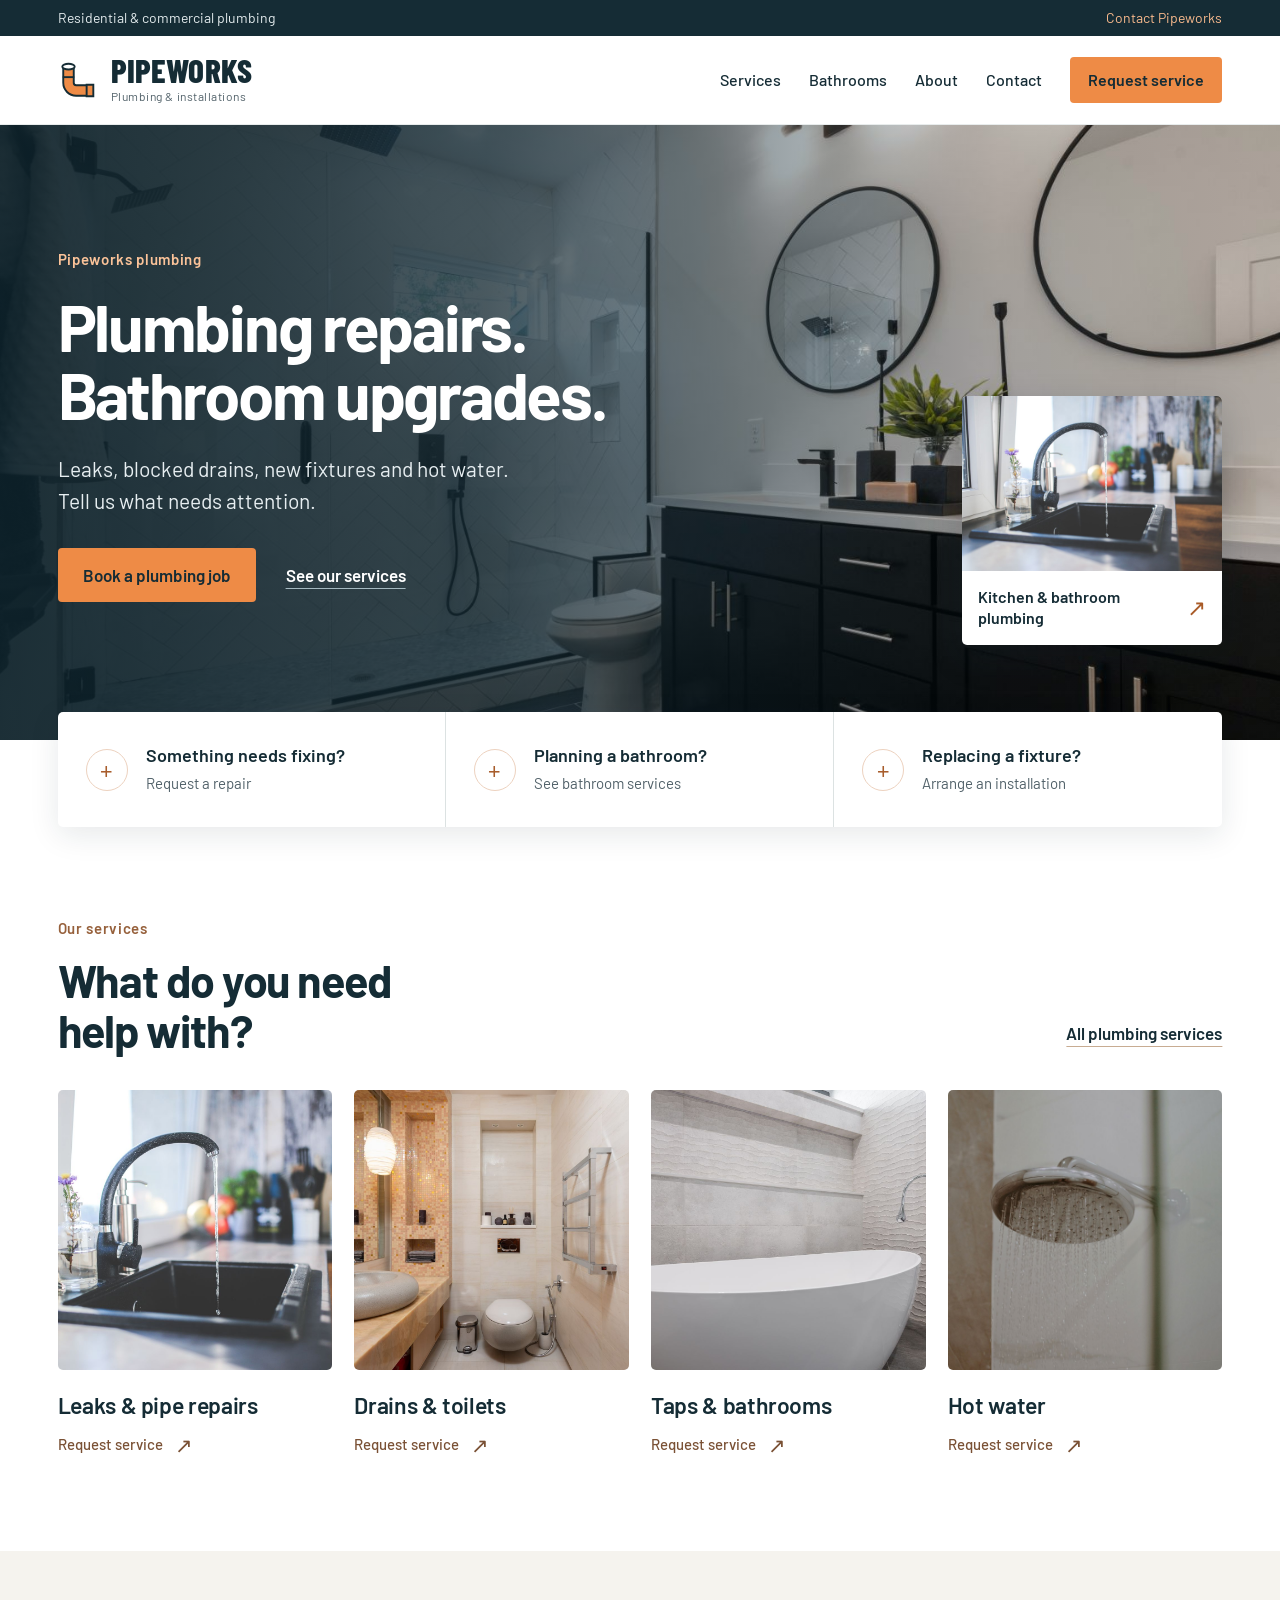
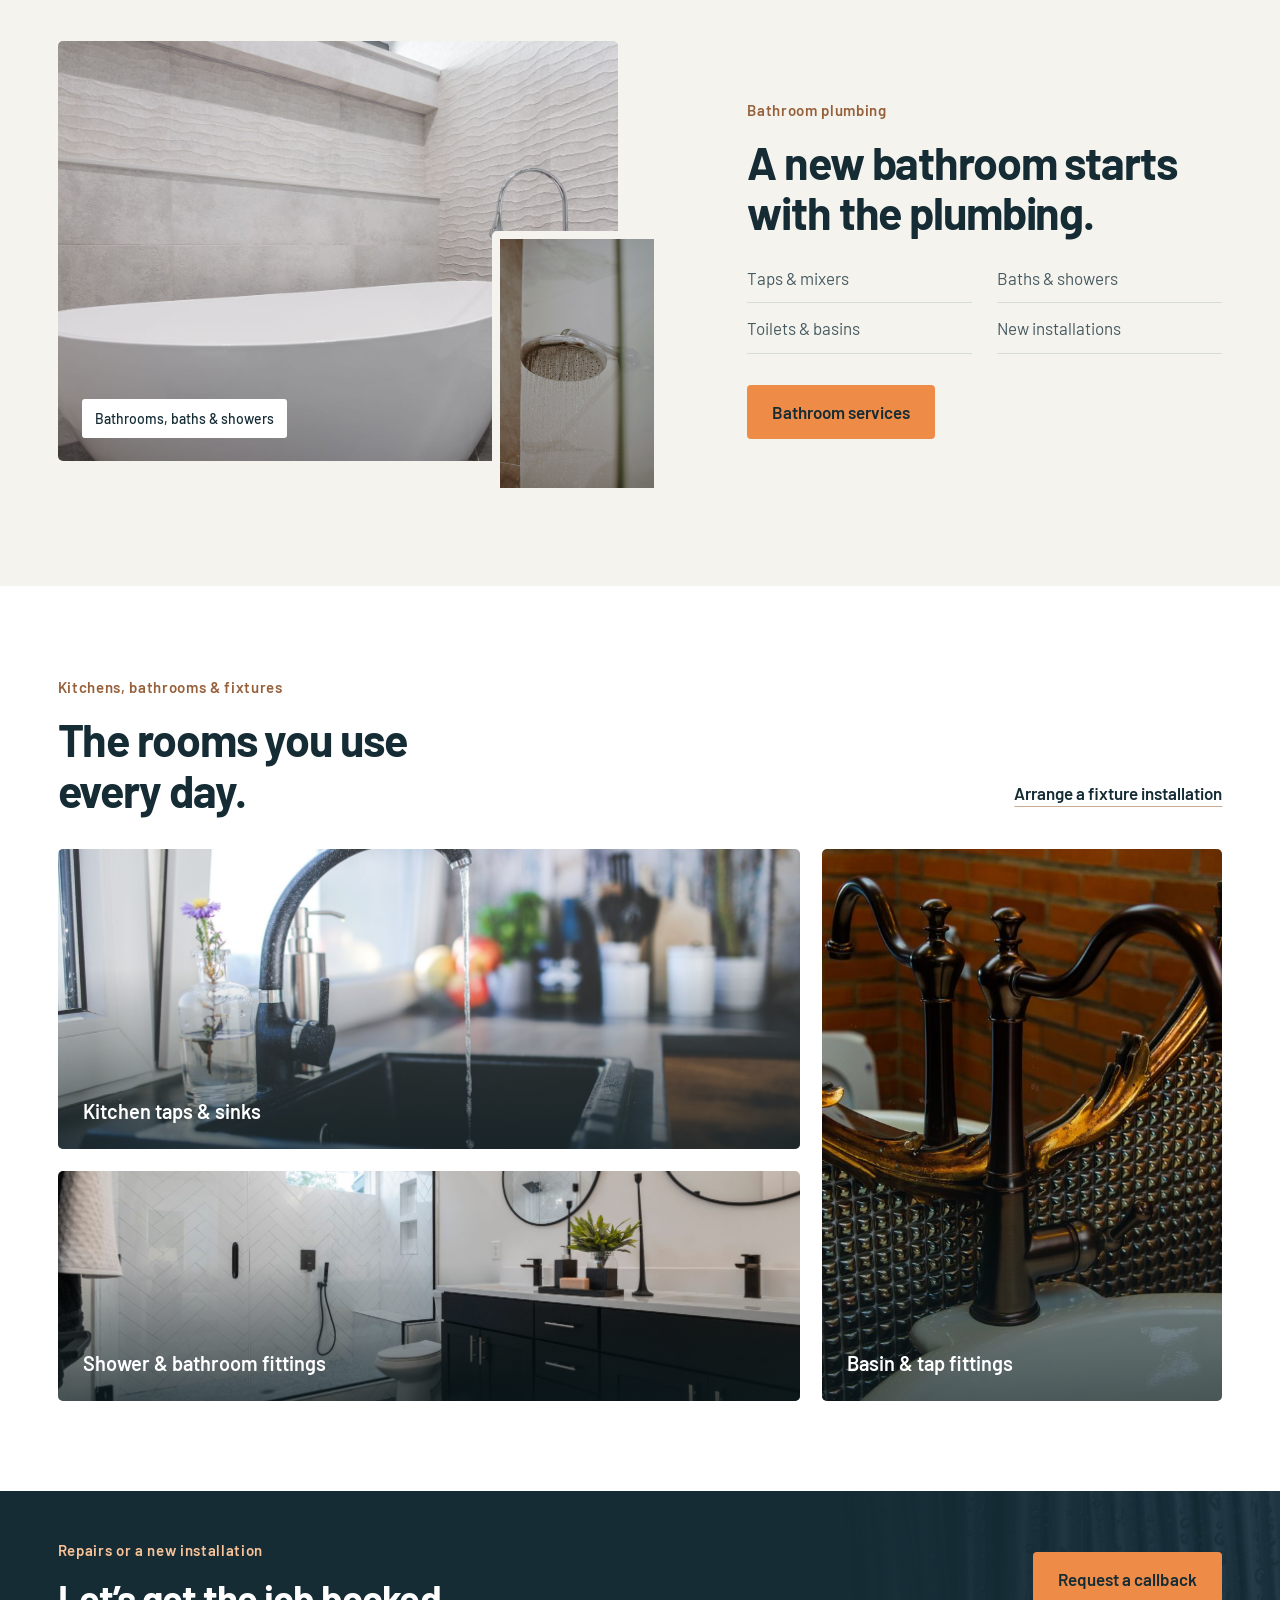
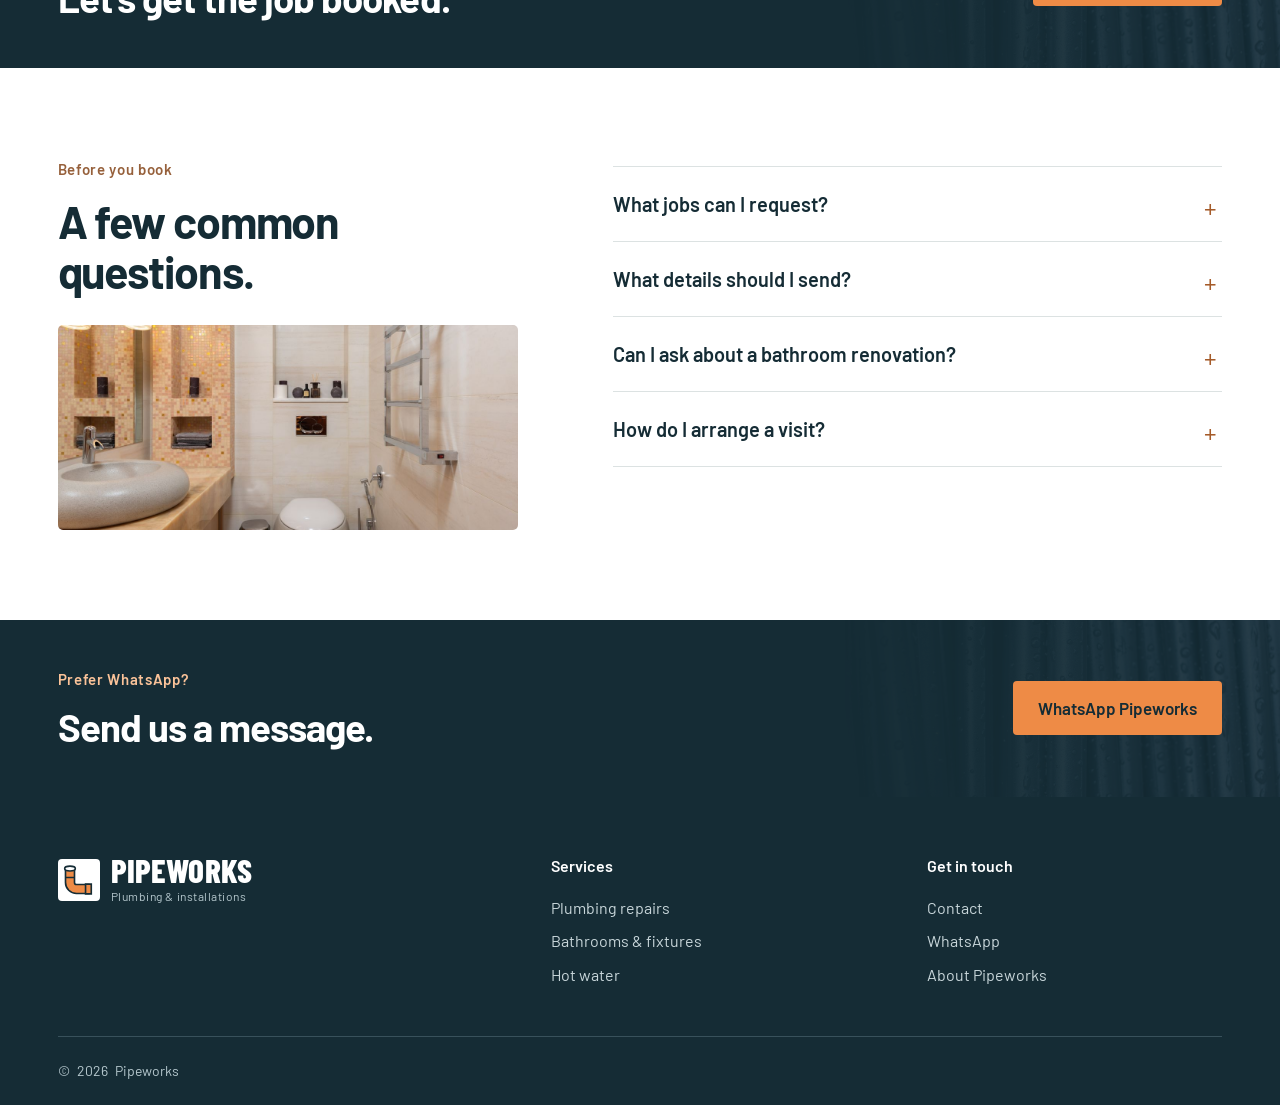
==== commit 2b89c55c: "Add plumbing contact tools and multi-page site" ====
--- a/index.html
+++ b/index.html
@@ -1,78 +1,66 @@
 <!doctype html>
 <html lang="en">
 <head>
-<meta charset="utf-8"><meta name="viewport" content="width=device-width, initial-scale=1"><meta name="theme-color" content="#152c35">
-<meta name="description" content="Pipeworks plumbing repairs, bathroom installations, drains and hot-water services. Request a service or plan your next bathroom job.">
-<title>Pipeworks | Plumbing repairs & bathroom installations</title>
-<link rel="preload" href="assets/fonts/barlow-400.woff2" as="font" type="font/woff2" crossorigin><link rel="preload" href="assets/fonts/barlow-700.woff2" as="font" type="font/woff2" crossorigin>
-<link rel="stylesheet" href="styles.css"><script src="site-config.js" defer></script><script src="script.js" defer></script>
+  <meta charset="utf-8"><meta name="viewport" content="width=device-width, initial-scale=1"><meta name="theme-color" content="#152c35">
+  <meta name="description" content="Pipeworks plumbing repairs, bathroom installations, drains and hot-water services.">
+  <title>Pipeworks | Plumbing repairs & bathroom installations</title>
+  <link rel="stylesheet" href="styles.css"><script src="site-config.js" defer></script><script src="script.js" defer></script>
 </head>
 <body>
-<a class="skip-link" href="#main">Skip to content</a>
-<div class="utility-bar"><div class="container utility-inner"><span>Residential & commercial plumbing</span><a href="#contact">Have a job in mind? Get in touch</a></div></div>
-<header class="site-header"><div class="container header-inner">
-<a class="brand" href="#top" aria-label="Pipeworks home"><img class="brand-mark" src="assets/pipeworks-mark.svg" width="42" height="42" alt=""><span><strong data-config="businessName" data-fallback="Pipeworks">Pipeworks</strong><small>Plumbing & installations</small></span></a>
-<button class="menu-toggle" type="button" aria-expanded="false" aria-controls="primary-navigation">Menu <span aria-hidden="true">☰</span></button>
-<nav class="site-nav" id="primary-navigation" aria-label="Main navigation"><a href="#services">Our services</a><a href="#bathrooms">Bathrooms</a><a href="#spaces">Kitchens & fixtures</a><a href="#faqs">Questions</a><a class="button button-small" href="#contact">Request service</a></nav>
-</div></header>
-<main id="main">
-<section class="hero" id="top">
-<img class="hero-background" src="assets/dark-bathroom.jpg" width="1500" height="1000" alt="A bright bathroom with a glass shower and black vanity" fetchpriority="high"><div class="hero-shade"></div>
-<div class="container hero-layout"><div class="hero-copy">
-<p class="kicker kicker-light">For the home you live in</p><h1>Plumbing repairs.<br>Bathroom upgrades.</h1>
-<p class="hero-lead">Leaks, blocked drains, new fixtures and hot water.<br>Tell us what needs attention.</p>
-<div class="hero-actions"><a class="button" href="#contact">Book a plumbing job</a><a class="hero-link" href="#services">See our services</a></div>
-</div>
-<a class="hero-inset" href="#spaces"><img src="assets/kitchen-sink.jpg" width="1500" height="1000" alt="A black kitchen tap running into a matching sink"><span>Kitchen & bathroom plumbing <span aria-hidden="true">↗</span></span></a>
-</div></section>
-<div class="container quick-links" aria-label="Choose a job">
-<a href="#contact" data-service-choice="Leak or pipe repair"><span class="quick-symbol" aria-hidden="true">+</span><div><strong>Something needs fixing?</strong><span>Request a repair</span></div></a>
-<a href="#bathrooms"><span class="quick-symbol" aria-hidden="true">+</span><div><strong>Planning a bathroom?</strong><span>See bathroom services</span></div></a>
-<a href="#contact" data-service-choice="Fixture or bathroom"><span class="quick-symbol" aria-hidden="true">+</span><div><strong>Replacing a fixture?</strong><span>Arrange an installation</span></div></a>
-</div>
-<section class="services section-space" id="services"><div class="container">
-<div class="section-heading"><div><p class="kicker">Our services</p><h2>What do you need<br>help with?</h2></div><a class="text-link" href="#contact">Ask about a job</a></div>
-<div class="service-grid">
-<a class="service-card" href="#contact" data-service-choice="Leak or pipe repair" aria-label="Request leak or pipe repair"><div class="service-image"><img src="assets/kitchen-sink.jpg" alt="Running water from a kitchen mixer tap" width="1500" height="1000" loading="lazy"></div><div class="service-title"><h3>Leaks & pipe repairs</h3><span>Request service <span aria-hidden="true">↗</span></span></div></a>
-<a class="service-card" href="#contact" data-service-choice="Drain or toilet" aria-label="Request drain or toilet work"><div class="service-image"><img src="assets/toilet-bathroom.jpg" alt="A bathroom toilet and washbasin" width="1200" height="990" loading="lazy"></div><div class="service-title"><h3>Drains & toilets</h3><span>Request service <span aria-hidden="true">↗</span></span></div></a>
-<a class="service-card" href="#contact" data-service-choice="Fixture or bathroom" aria-label="Request bathroom installation"><div class="service-image"><img src="assets/contemporary-bathroom.jpg" alt="A freestanding bath and chrome bath mixer" width="1500" height="1000" loading="lazy"></div><div class="service-title"><h3>Taps & bathrooms</h3><span>Request service <span aria-hidden="true">↗</span></span></div></a>
-<a class="service-card" href="#contact" data-service-choice="Hot water" aria-label="Request hot-water service"><div class="service-image"><img src="assets/running-shower.jpg" alt="Water flowing from a chrome shower head" width="1200" height="1800" loading="lazy"></div><div class="service-title"><h3>Hot water</h3><span>Request service <span aria-hidden="true">↗</span></span></div></a>
-</div></div></section>
-<section class="bathrooms section-space" id="bathrooms"><div class="container bathroom-layout">
-<div class="bathroom-collage"><img class="bathroom-main" src="assets/contemporary-bathroom.jpg" alt="A white bath against textured stone walls" width="1500" height="1000" loading="lazy"><img class="bathroom-detail" src="assets/running-shower.jpg" alt="A shower head in use" width="1200" height="1800" loading="lazy"><span class="photo-label">Bathrooms, baths & showers</span></div>
-<div class="bathroom-copy"><p class="kicker">Bathroom plumbing</p><h2>A new bathroom starts with the plumbing.</h2><div class="fixture-list"><span>Taps & mixers</span><span>Baths & showers</span><span>Toilets & basins</span><span>New installations</span></div><a class="button" href="#contact" data-service-choice="Fixture or bathroom">Plan your bathroom job</a></div>
-</div></section>
-<section class="spaces section-space" id="spaces"><div class="container">
-<div class="section-heading"><div><p class="kicker">Kitchens, bathrooms & fixtures</p><h2>The rooms you use<br>every day.</h2></div><a class="text-link" href="#contact" data-service-choice="Fixture or bathroom">Arrange a fixture installation</a></div>
-<div class="space-gallery">
-<figure class="space-wide"><img src="assets/kitchen-sink.jpg" alt="Kitchen sink and black mixer tap beside a window" width="1500" height="1000" loading="lazy"><figcaption>Kitchen taps & sinks</figcaption></figure>
-<figure class="space-tall"><img src="assets/faucet-detail.jpg" alt="An antique-style basin tap and mirror" width="1200" height="800" loading="lazy"><figcaption>Basin & tap fittings</figcaption></figure>
-<figure class="space-bottom"><img src="assets/dark-bathroom.jpg" alt="A glass shower and double bathroom vanity" width="1500" height="1000" loading="lazy"><figcaption>Shower & bathroom fittings</figcaption></figure>
-</div></div></section>
-<section class="service-banner"><div class="container banner-layout"><div><p class="kicker kicker-light">Repairs or a new installation</p><h2>Let’s get the job booked.</h2></div><a class="button" href="#contact">Request a callback</a></div></section>
-<section class="faq section-space" id="faqs"><div class="container faq-layout">
-<div><p class="kicker">Before you book</p><h2>A few common<br>questions.</h2><img class="faq-photo" src="assets/toilet-bathroom.jpg" alt="A basin and toilet in a finished bathroom" width="1200" height="990" loading="lazy"></div>
-<div class="faq-list">
-<details><summary>What jobs can I request?</summary><p>Leak and pipe repairs, drains and toilets, taps and bathroom fittings, and hot-water work.</p></details>
-<details><summary>What details should I send?</summary><p>The property location, your contact number and a short description of the problem or installation.</p></details>
-<details><summary>Can I ask about a bathroom renovation?</summary><p>Yes. Choose “Fixture or bathroom” in the request form and tell us what you are planning.</p></details>
-<details><summary>How do I arrange a visit?</summary><p>Send a service request below. The job details and timing can be discussed when you get in touch.</p></details>
-</div></div></section>
-<section class="contact section-space" id="contact"><div class="container contact-layout">
-<div class="contact-copy"><p class="kicker">Get in touch</p><h2>Tell us about<br>the job.</h2><p>A repair, a replacement or a room you’re renovating.</p>
-<div class="contact__details"><div><span class="contact-label">Phone</span><a data-contact-phone href="#contact"><span data-config="phoneDisplay" data-fallback=""></span></a></div><div><span class="contact-label">Email</span><a data-contact-email href="#contact"><span data-config="emailAddress" data-fallback=""></span></a></div></div>
-<img class="contact-photo" src="assets/kitchen-sink.jpg" alt="Water flowing into a kitchen sink" width="1500" height="1000" loading="lazy"></div>
-<form class="contact-form" id="request-form"><h3>Request a service</h3><div class="form-grid">
-<label><span>Your name *</span><input name="name" autocomplete="name" required></label><label><span>Phone or email *</span><input name="contact" required></label>
-<label class="form-wide"><span>What do you need? *</span><select name="service" id="service-select" required><option value="" selected disabled>Choose a service</option><option>Leak or pipe repair</option><option>Drain or toilet</option><option>Fixture or bathroom</option><option>Hot water</option><option>Something else</option></select></label>
-<label class="form-wide"><span>Job details</span><textarea name="details" rows="4" placeholder="Where is the property, and what needs attention?"></textarea></label>
-</div><button class="button contact-submit" type="submit">Continue by email</button><p class="form-status" id="form-status" role="status" aria-live="polite"></p></form>
-</div></section>
-</main>
-<footer class="site-footer"><div class="container footer-layout">
-<div><a class="brand brand-footer" href="#top"><img class="brand-mark" src="assets/pipeworks-mark.svg" width="42" height="42" alt=""><span><strong data-config="businessName" data-fallback="Pipeworks">Pipeworks</strong><small>Plumbing & installations</small></span></a></div>
-<div class="footer-links"><strong>Services</strong><a href="#contact" data-service-choice="Leak or pipe repair">Leaks & repairs</a><a href="#contact" data-service-choice="Drain or toilet">Drains & toilets</a><a href="#bathrooms">Bathrooms & fixtures</a><a href="#contact" data-service-choice="Hot water">Hot water</a></div>
-<div class="footer-links"><strong>Get in touch</strong><a href="#contact">Request service</a><a href="#faqs">Common questions</a><a href="#top">Back to top</a><span data-config="phoneDisplay" data-fallback="" data-footer-phone></span></div>
-</div><div class="container footer-bottom">© <span id="current-year"></span> <span data-config="businessName" data-fallback="Pipeworks"></span></div></footer>
+  <a class="skip-link" href="#main">Skip to content</a>
+  <div class="utility-bar"><div class="container utility-inner"><span>Residential & commercial plumbing</span><span data-config="serviceArea" data-hide-empty></span><a href="contact.html">Contact Pipeworks</a></div></div>
+  <header class="site-header"><div class="container header-inner">
+    <a class="brand" href="index.html" aria-label="Pipeworks home"><img class="brand-mark" src="assets/pipeworks-mark.svg" width="42" height="42" alt=""><span><strong data-config="businessName" data-fallback="Pipeworks">Pipeworks</strong><small>Plumbing & installations</small></span></a>
+    <button class="menu-toggle" type="button" aria-expanded="false" aria-controls="primary-navigation">Menu <span aria-hidden="true">☰</span></button>
+    <nav class="site-nav" id="primary-navigation" aria-label="Main navigation"><a href="services.html">Services</a><a href="bathrooms.html">Bathrooms</a><a href="about.html">About</a><a href="contact.html">Contact</a><a class="button button-small" href="contact.html#request-form">Request service</a></nav>
+  </div></header>
+  <main id="main">
+    <section class="hero">
+      <img class="hero-background" src="assets/dark-bathroom.jpg" width="1500" height="1000" alt="A bright bathroom with a glass shower and black vanity" fetchpriority="high"><div class="hero-shade"></div>
+      <div class="container hero-layout"><div class="hero-copy"><p class="kicker kicker-light">Pipeworks plumbing</p><h1>Plumbing repairs.<br>Bathroom upgrades.</h1><p class="hero-lead">Leaks, blocked drains, new fixtures and hot water.<br>Tell us what needs attention.</p><div class="hero-actions"><a class="button" href="contact.html#request-form">Book a plumbing job</a><a class="hero-link" href="services.html">See our services</a></div></div>
+        <a class="hero-inset" href="bathrooms.html"><img src="assets/kitchen-sink.jpg" width="1500" height="1000" alt="A black kitchen tap running into a matching sink"><span>Kitchen & bathroom plumbing <span aria-hidden="true">↗</span></span></a>
+      </div>
+    </section>
+    <div class="container quick-links" aria-label="Choose a job">
+      <a href="contact.html?service=Leak%20or%20pipe%20repair#request-form"><span class="quick-symbol" aria-hidden="true">+</span><div><strong>Something needs fixing?</strong><span>Request a repair</span></div></a>
+      <a href="bathrooms.html"><span class="quick-symbol" aria-hidden="true">+</span><div><strong>Planning a bathroom?</strong><span>See bathroom services</span></div></a>
+      <a href="contact.html?service=Fixture%20or%20bathroom#request-form"><span class="quick-symbol" aria-hidden="true">+</span><div><strong>Replacing a fixture?</strong><span>Arrange an installation</span></div></a>
+    </div>
+    <section class="services section-space" id="services"><div class="container">
+      <div class="section-heading"><div><p class="kicker">Our services</p><h2>What do you need<br>help with?</h2></div><a class="text-link" href="services.html">All plumbing services</a></div>
+      <div class="service-grid">
+        <a class="service-card" href="contact.html?service=Leak%20or%20pipe%20repair#request-form"><div class="service-image"><img src="assets/kitchen-sink.jpg" alt="Running water from a kitchen mixer tap" width="1500" height="1000" loading="lazy"></div><div class="service-title"><h3>Leaks & pipe repairs</h3><span>Request service <span aria-hidden="true">↗</span></span></div></a>
+        <a class="service-card" href="contact.html?service=Drain%20or%20toilet#request-form"><div class="service-image"><img src="assets/toilet-bathroom.jpg" alt="A bathroom toilet and washbasin" width="1200" height="990" loading="lazy"></div><div class="service-title"><h3>Drains & toilets</h3><span>Request service <span aria-hidden="true">↗</span></span></div></a>
+        <a class="service-card" href="contact.html?service=Fixture%20or%20bathroom#request-form"><div class="service-image"><img src="assets/contemporary-bathroom.jpg" alt="A freestanding bath and chrome bath mixer" width="1500" height="1000" loading="lazy"></div><div class="service-title"><h3>Taps & bathrooms</h3><span>Request service <span aria-hidden="true">↗</span></span></div></a>
+        <a class="service-card" href="contact.html?service=Hot%20water#request-form"><div class="service-image"><img src="assets/running-shower.jpg" alt="Water flowing from a chrome shower head" width="1200" height="1800" loading="lazy"></div><div class="service-title"><h3>Hot water</h3><span>Request service <span aria-hidden="true">↗</span></span></div></a>
+      </div>
+    </div></section>
+    <section class="bathrooms section-space"><div class="container bathroom-layout">
+      <div class="bathroom-collage"><img class="bathroom-main" src="assets/contemporary-bathroom.jpg" alt="A white bath against textured stone walls" width="1500" height="1000" loading="lazy"><img class="bathroom-detail" src="assets/running-shower.jpg" alt="A shower head in use" width="1200" height="1800" loading="lazy"><span class="photo-label">Bathrooms, baths & showers</span></div>
+      <div class="bathroom-copy"><p class="kicker">Bathroom plumbing</p><h2>A new bathroom starts with the plumbing.</h2><div class="fixture-list"><span>Taps & mixers</span><span>Baths & showers</span><span>Toilets & basins</span><span>New installations</span></div><a class="button" href="bathrooms.html">Bathroom services</a></div>
+    </div></section>
+    <section class="spaces section-space"><div class="container">
+      <div class="section-heading"><div><p class="kicker">Kitchens, bathrooms & fixtures</p><h2>The rooms you use<br>every day.</h2></div><a class="text-link" href="contact.html?service=Fixture%20or%20bathroom#request-form">Arrange a fixture installation</a></div>
+      <div class="space-gallery">
+        <figure class="space-wide"><img src="assets/kitchen-sink.jpg" alt="Kitchen sink and black mixer tap beside a window" width="1500" height="1000" loading="lazy"><figcaption>Kitchen taps & sinks</figcaption></figure>
+        <figure class="space-tall"><img src="assets/faucet-detail.jpg" alt="An antique-style basin tap and mirror" width="1200" height="800" loading="lazy"><figcaption>Basin & tap fittings</figcaption></figure>
+        <figure class="space-bottom"><img src="assets/dark-bathroom.jpg" alt="A glass shower and double bathroom vanity" width="1500" height="1000" loading="lazy"><figcaption>Shower & bathroom fittings</figcaption></figure>
+      </div>
+    </div></section>
+    <section class="reviews-section" id="customer-reviews" hidden><div class="container"><div class="section-heading"><div><p class="kicker">Customer reviews</p><h2>What customers say.</h2></div></div><div class="review-window"><div class="review-track" aria-hidden="true"></div><div class="sr-only" id="review-accessible"></div></div></div></section>
+    <section class="service-banner"><div class="container banner-layout"><div><p class="kicker kicker-light">Repairs or a new installation</p><h2>Let’s get the job booked.</h2></div><a class="button" href="contact.html#request-form">Request a callback</a></div></section>
+    <section class="faq section-space"><div class="container faq-layout"><div><p class="kicker">Before you book</p><h2>A few common<br>questions.</h2><img class="faq-photo" src="assets/toilet-bathroom.jpg" alt="A basin and toilet in a finished bathroom" width="1200" height="990" loading="lazy"></div><div class="faq-list">
+      <details><summary>What jobs can I request?</summary><p>Leak and pipe repairs, drains and toilets, taps and bathroom fittings, and hot-water work.</p></details>
+      <details><summary>What details should I send?</summary><p>The property location, your contact number and a short description of the problem or installation.</p></details>
+      <details><summary>Can I ask about a bathroom renovation?</summary><p>Yes. Choose “Fixture or bathroom” in the request form and tell us what you are planning.</p></details>
+      <details><summary>How do I arrange a visit?</summary><p>Send a service request below. The job details and timing can be discussed when you get in touch.</p></details>
+    </div></div></section>
+    <section class="service-banner whatsapp-banner"><div class="container banner-layout"><div><p class="kicker kicker-light">Prefer WhatsApp?</p><h2>Send us a message.</h2></div><a class="button" href="contact.html#whatsapp">WhatsApp Pipeworks</a></div></section>
+  </main>
+  <footer class="site-footer"><div class="container footer-layout">
+    <div><a class="brand brand-footer" href="index.html"><img class="brand-mark" src="assets/pipeworks-mark.svg" width="42" height="42" alt=""><span><strong data-config="businessName" data-fallback="Pipeworks">Pipeworks</strong><small>Plumbing & installations</small></span></a></div>
+    <div class="footer-links"><strong>Services</strong><a href="services.html">Plumbing repairs</a><a href="bathrooms.html">Bathrooms & fixtures</a><a href="contact.html?service=Hot%20water#request-form">Hot water</a></div>
+    <div class="footer-links"><strong>Get in touch</strong><a href="contact.html">Contact</a><a href="contact.html#whatsapp">WhatsApp</a><a href="about.html">About Pipeworks</a></div>
+  </div><div class="container footer-bottom">© <span id="current-year"></span> <span data-config="businessName" data-fallback="Pipeworks"></span></div></footer>
 </body>
 </html>
--- a/styles.css
+++ b/styles.css
@@ -243,3 +243,51 @@
 }
 @media(max-width:360px){.service-grid{grid-template-columns:1fr}.service-image{height:250px}.hero-actions{align-items:flex-start;flex-direction:column;gap:12px}.hero-layout{padding-top:47px}}
 @media(prefers-reduced-motion:reduce){:root{scroll-behavior:auto}*,*::before,*::after{animation:none!important;transition-duration:.01ms!important} }
+
+.site-nav a[aria-current=page]{color:#9a552c}
+.page-hero{position:relative;isolation:isolate;display:flex;align-items:center;min-height:440px;overflow:hidden;color:#fff;background:var(--ink)}
+.page-hero::before{position:absolute;z-index:-1;inset:0;background:linear-gradient(90deg,rgba(13,34,43,.88),rgba(13,34,43,.58) 55%,rgba(13,34,43,.13));content:""}
+.page-hero-services{background:url("assets/kitchen-sink.jpg") center 52%/cover}
+.page-hero-bath{background:url("assets/contemporary-bathroom.jpg") center 56%/cover}
+.page-hero-about{background:url("assets/dark-bathroom.jpg") center 55%/cover}
+.page-hero-contact{background:url("assets/toilet-bathroom.jpg") center 53%/cover}
+.page-hero-copy{padding-block:75px}
+.page-hero-copy h1{max-width:850px}
+.page-hero-copy>p:not(.kicker){max-width:530px;font-size:20px;color:#e4ecee;margin:0 0 27px}
+.about-story{background:var(--paper)}
+.about-layout{display:grid;grid-template-columns:1.05fr .95fr;align-items:center;gap:90px}
+.about-photo{position:relative;padding:0 54px 44px 0}
+.about-photo img:first-child{width:100%;height:430px;object-fit:cover;border-radius:5px}
+.about-photo img:last-child{position:absolute;right:0;bottom:0;width:43%;height:210px;object-fit:cover;border:8px solid var(--paper);border-radius:5px}
+.about-copy h2{margin-bottom:24px}
+.about-copy>p:not(.kicker){max-width:510px;color:var(--muted);font-size:19px;margin-bottom:25px}
+.contact.section-space{padding-top:80px}
+.map-controls{display:grid;gap:10px}
+.map-actions{display:flex;gap:12px;flex-wrap:wrap}
+.map-button{min-height:43px;padding:10px 15px;border:1px solid var(--ink);border-radius:3px;background:var(--ink);color:#fff;font-size:15px;font-weight:500}
+.map-button-secondary{background:#fff;color:var(--ink)}
+.map-controls>p{margin:0;color:var(--muted);font-size:14px;line-height:1.45}
+.map-privacy{font-size:13px!important}
+.map-wrap{overflow:hidden;border:1px solid #c8d1d3;border-radius:4px}
+#service-map{width:100%;height:360px;background:#e8edef}
+.leaflet-container{font-family:Barlow,Arial,sans-serif}
+.leaflet-control-attribution{font-size:11px!important}
+.whatsapp-box{margin-top:29px;padding:22px;background:#e7f2ed;border-left:4px solid #238b61;border-radius:3px}
+.whatsapp-box .kicker{color:#216849;margin-bottom:13px}
+.whatsapp-templates{display:flex;flex-wrap:wrap;gap:9px}
+.whatsapp-templates a{display:inline-flex;align-items:center;min-height:42px;padding:9px 12px;border:1px solid #9bbdae;border-radius:3px;color:#164e38;text-decoration:none;font-size:14px;font-weight:600;background:#f8fcf9}
+.whatsapp-templates a:hover{background:#fff}
+.whatsapp-status{margin:10px 0 0;color:#405e50;font-size:14px}
+.whatsapp-status:empty{display:none}
+.reviews-section{overflow:hidden;padding-block:67px;background:#f0ede6}
+.review-window{overflow:hidden;margin-top:30px}
+.review-track{display:flex;width:max-content;animation:review-drift 44s linear infinite}
+.review-set{display:flex;align-items:stretch;gap:20px;padding-right:20px}
+.review-card{display:flex;flex-direction:column;justify-content:space-between;width:min(410px,82vw);min-height:190px;margin:0;padding:25px 28px;background:#fff;border-top:3px solid var(--orange);border-radius:4px;box-shadow:0 8px 22px rgba(21,44,53,.06)}
+.review-card p{margin:0 0 24px;font-size:20px;line-height:1.4;color:#243b43}
+.review-card cite{font-size:14px;font-style:normal;font-weight:600;color:var(--muted)}
+@keyframes review-drift{to{transform:translateX(-50%)}}
+@media(max-width:1100px){.about-layout{gap:48px}.about-photo img:first-child{height:380px}.page-hero{min-height:410px}}
+@media(max-width:850px){.about-layout{grid-template-columns:1fr;gap:40px}.about-photo{max-width:680px}.page-hero{min-height:390px}.page-hero-copy{padding-block:65px}}
+@media(max-width:600px){.page-hero{min-height:390px}.page-hero-copy{padding-block:56px}.page-hero-copy h1{font-size:clamp(40px,10vw,52px)}.page-hero-copy>p:not(.kicker){font-size:18px}.about-photo{padding-right:34px;padding-bottom:30px}.about-photo img:first-child{height:310px}.about-photo img:last-child{height:160px;border-width:6px}.reviews-section{padding-block:48px}.review-card{min-height:170px;padding:21px 22px}.review-card p{font-size:18px}#service-map{height:310px}.whatsapp-box{padding:18px}}
+@media(prefers-reduced-motion:reduce){.review-track{animation:none}.review-set[aria-hidden=true]{display:none}}
